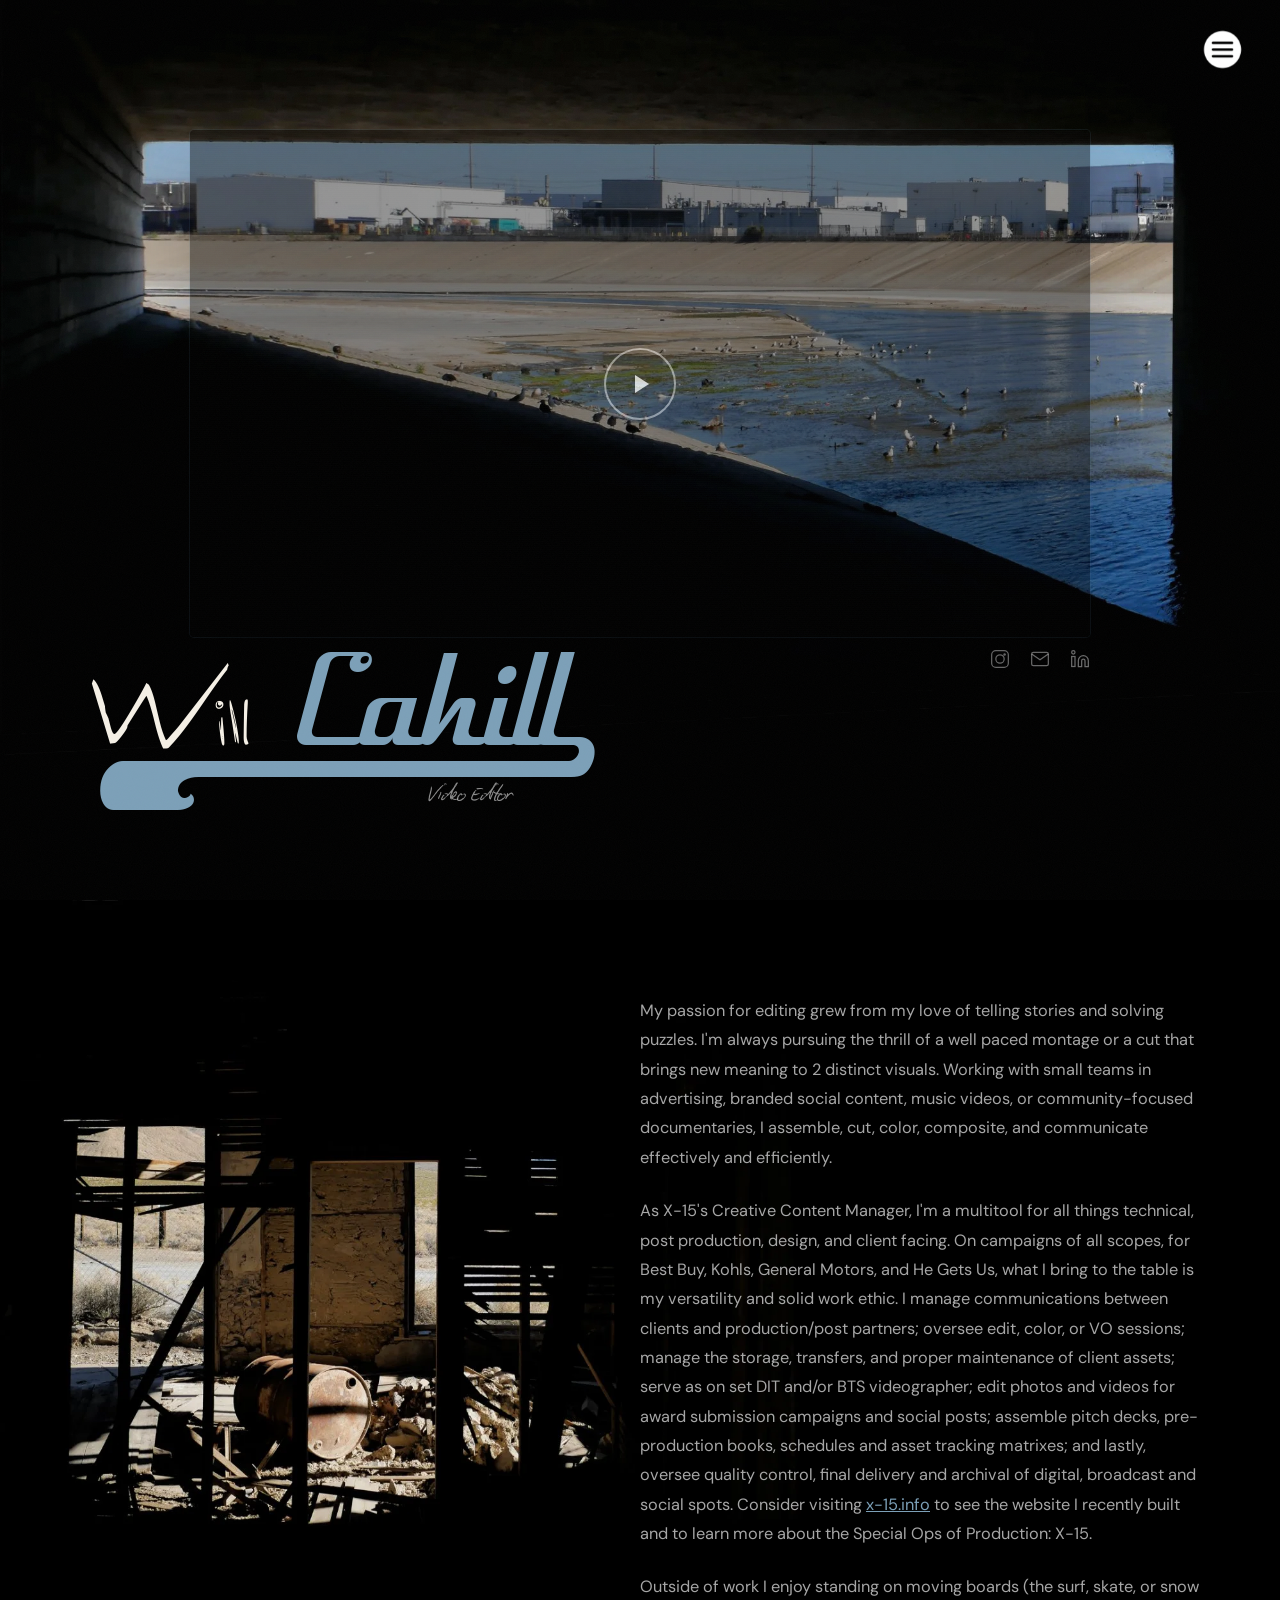
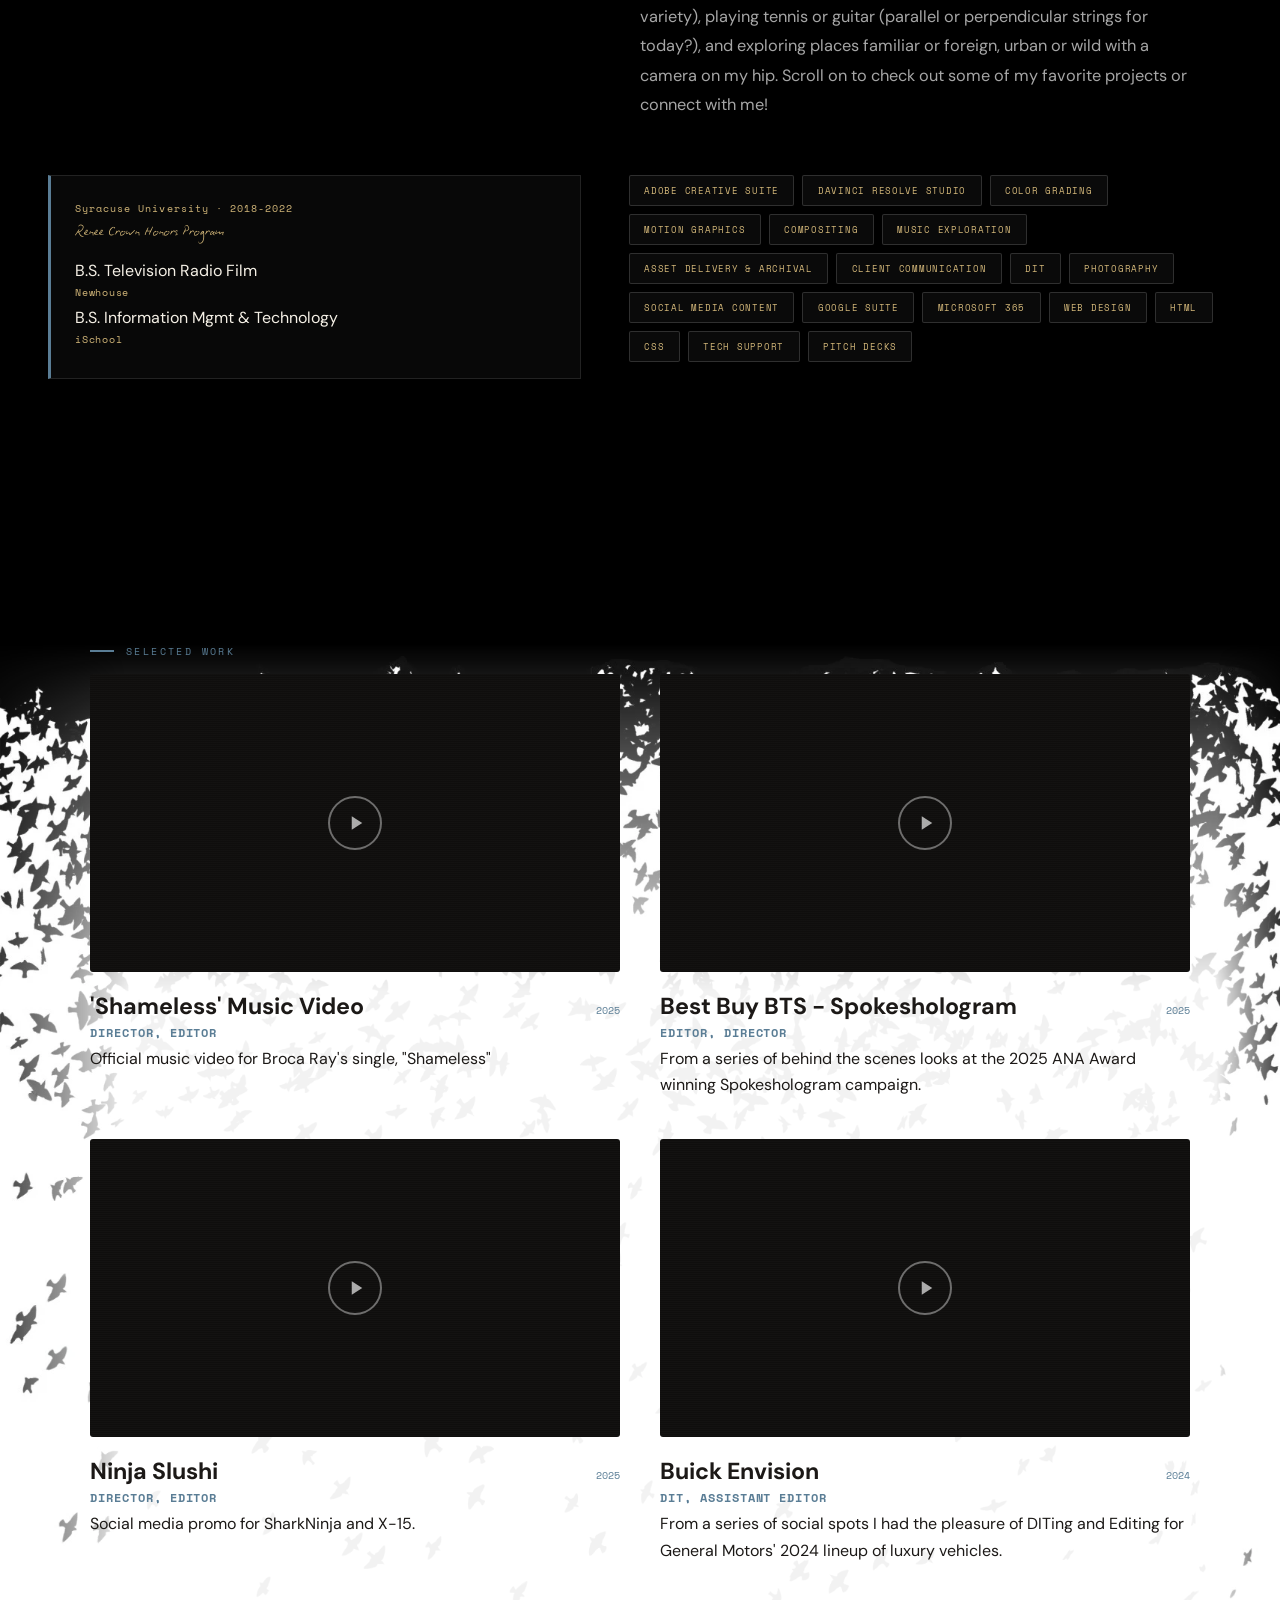
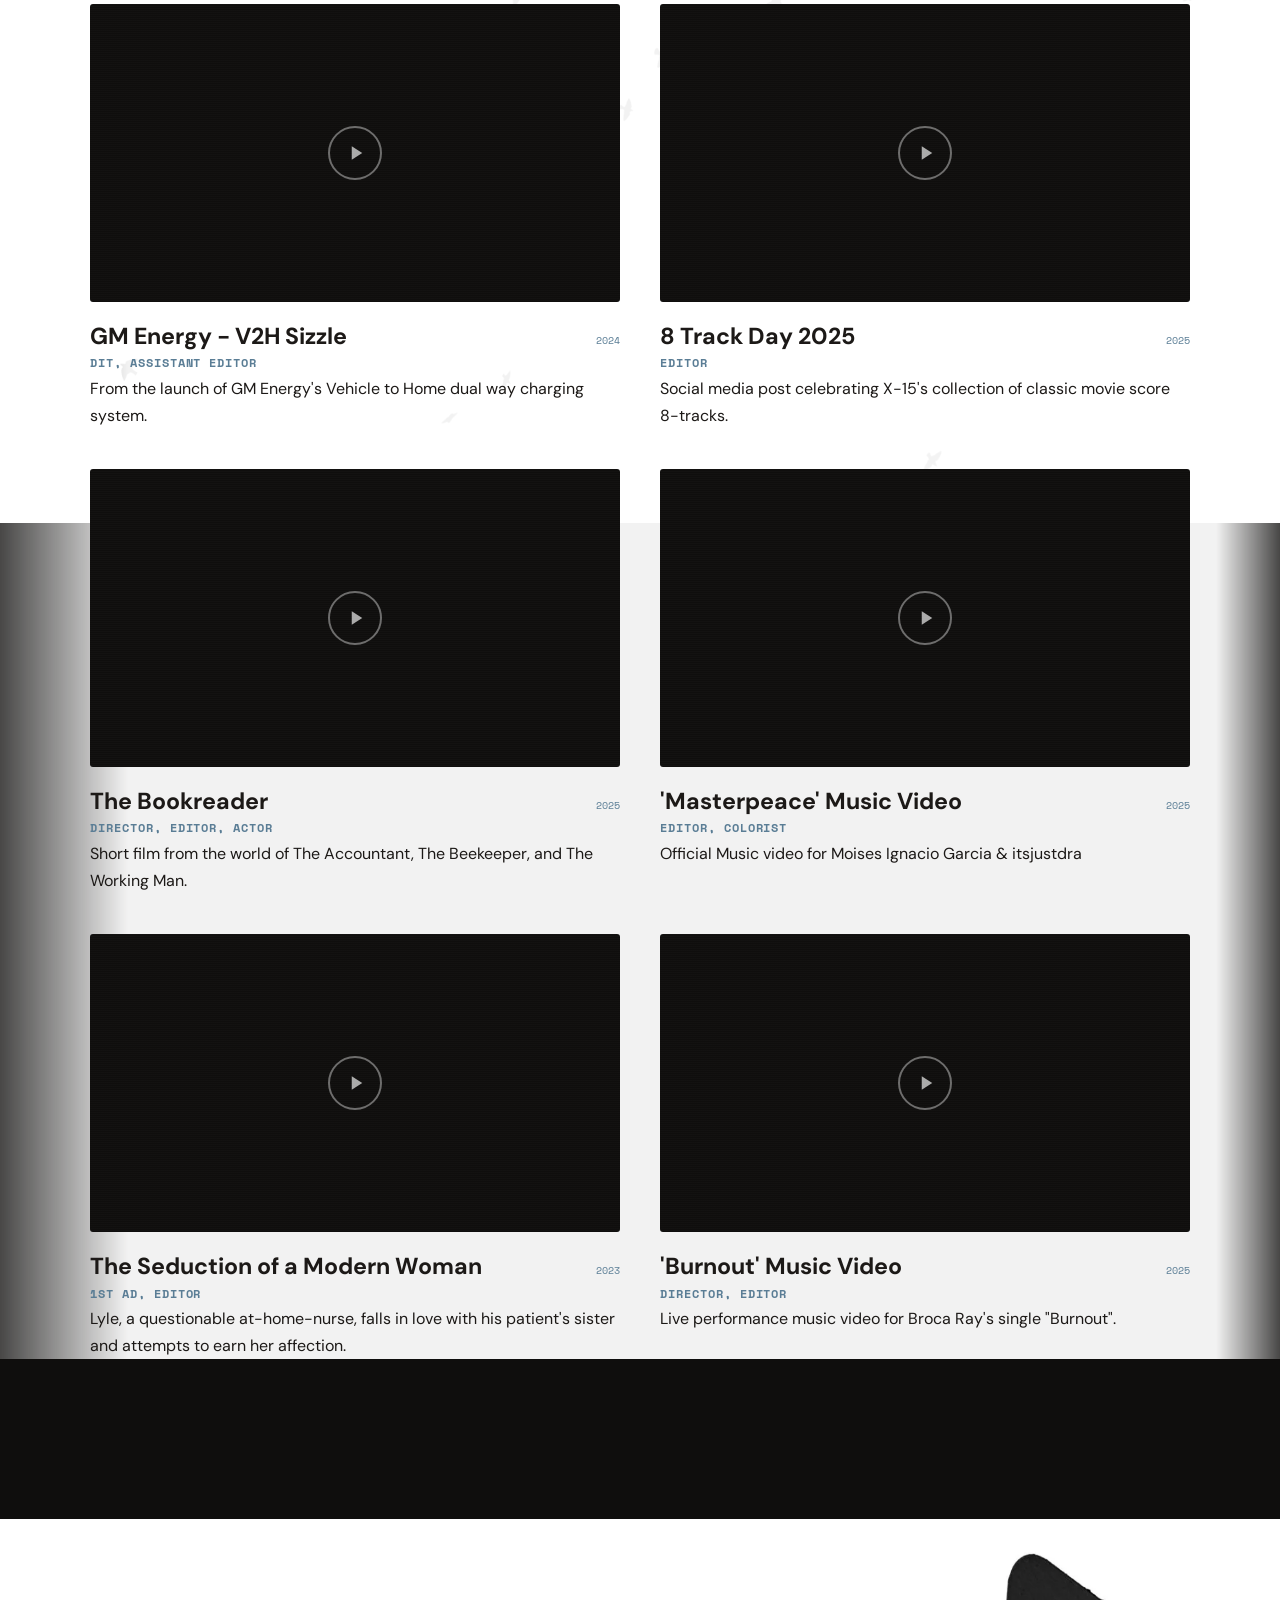
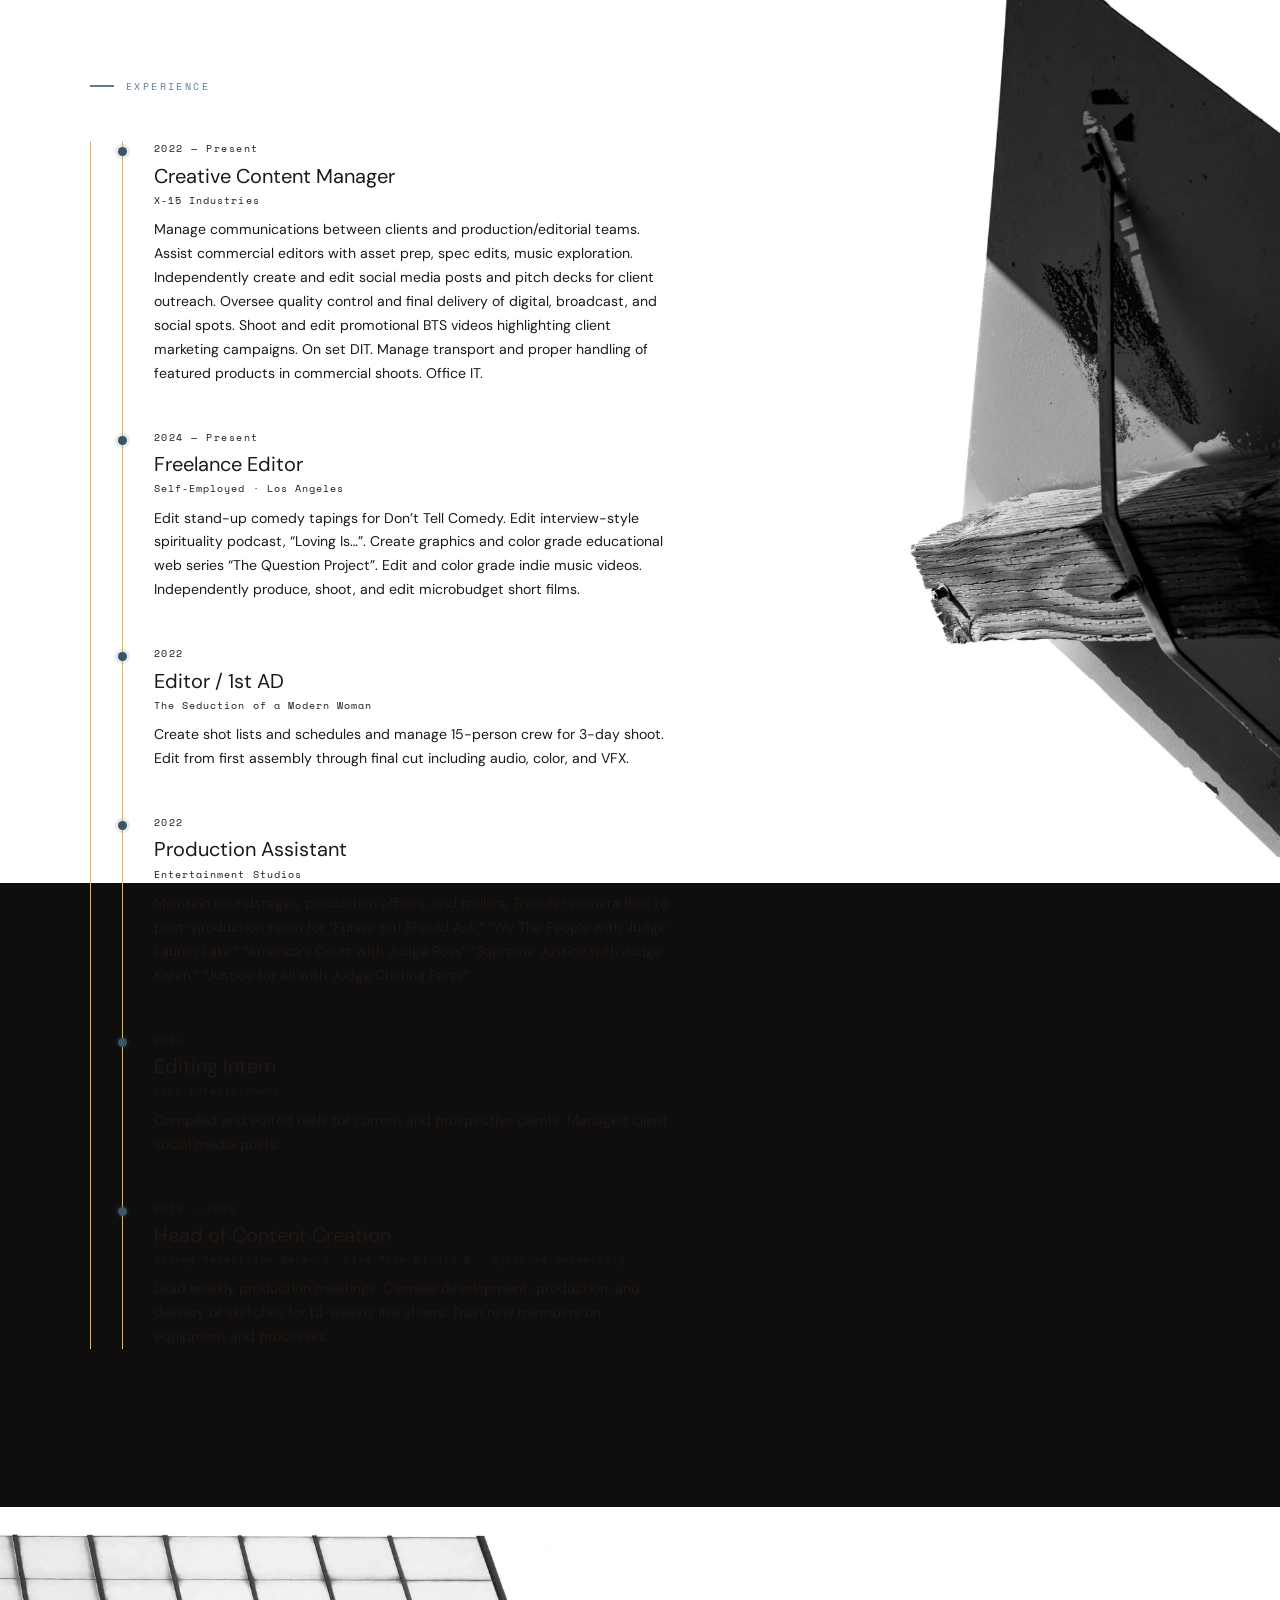
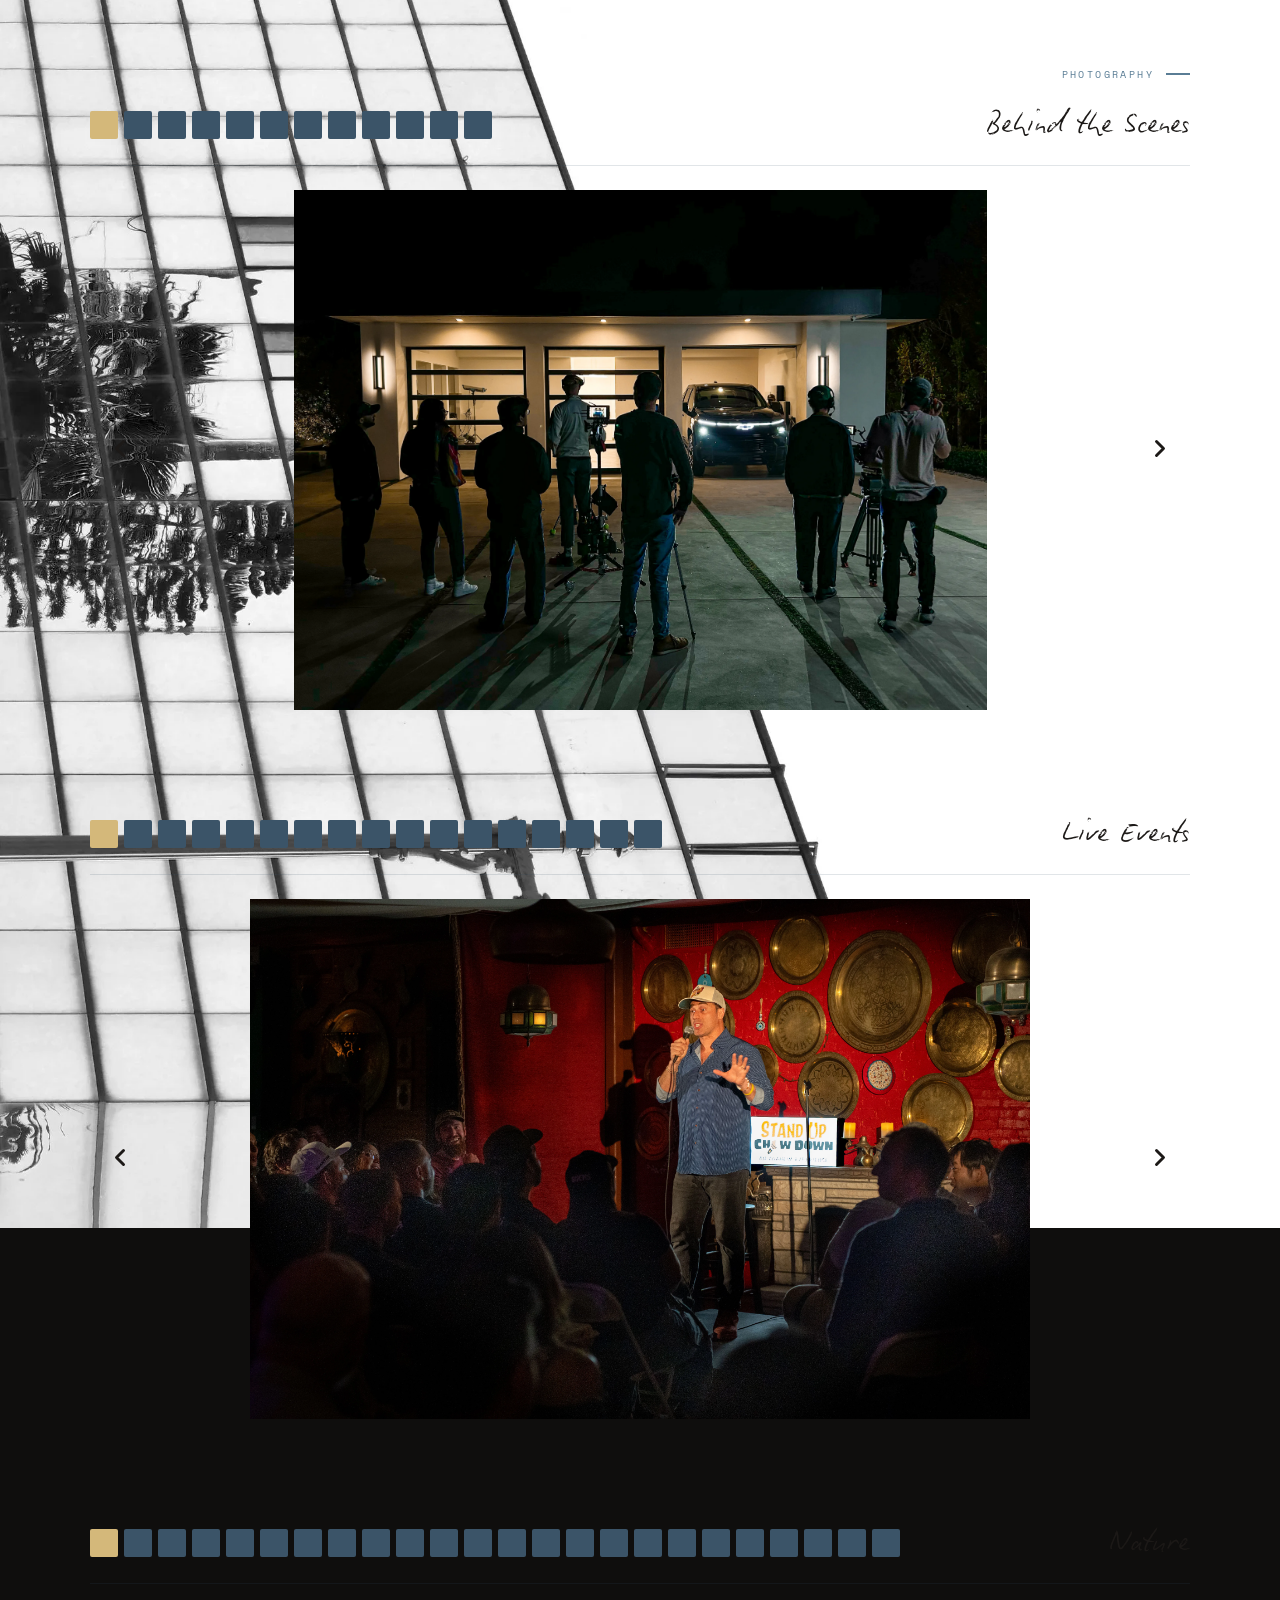
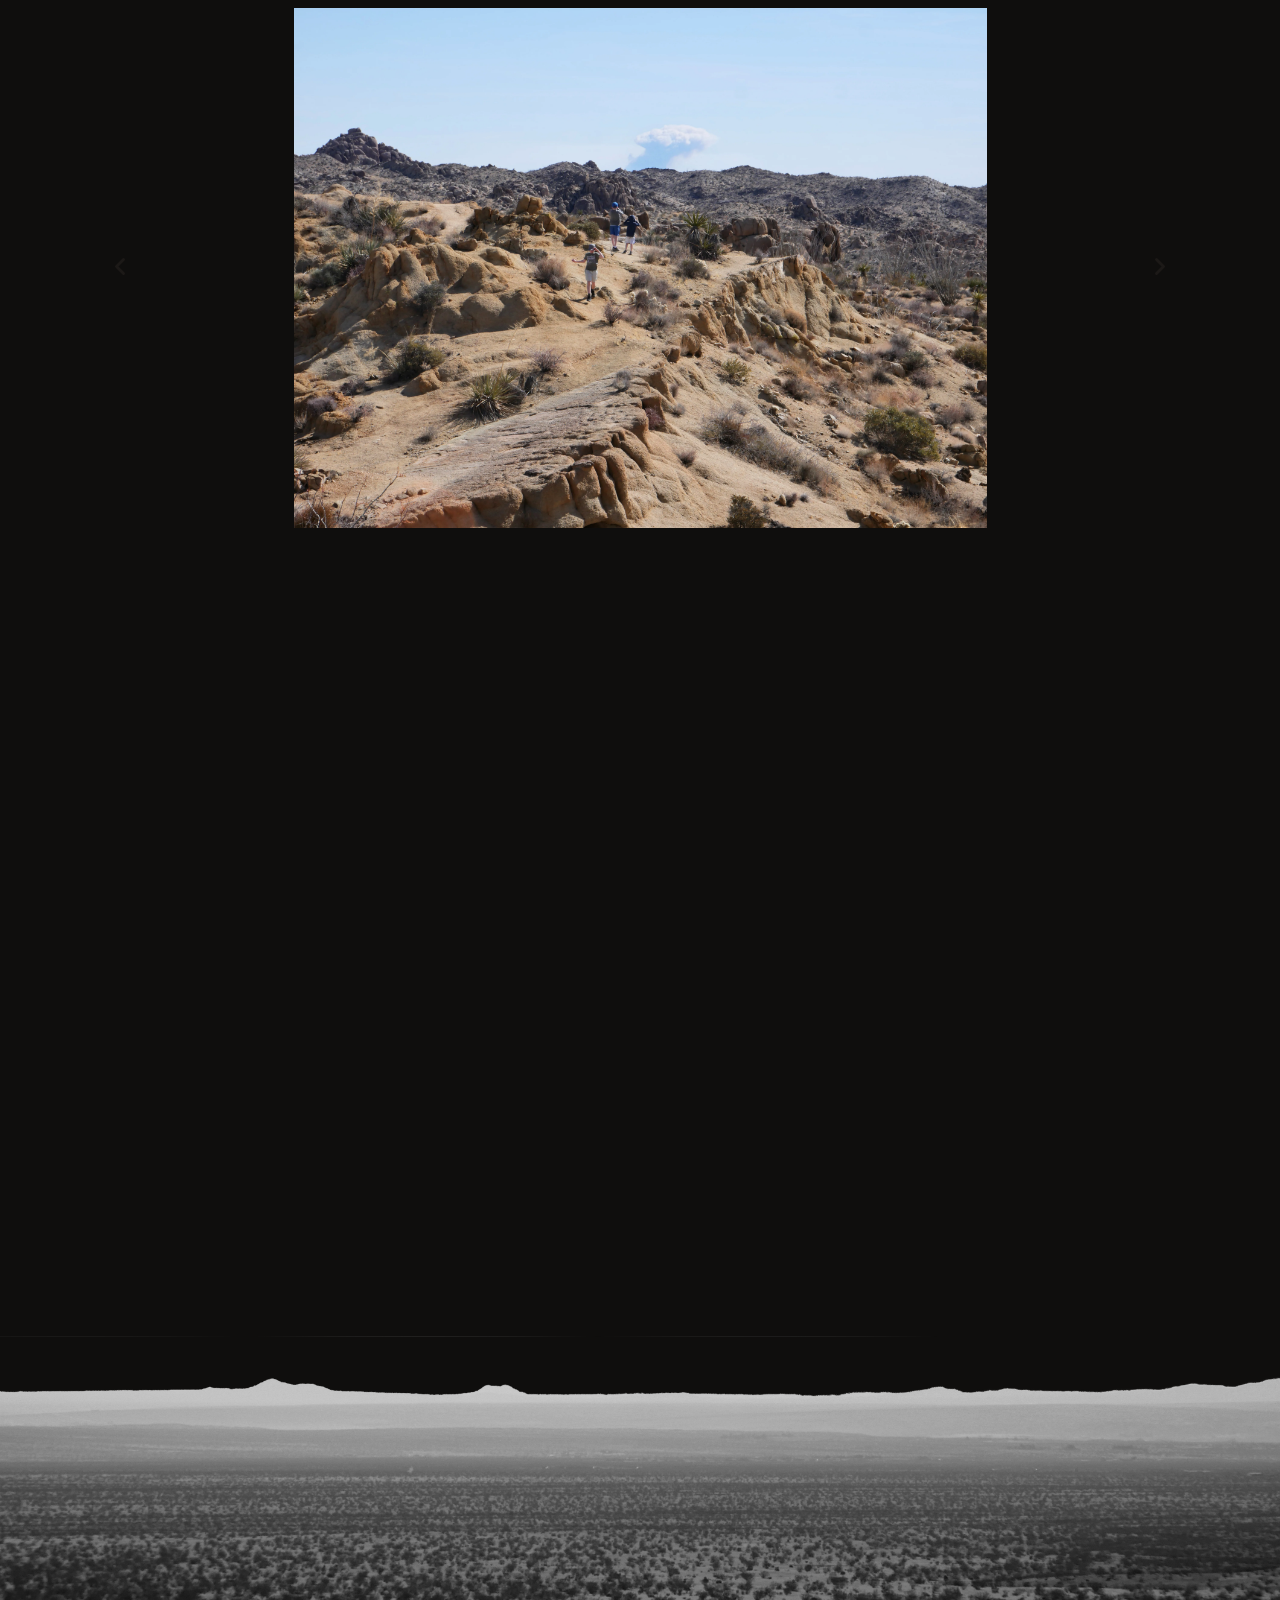
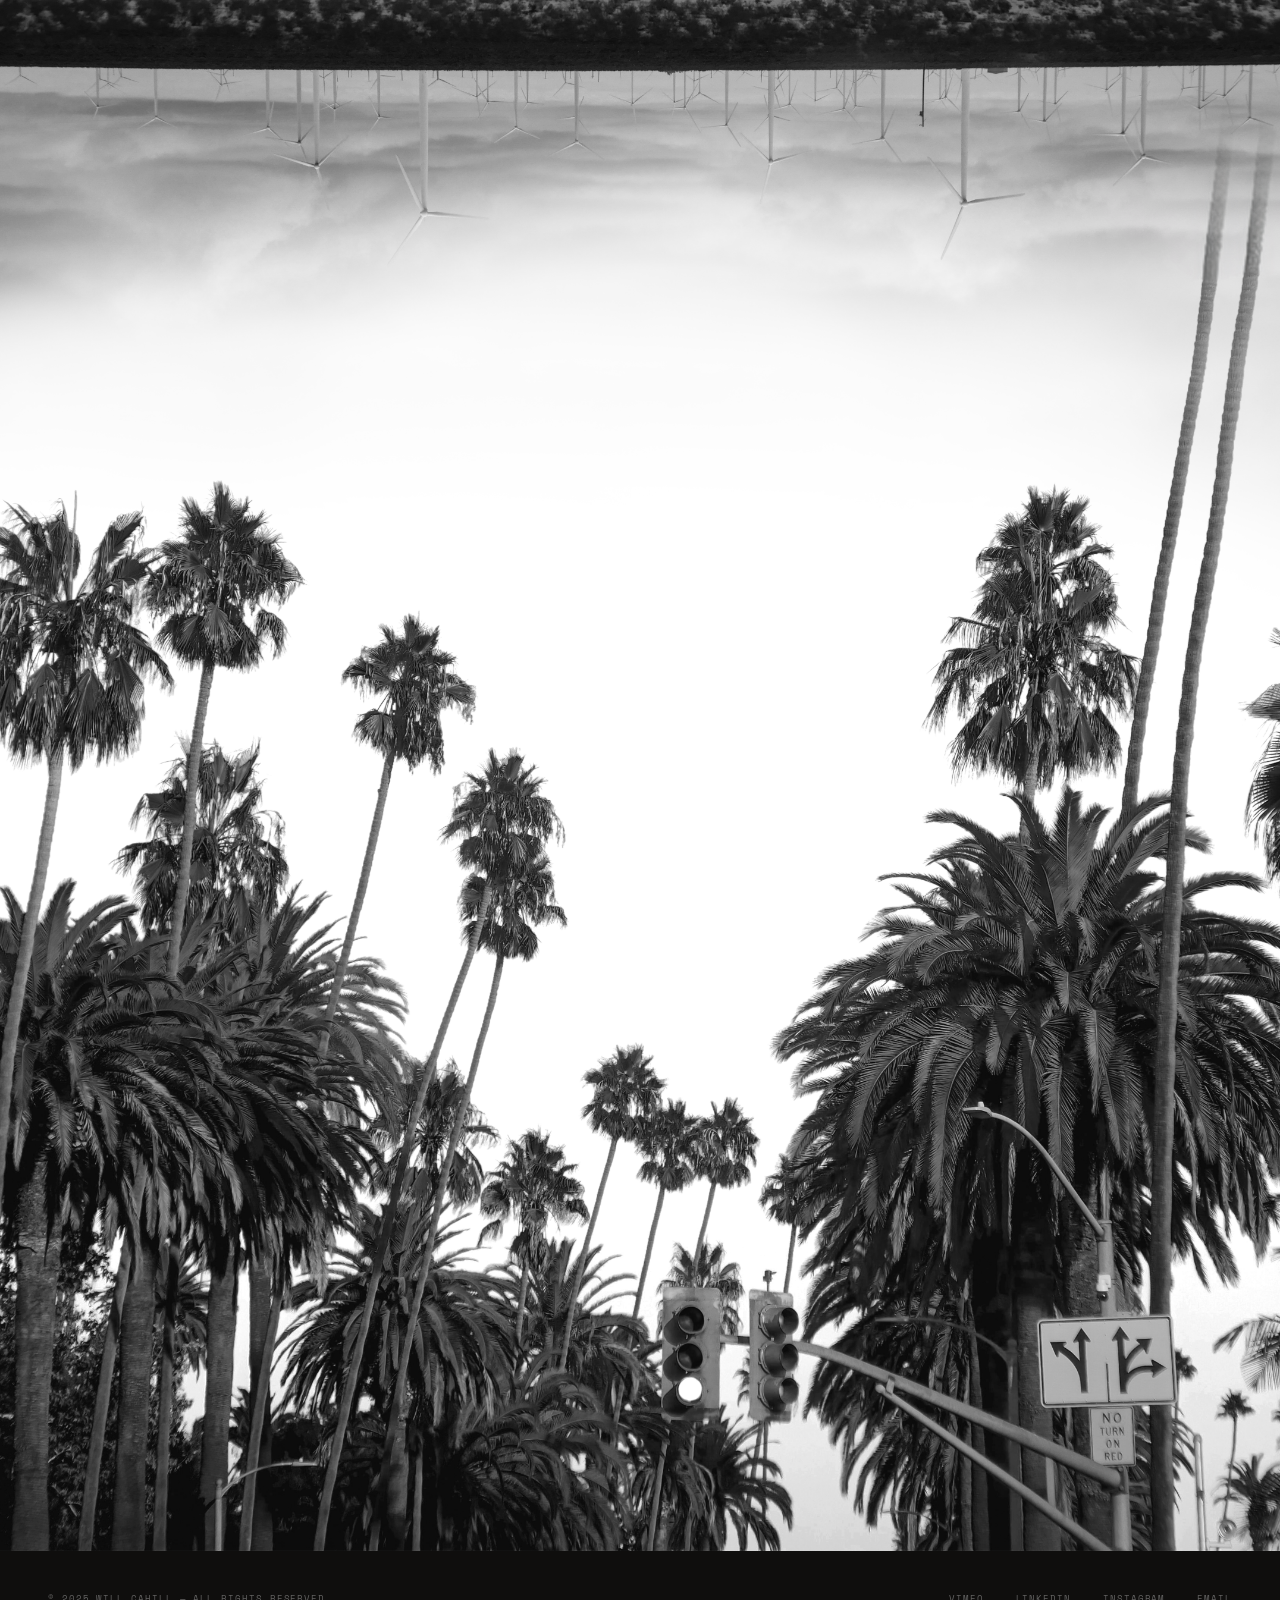
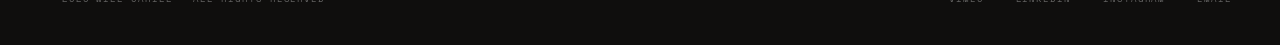
==== index.html @ 7043c52d "Homestretch 0.87 Removed "Producer"" ====
<!DOCTYPE html>
<html lang="en">
<head>
<meta charset="UTF-8">
<meta name="viewport" content="width=device-width, initial-scale=1.0">
<title>Will Cahill — Editor</title>
<link rel="preconnect" href="https://fonts.googleapis.com">
<link href="https://fonts.googleapis.com/css2?family=Playfair+Display:ital,wght@0,400;0,700;1,400&family=Space+Mono:ital,wght@0,400;0,700;1,400&family=DM+Sans:wght@300;400;500;600&display=swap" rel="stylesheet">
<link rel="stylesheet" href="style.css">
<script>document.documentElement.style.visibility='hidden';</script>
</head>
<body>
<div class="icon-nav-btn-wrap" id="iconNavBtn">
  <button class="menu-toggle" id="menuToggle" aria-label="Menu">
    <img src="images/icons/Menu.png" alt="Menu">
  </button>
</div>
<div class="icon-nav-icons-wrap" id="iconNavIcons">
  <div class="icon-nav-items" id="iconNavItems">
    <a href="#contact" class="icon-nav-link"><img src="images/icons/Connect.png" alt="Connect"><span class="icon-nav-label">Connect</span></a>
    <a href="#photos" class="icon-nav-link"><img src="images/icons/Photos.png" alt="Photos"><span class="icon-nav-label">Photos</span></a>
    <a href="#experience" class="icon-nav-link"><img src="images/icons/Resume1.png" alt="Experience"><span class="icon-nav-label">Resume</span></a>
    <a href="#work" class="icon-nav-link"><img src="images/icons/play2.png" alt="Work"><span class="icon-nav-label">Work</span></a>
    <a href="#about" class="icon-nav-link"><img src="images/icons/About.png" alt="About"><span class="icon-nav-label">About</span></a>
  </div>
</div>
<div id="lead" class="section">
  <section class="hero">
    <div class="hero-inner">
      <div class="hero-video-row fade-up">

        <div class="hero-reel">
  <div class="reel-frame" id="heroReel" data-platform="vimeo" data-video-id="1199539786">
    <div class="reel-play"><svg viewBox="0 0 24 24"><polygon points="5,3 19,12 5,21"/></svg></div>
  </div>

          <div class="hero-socials">
            <a href="https://instagram.com/willcahill" target="_blank" aria-label="Instagram"><svg viewBox="0 0 24 24"><rect x="2" y="2" width="20" height="20" rx="5"/><circle cx="12" cy="12" r="5"/><circle cx="17.5" cy="6.5" r="1.5" fill="currentColor" stroke="none"/></svg></a>
            <a href="/cdn-cgi/l/email-protection#a5d2ccc9c9c6c4cdccc9c99595e5c2c8c4ccc98bc6cac8" aria-label="Email"><svg viewBox="0 0 24 24"><path d="M4 4h16c1.1 0 2 .9 2 2v12c0 1.1-.9 2-2 2H4c-1.1 0-2-.9-2-2V6c0-1.1.9-2 2-2z"/><polyline points="22,6 12,13 2,6"/></svg></a>
            <a href="https://linkedin.com/in/will-cahill/" target="_blank" aria-label="LinkedIn"><svg viewBox="0 0 24 24"><path d="M16 8a6 6 0 016 6v7h-4v-7a2 2 0 00-2-2 2 2 0 00-2 2v7h-4v-7a6 6 0 016-6z"/><rect x="2" y="9" width="4" height="12"/><circle cx="4" cy="4" r="2"/></svg></a>
          </div>
        </div>
      </div>
      <div class="hero-bottom-left fade-up stagger-1">
        <h1 class="hero-name"><span class="char-w">W</span><span class="char-il">il</span><span class="char-l2">l</span> <span class="last char-cahill">Cahill÷<span class="hero-tagline">Video Editor</span></span></h1>
      </div>
    </div>
  </section>
</div>
<div id="about" class="section dark-text">
  <div class="section-pad-heavy">
    <div class="section-inner">
      <div class="about-layout">
        <div class="about-content-right">
          <div class="about-text fade-up stagger-2">
            <p>My passion for editing grew from my love of telling stories and solving puzzles. I'm always pursuing the thrill of a well paced montage or a cut that brings new meaning to 2 distinct visuals. Working with small teams in advertising, branded social content, music videos, or community-focused documentaries, I assemble, cut, color, composite, and communicate effectively and efficiently.</p>
<p>As X-15's Creative Content Manager, I'm a multitool for all things technical, post production, design, and client facing. On campaigns of all scopes, for Best Buy, Kohls, General Motors, and He Gets Us, what I bring to the table is my versatility and solid work ethic. I manage communications between clients and production/post partners; oversee edit, color, or VO sessions; manage the storage, transfers, and proper maintenance of client assets; serve as on set DIT and/or BTS videographer; edit photos and videos for award submission campaigns and social posts; assemble pitch decks, pre-production books, schedules and asset tracking matrixes; and lastly, oversee quality control, final delivery and archival of digital, broadcast and social spots. Consider visiting <a href="https://x-15.info" target="_blank" style="color: var(--sky-blue); text-decoration: underline;">x-15.info</a> to see the website I recently built and to learn more about the Special Ops of Production: X-15.</p>
<p>Outside of work I enjoy standing on moving boards (the surf, skate, or snow variety), playing tennis or guitar (parallel or perpendicular strings for today?), and exploring places familiar or foreign, urban or wild with a camera on my hip. Scroll on to check out some of my favorite projects or connect with me!</p>
          </div>
          </div>
        </div>
      </div>
    </div>
    <div class="about-skills-full fade-up stagger-3">
      <div class="skills-edu-row">
        <div class="education-block">
          <div class="edu-school">Syracuse University &#183; 2018-2022</div>
          <div class="edu-note">Renee Crown Honors Program</div>
          <div class="edu-degree">B.S. Television Radio Film</div>
          <div class="edu-sub">Newhouse</div>
          <div class="edu-degree">B.S. Information Mgmt &amp; Technology</div>
          <div class="edu-sub">iSchool</div>
        </div>
        <div class="skills-col">
          <div class="skills-grid">
            <span class="skill-tag">Adobe Creative Suite</span><span class="skill-tag">DaVinci Resolve Studio</span>
            <span class="skill-tag">Color Grading</span><span class="skill-tag">Motion Graphics</span>
            <span class="skill-tag">Compositing</span><span class="skill-tag">Music Exploration</span>
            <span class="skill-tag">Asset Delivery &amp; Archival</span><span class="skill-tag">Client Communication</span>
            <span class="skill-tag">DIT</span><span class="skill-tag">Photography</span>
            <span class="skill-tag">Social Media Content</span><span class="skill-tag">Google Suite</span>
            <span class="skill-tag">Microsoft 365</span><span class="skill-tag">Web Design</span>
            <span class="skill-tag">HTML</span><span class="skill-tag">CSS</span>
            <span class="skill-tag">Tech Support</span><span class="skill-tag">Pitch Decks</span>
          </div>
        </div>
      </div>
    </div>
  </div>
</div>
<div id="work" class="sticky-section">
  <div class="sticky-bg"><img src="images/backgrounds/PortfolioPrepV2.webp" alt="" loading="lazy" /></div>
  <div class="sticky-content">
    <div class="section-pad-heavy">
      <div class="section-inner">
        <span class="section-label fade-up">Selected Work</span>
        <div class="project-grid-2col fade-up stagger-1">

         <div class="project-card">
  <div class="project-video" data-platform="vimeo" data-video-id="1174650288">
    <div class="reel-play"><svg viewBox="0 0 24 24"><polygon points="5,3 19,12 5,21" fill="white"/></svg></div>
  </div>
  <div class="project-meta"><h3 class="project-title">'Shameless' Music Video</h3><span class="project-year">2025</span></div>
  <div class="project-roles">Director, Editor</div>
  <p class="project-desc">Official music video for Broca Ray's single, "Shameless"</p>
</div>

          <div class="project-card">
  <div class="project-video" data-platform="vimeo" data-video-id="1194541530">
    <div class="reel-play"><svg viewBox="0 0 24 24"><polygon points="5,3 19,12 5,21" fill="white"/></svg></div>
  </div>
  <div class="project-meta"><h3 class="project-title">Best Buy BTS - Spokeshologram</h3><span class="project-year">2025</span></div>
  <div class="project-roles">Editor, Director</div>
  <p class="project-desc">From a series of behind the scenes looks at the 2025 ANA Award winning Spokeshologram campaign.</p>
</div>

          <div class="project-card">
  <div class="project-video" data-platform="vimeo" data-video-id="1172349712">
    <div class="reel-play"><svg viewBox="0 0 24 24"><polygon points="5,3 19,12 5,21" fill="white"/></svg></div>
  </div>
  <div class="project-meta"><h3 class="project-title">Ninja Slushi</h3><span class="project-year">2025</span></div>
  <div class="project-roles">Director, Editor</div>
  <p class="project-desc">Social media promo for SharkNinja and X-15.</p>
</div>

<div class="project-card">
  <div class="project-video" data-platform="vimeo" data-video-id="1199580115">
    <div class="reel-play"><svg viewBox="0 0 24 24"><polygon points="5,3 19,12 5,21" fill="white"/></svg></div>
  </div>
  <div class="project-meta"><h3 class="project-title">Buick Envision</h3><span class="project-year">2024</span></div>
  <div class="project-roles">DIT, Assistant Editor</div>
  <p class="project-desc">From a series of social spots I had the pleasure of DITing and Editing for General Motors' 2024 lineup of luxury vehicles.</p>
</div>

<div class="project-card">
  <div class="project-video" data-platform="vimeo" data-video-id="1199590766">
    <div class="reel-play"><svg viewBox="0 0 24 24"><polygon points="5,3 19,12 5,21" fill="white"/></svg></div>
  </div>
  <div class="project-meta"><h3 class="project-title">GM Energy - V2H Sizzle</h3><span class="project-year">2024</span></div>
  <div class="project-roles">DIT, Assistant Editor</div>
  <p class="project-desc">From the launch of GM Energy's Vehicle to Home dual way charging system.</p>
</div>

<div class="project-card">
  <div class="project-video" data-platform="vimeo" data-video-id="1172352204">
    <div class="reel-play"><svg viewBox="0 0 24 24"><polygon points="5,3 19,12 5,21" fill="white"/></svg></div>
  </div>
  <div class="project-meta"><h3 class="project-title">8 Track Day 2025</h3><span class="project-year">2025</span></div>
  <div class="project-roles">Editor</div>
  <p class="project-desc">Social media post celebrating X-15's collection of classic movie score 8-tracks.</p>
</div>

<div class="project-card">
  <div class="project-video" data-platform="vimeo" data-video-id="1174231854">
    <div class="reel-play"><svg viewBox="0 0 24 24"><polygon points="5,3 19,12 5,21" fill="white"/></svg></div>
  </div>
  <div class="project-meta"><h3 class="project-title">The Bookreader</h3><span class="project-year">2025</span></div>
  <div class="project-roles">Director, Editor, Actor</div>
  <p class="project-desc">Short film from the world of The Accountant, The Beekeeper, and The Working Man.</p>
</div>

<div class="project-card">
  <div class="project-video" data-platform="vimeo" data-video-id="1196172295">
    <div class="reel-play"><svg viewBox="0 0 24 24"><polygon points="5,3 19,12 5,21" fill="white"/></svg></div>
  </div>
  <div class="project-meta"><h3 class="project-title">'Masterpeace' Music Video</h3><span class="project-year">2025</span></div>
  <div class="project-roles">Editor, Colorist</div>
  <p class="project-desc">Official Music video for Moises Ignacio Garcia & itsjustdra</p>
</div>

<div class="project-card">
  <div class="project-video" data-platform="youtube" data-video-id="yr_dvGWz6Qk">
    <div class="reel-play"><svg viewBox="0 0 24 24"><polygon points="5,3 19,12 5,21" fill="white"/></svg></div>
  </div>
  <div class="project-meta"><h3 class="project-title">The Seduction of a Modern Woman</h3><span class="project-year">2023</span></div>
  <div class="project-roles">1st AD, Editor</div>
  <p class="project-desc">Lyle, a questionable at-home-nurse, falls in love with his patient's sister and attempts to earn her affection.</p>
</div>

<div class="project-card">
  <div class="project-video" data-platform="vimeo" data-video-id="1174233001">
    <div class="reel-play"><svg viewBox="0 0 24 24"><polygon points="5,3 19,12 5,21" fill="white"/></svg></div>
  </div>
  <div class="project-meta"><h3 class="project-title">'Burnout' Music Video</h3><span class="project-year">2025</span></div>
  <div class="project-roles">Director, Editor</div>
  <p class="project-desc">Live performance music video for Broca Ray's single "Burnout".</p>
</div>
          </div>
        </div>
      </div>
    </div>
  </div>
</div>
<div id="experience" class="sticky-section">
  <div class="sticky-bg"><img src="images/backgrounds/ResumePrepV3.webp" alt="" loading="lazy" /></div>
  <div class="sticky-content">
    <div class="section-pad-heavy">
      <div class="section-inner">
        <span class="section-label fade-up">Experience</span>
        <div class="timeline">
          <div class="timeline">
  <div class="timeline-item fade-up"><div class="timeline-year">2022 &#8212; Present</div><div class="timeline-role">Creative Content Manager</div><div class="timeline-company">X-15 Industries</div><div class="timeline-desc">Manage communications between clients and production/editorial teams. Assist commercial editors with asset prep, spec edits, music exploration. Independently create and edit social media posts and pitch decks for client outreach. Oversee quality control and final delivery of digital, broadcast, and social spots. Shoot and edit promotional BTS videos highlighting client marketing campaigns. On set DIT. Manage transport and proper handling of featured products in commercial shoots. Office IT.</div></div>
  <div class="timeline-item fade-up"><div class="timeline-year">2024 &#8212; Present</div><div class="timeline-role">Freelance Editor</div><div class="timeline-company">Self-Employed &#183; Los Angeles</div><div class="timeline-desc">Edit stand-up comedy tapings for Don’t Tell Comedy. Edit interview-style spirituality podcast, “Loving Is…”. Create graphics and color grade educational web series “The Question Project”. Edit and color grade indie music videos. Independently produce, shoot, and edit microbudget short films.</div></div>
  <div class="timeline-item fade-up"><div class="timeline-year">2022</div><div class="timeline-role">Editor / 1st AD</div><div class="timeline-company">The Seduction of a Modern Woman</div><div class="timeline-desc">Create shot lists and schedules and manage 15-person crew for 3-day shoot. Edit from first assembly through final cut including audio, color, and VFX.</div></div>
  <div class="timeline-item fade-up"><div class="timeline-year">2022</div><div class="timeline-role">Production Assistant</div><div class="timeline-company">Entertainment Studios</div><div class="timeline-desc">Maintain soundstages, production offices, and trailers. Transfer camera files to post-production team for “Funny You Should Ask,” “We The People with Judge Lauren Lake,” “America’s Court with Judge Ross” “Supreme Justice with Judge Karen,” “Justice for All with Judge Cristina Perez”.</div></div>
  <div class="timeline-item fade-up"><div class="timeline-year">2021</div><div class="timeline-role">Editing Intern</div><div class="timeline-company">Link Entertainment</div><div class="timeline-desc">Compiled and edited reels for current and prospective clients. Managed client social media posts.</div></div>
  <div class="timeline-item fade-up"><div class="timeline-year">2018 &#8212; 2022</div><div class="timeline-role">Head of Content Creation</div><div class="timeline-company">Orange Television Network: Live from Studio B &#183; Syracuse University</div><div class="timeline-desc">Lead weekly production meetings. Oversee development, production, and delivery of sketches for bi-weekly live shows. Train new members on equipment and processes.</div></div>
</div>
        </div>
      </div>
    </div>
  </div>
</div>

<div id="photos" class="sticky-section">
  <div class="sticky-bg"><img src="images/backgrounds/PhotosPrepV3.webp" alt="" loading="lazy" /></div>
  <div class="sticky-content">
    <div class="section-pad-heavy">
      <div class="section-inner">
        <span class="section-label fade-up">Photography</span>

        <!-- ── BTS ── -->
        <div class="gallery-segment fade-up">
          <div class="gallery-segment-header">
            <div class="gallery-thumbs">
              <div class="gallery-thumb active" data-src="images/bts/IMG_9441_A.webp"></div>
              <div class="gallery-thumb" data-src="images/bts/IMG_9447_A.webp"></div>
              <div class="gallery-thumb" data-src="images/bts/IMG_9460_A.webp"></div>
              <div class="gallery-thumb" data-src="images/bts/IMG_9486_A.webp"></div>
              <div class="gallery-thumb" data-src="images/bts/IMG_9540_A.webp"></div>
              <div class="gallery-thumb" data-src="images/bts/P1230513_A.webp"></div>
              <div class="gallery-thumb" data-src="images/bts/P1230542_A.webp"></div>
              <div class="gallery-thumb" data-src="images/bts/P1230554_A.webp"></div>
              <div class="gallery-thumb" data-src="images/bts/P1230592_A.webp"></div>
              <div class="gallery-thumb" data-src="images/bts/IMG_3534_A.webp"></div>
              <div class="gallery-thumb" data-src="images/bts/IMG_3565_A.webp"></div>
              <div class="gallery-thumb" data-src="images/bts/IMG_3570_A.webp"></div>
            </div>
            <div class="gallery-segment-label">Behind the Scenes</div>
          </div>
          <div class="gallery-viewer">
            <div class="gallery-main"></div>
          </div>
        </div>

        <!-- ── EVENTS ── -->
        <div class="gallery-segment fade-up">
          <div class="gallery-segment-header">
            <div class="gallery-thumbs">
              <div class="gallery-thumb active" data-src="images/events/WHC01549.webp"></div>
              <div class="gallery-thumb" data-src="images/events/WHC00771.webp"></div>
              <div class="gallery-thumb" data-src="images/events/WHC00567.webp"></div>
              <div class="gallery-thumb" data-src="images/events/WHC00503.webp"></div>
              <div class="gallery-thumb" data-src="images/events/WHC00454.webp"></div>
              <div class="gallery-thumb" data-src="images/events/WHC00440_1.webp"></div>
              <div class="gallery-thumb" data-src="images/events/WHC00333_1.webp"></div>
              <div class="gallery-thumb" data-src="images/events/WHC00284.webp"></div>
              <div class="gallery-thumb" data-src="images/events/WHC00181.webp"></div>
              <div class="gallery-thumb" data-src="images/events/WHC00130.webp"></div>
              <div class="gallery-thumb" data-src="images/events/WHC00119-Enhanced-NR.webp"></div>
              <div class="gallery-thumb" data-src="images/events/WHC00097.webp"></div>
              <div class="gallery-thumb" data-src="images/events/WHC00046.webp"></div>
              <div class="gallery-thumb" data-src="images/events/WHC00008.webp"></div>
              <div class="gallery-thumb" data-src="images/events/P1280567.webp"></div>
              <div class="gallery-thumb" data-src="images/events/P1280053.webp"></div>
              <div class="gallery-thumb" data-src="images/events/P1270827.webp"></div>
            </div>
            <div class="gallery-segment-label">Live Events</div>
          </div>
          <div class="gallery-viewer">
            <div class="gallery-main"></div>
          </div>
        </div>

        <!-- ── OUT & ABOUT ── -->
        <div class="gallery-segment fade-up">
          <div class="gallery-segment-header">
            <div class="gallery-thumbs">
              <div class="gallery-thumb active" data-src="images/nature/P1310334.webp"></div>
              <div class="gallery-thumb" data-src="images/nature/P1310454.webp"></div>
              <div class="gallery-thumb" data-src="images/nature/P1310438.webp"></div>
              <div class="gallery-thumb" data-src="images/nature/IMG_9817.webp"></div>
              <div class="gallery-thumb" data-src="images/nature/IMG_3817.webp"></div>
              <div class="gallery-thumb" data-src="images/nature/IMG_3795.webp"></div>
              <div class="gallery-thumb" data-src="images/nature/P1050901.webp"></div>
              <div class="gallery-thumb" data-src="images/nature/WHC00018.webp"></div>
              <div class="gallery-thumb" data-src="images/nature/P1310303.webp"></div>
              <div class="gallery-thumb" data-src="images/nature/P1310540.webp"></div>
              <div class="gallery-thumb" data-src="images/nature/P1310389.webp"></div>
              <div class="gallery-thumb" data-src="images/nature/WHC00020.webp"></div>
              <div class="gallery-thumb" data-src="images/nature/IMG_1974.webp"></div>
              <div class="gallery-thumb" data-src="images/nature/IMG_2346.webp"></div>
              <div class="gallery-thumb" data-src="images/nature/P1310440.webp"></div>
              <div class="gallery-thumb" data-src="images/nature/WHC00028.webp"></div>
              <div class="gallery-thumb" data-src="images/nature/IMG_3733.webp"></div>
              <div class="gallery-thumb" data-src="images/nature/WHC00009.webp"></div>
              <div class="gallery-thumb" data-src="images/nature/IMG_5305.webp"></div>
              <div class="gallery-thumb" data-src="images/nature/IMG_9800.webp"></div>
              <div class="gallery-thumb" data-src="images/nature/WHC00012.webp"></div>
              <div class="gallery-thumb" data-src="images/nature/IMG_1448.webp"></div>
              <div class="gallery-thumb" data-src="images/nature/IMG_3693.webp"></div>
              <div class="gallery-thumb" data-src="images/nature/P1310566.webp"></div>
            </div>
            <div class="gallery-segment-label">Nature</div>
          </div>
          <div class="gallery-viewer">
            <div class="gallery-main"></div>
          </div>
        </div>

        <!-- ── IN TOWN & AROUND ── -->
        <div class="gallery-segment fade-up">
          <div class="gallery-segment-header">
            <div class="gallery-thumbs">
              <div class="gallery-thumb active" data-src="images/urban/WHC00060.webp"></div>
              <div class="gallery-thumb" data-src="images/urban/P1240044.webp"></div>
              <div class="gallery-thumb" data-src="images/urban/P1240264.webp"></div>
              <div class="gallery-thumb" data-src="images/urban/WHC00065.webp"></div>
              <div class="gallery-thumb" data-src="images/urban/P1230822.webp"></div>
              <div class="gallery-thumb" data-src="images/urban/IMG_2364.webp"></div>
              <div class="gallery-thumb" data-src="images/urban/WHC00013.webp"></div>
              <div class="gallery-thumb" data-src="images/urban/P1300466.webp"></div>
              <div class="gallery-thumb" data-src="images/urban/P1290181.webp"></div>
              <div class="gallery-thumb" data-src="images/urban/P1240538.webp"></div>
              <div class="gallery-thumb" data-src="images/urban/IMG_4228.webp"></div>
              <div class="gallery-thumb" data-src="images/urban/WHC00052.webp"></div>
              <div class="gallery-thumb" data-src="images/urban/IMG_2371.webp"></div>
              <div class="gallery-thumb" data-src="images/urban/P1290185.webp"></div>
              <div class="gallery-thumb" data-src="images/urban/WHC00003.webp"></div>
              <div class="gallery-thumb" data-src="images/urban/WHC00034.webp"></div>
              <div class="gallery-thumb" data-src="images/urban/WHC00057.webp"></div>
              <div class="gallery-thumb" data-src="images/urban/P1240259.webp"></div>
              <div class="gallery-thumb" data-src="images/urban/IMG_1458.webp"></div>
              <div class="gallery-thumb" data-src="images/urban/IMG_9820.webp"></div>
              <div class="gallery-thumb" data-src="images/urban/P1290182.webp"></div>
              <div class="gallery-thumb" data-src="images/urban/P1300829.webp"></div>
              <div class="gallery-thumb" data-src="images/urban/P1230685-Enhanced.webp"></div>
              <div class="gallery-thumb" data-src="images/urban/P1220601.webp"></div>
              <div class="gallery-thumb" data-src="images/urban/WHC00126.webp"></div>
              <div class="gallery-thumb" data-src="images/urban/P1220941.webp"></div>
              <div class="gallery-thumb" data-src="images/urban/IMG_1454.webp"></div>
              <!-- Add remaining urban images here:
              <div class="gallery-thumb" data-src="images/urban/FILENAME.webp"></div>
              -->
            </div>
            <div class="gallery-segment-label">Urban</div>
          </div>
          <div class="gallery-viewer">
            <div class="gallery-main"></div>
          </div>
        </div>

      </div>
    </div>
  </div>
</div>

<div id="contact" class="section">
  <div class="contact-full">
    <div class="contact-centered fade-up">
      <h2 class="contact-headline">
        <span class="line-sand">Connect with me</span>
        <span class="line-spacer"></span>
      </h2>
      <div class="contact-links-center">
        <a href="https://instagram.com/willcahill" target="_blank" class="contact-link"><svg viewBox="0 0 24 24"><rect x="2" y="2" width="20" height="20" rx="5"/><circle cx="12" cy="12" r="5"/><circle cx="17.5" cy="6.5" r="1.5" fill="currentColor" stroke="none"/></svg>Instagram</a>
        <a href="https://linkedin.com/in/will-cahill/" target="_blank" class="contact-link"><svg viewBox="0 0 24 24"><path d="M16 8a6 6 0 016 6v7h-4v-7a2 2 0 00-2-2 2 2 0 00-2 2v7h-4v-7a6 6 0 016-6z"/><rect x="2" y="9" width="4" height="12"/><circle cx="4" cy="4" r="2"/></svg>LinkedIn</a>
        <a href="https://vimeo.com/willcahill" target="_blank" class="contact-link"><svg viewBox="0 0 24 24"><path d="M21 2H3c-1.1 0-2 .9-2 2v16c0 1.1.9 2 2 2h18c1.1 0 2-.9 2-2V4c0-1.1-.9-2-2-2z"/><polygon points="10 8 16 12 10 16 10 8" fill="none" stroke="currentColor"/></svg>Vimeo</a>
      </div>
    </div>
  </div>
</div>
<footer>
  <span>&copy; 2025 Will Cahill &#8212; All Rights Reserved</span>
  <div class="footer-links">
    <a href="https://vimeo.com/willcahill" target="_blank">Vimeo</a>
    <a href="https://linkedin.com/in/will-cahill/" target="_blank">LinkedIn</a>
    <a href="https://instagram.com/willcahill" target="_blank">Instagram</a>
    <a href="/cdn-cgi/l/email-protection#52253b3e3e31333a3b3e3e6b6b12353f333b3e7c313d3f">Email</a>
  </div>
</footer>
<script data-cfasync="false" src="/cdn-cgi/scripts/5c5dd728/cloudflare-static/email-decode.min.js"></script>
<script>

// ── Page reveal ──────────────────────────────────────────
  // Don't let the browser restore your previous scroll position on reload.
  if ('scrollRestoration' in history) {
    history.scrollRestoration = 'manual';
  }

  // Reveal the page at the very top on EVERY load — ignoring whatever
  // hash got written into the URL the last time you scrolled.
  function revealAtTop() {
    if (document.body.classList.contains('loaded')) return; // run once
    var html = document.documentElement;
    html.style.scrollBehavior = 'auto';       // turn off smooth-scroll for this one jump
    history.replaceState(null, '', '#lead');  // reset the URL to the lead section
    window.scrollTo(0, 0);                     // snap to the top, instantly
    html.style.scrollBehavior = '';           // restore smooth scrolling for menu clicks
    html.style.visibility = '';               // now reveal the page
    document.body.classList.add('loaded');
  }

  window.addEventListener('load', revealAtTop);
  // Fallback in case a slow video/embed delays the load event.
  setTimeout(revealAtTop, 3000);
  // ── Nav menu ─────────────────────────────────────────────
  var menuToggle = document.getElementById('menuToggle');
  var iconNavItems = document.getElementById('iconNavItems');
  var isNavOpen = false;
  function openNav() { isNavOpen = true; menuToggle.classList.add('open'); iconNavItems.classList.add('open'); }
  function closeNav() { isNavOpen = false; menuToggle.classList.remove('open'); iconNavItems.classList.remove('open'); }
  menuToggle.addEventListener('click', function(e) { e.stopPropagation(); if (isNavOpen) { closeNav(); } else { openNav(); } });
  iconNavItems.querySelectorAll('.icon-nav-link').forEach(function(link) { link.addEventListener('click', function() { closeNav(); }); });
  document.addEventListener('click', function(e) { if (isNavOpen && !document.getElementById('iconNavIcons').contains(e.target) && !document.getElementById('iconNavBtn').contains(e.target)) { closeNav(); } });

  // ── Sticky bg fallback ───────────────────────────────────
  document.querySelectorAll('.sticky-bg img').forEach(function(img) {
    function checkFallback() {
      var naturalRatio = img.naturalHeight / img.naturalWidth;
      var imageHeightAtFullWidth = window.innerWidth * naturalRatio;
      if (imageHeightAtFullWidth < window.innerHeight) {
        img.parentElement.classList.add('fallback-cover');
      } else {
        img.parentElement.classList.remove('fallback-cover');
      }
    }
    if (img.complete) { checkFallback(); }
    else { img.addEventListener('load', checkFallback); }
    window.addEventListener('resize', checkFallback);
  });

  // ── Fade-up on scroll ────────────────────────────────────
  var fadeEls = document.querySelectorAll('.fade-up');
  fadeEls.forEach(function(el) { el.classList.add('hidden'); });
  var fadeObserver = new IntersectionObserver(function(entries) {
    entries.forEach(function(e) { if (e.isIntersecting) { e.target.classList.remove('hidden'); e.target.classList.add('visible'); } });
  }, { threshold: 0.08, rootMargin: '0px 0px -30px 0px' });
  fadeEls.forEach(function(el) { fadeObserver.observe(el); });

  // ── URL hash tracking ────────────────────────────────────
  var sections = document.querySelectorAll('#lead, #about, #work, #experience, #photos, #contact');
  var hashObserver = new IntersectionObserver(function(entries) {
    entries.forEach(function(e) {
      if (e.isIntersecting) {
        var id = e.target.getAttribute('id');
        history.replaceState(null, '', '#' + id);
      }
    });
  }, { threshold: 0.3 });
  sections.forEach(function(s) { hashObserver.observe(s); });

// ── Video thumbnails ──────────────────────────────────────
document.querySelectorAll('.project-video[data-video-id]').forEach(function(card) {
  var platform = card.getAttribute('data-platform');
  var id = card.getAttribute('data-video-id');

  function applyThumb(url) {
    card.style.backgroundImage = "url('" + url + "')";
    card.style.backgroundSize = 'cover';
    card.style.backgroundPosition = 'center';
  }

  if (platform === 'youtube') {
    applyThumb('https://img.youtube.com/vi/' + id + '/maxresdefault.jpg');
  } else if (platform === 'vimeo') {
    fetch('https://vimeo.com/api/oembed.json?url=https://vimeo.com/' + id)
      .then(function(res) { return res.json(); })
      .then(function(data) { applyThumb(data.thumbnail_url); })
      .catch(function() {});
  }
});

// ── Video embeds ─────────────────────────────────────────
document.querySelectorAll('.project-video').forEach(function(card) {
  card.addEventListener('click', function() {
    var platform = card.getAttribute('data-platform');
    var id = card.getAttribute('data-video-id');
    if (!platform || !id) return;

    var src = platform === 'youtube'
      ? 'https://www.youtube.com/embed/' + id + '?autoplay=1'
      : 'https://player.vimeo.com/video/' + id + '?autoplay=1&title=0&byline=0&portrait=0&badge=0&autopause=0&app_id=58479';

    var iframe = document.createElement('iframe');
    iframe.src = src;
    iframe.frameBorder = '0';
    iframe.allow = 'autoplay; fullscreen; picture-in-picture; clipboard-write; encrypted-media';
    iframe.referrerPolicy = 'strict-origin-when-cross-origin';
    iframe.style.cssText = 'position:absolute;top:0;left:0;width:100%;height:100%;';

    card.innerHTML = '';
    card.style.position = 'relative';
    card.classList.add('playing');
    card.appendChild(iframe);
  });
});

  // ── Gallery ──────────────────────────────────────────────
document.querySelectorAll('.gallery-segment').forEach(function(segment) {
  var thumbs = Array.from(segment.querySelectorAll('.gallery-thumb'));
  var mainArea = segment.querySelector('.gallery-main');
    var currentIndex = 0;

    var images = thumbs.map(function(thumb) {
      return "url('" + thumb.getAttribute('data-src') + "')";
    });

    function showImage(index) {
      if (index < 0) index = images.length - 1;
      if (index >= images.length) index = 0;
      currentIndex = index;

      mainArea.style.backgroundImage = images[currentIndex];
      mainArea.style.backgroundSize = 'contain';
      mainArea.style.backgroundPosition = 'center';
      mainArea.style.backgroundRepeat = 'no-repeat';
      mainArea.innerHTML = prevBtn.outerHTML + nextBtn.outerHTML;
      bindArrows();

      thumbs.forEach(function(t) { t.classList.remove('active'); });
      thumbs[currentIndex].classList.add('active');
      thumbs[currentIndex].scrollIntoView({ block: 'nearest', inline: 'nearest' });
    }

    var prevBtn = document.createElement('button');
    prevBtn.className = 'gallery-arrow gallery-arrow-prev';
    prevBtn.setAttribute('aria-label', 'Previous photo');
    prevBtn.innerHTML = '<svg viewBox="0 0 24 24"><polyline points="15 18 9 12 15 6"/></svg>';

    var nextBtn = document.createElement('button');
    nextBtn.className = 'gallery-arrow gallery-arrow-next';
    nextBtn.setAttribute('aria-label', 'Next photo');
    nextBtn.innerHTML = '<svg viewBox="0 0 24 24"><polyline points="9 18 15 12 9 6"/></svg>';

    function bindArrows() {
      var prev = mainArea.querySelector('.gallery-arrow-prev');
      var next = mainArea.querySelector('.gallery-arrow-next');
      if (prev) prev.addEventListener('click', function(e) { e.stopPropagation(); showImage(currentIndex - 1); });
      if (next) next.addEventListener('click', function(e) { e.stopPropagation(); showImage(currentIndex + 1); });
    }

    thumbs.forEach(function(thumb, i) {
      thumb.addEventListener('click', function() { showImage(i); });
    });

    showImage(0);
  });

// ── Hero reel thumbnail + click-to-play ──────────────────
var heroReel = document.getElementById('heroReel');
if (heroReel) {
  var heroId = heroReel.getAttribute('data-video-id');
  fetch('https://vimeo.com/api/oembed.json?url=https://vimeo.com/' + heroId)
    .then(function(res) { return res.json(); })
    .then(function(data) {
      heroReel.style.backgroundImage = "url('" + data.thumbnail_url + "')";
      heroReel.style.backgroundSize = 'cover';
      heroReel.style.backgroundPosition = 'center';
    })
    .catch(function() {});

  heroReel.addEventListener('click', function() {
    var iframe = document.createElement('iframe');
    iframe.src = 'https://player.vimeo.com/video/' + heroId + '?autoplay=1&title=0&byline=0&portrait=0&badge=0&autopause=0&app_id=58479';
    iframe.frameBorder = '0';
    iframe.allow = 'autoplay; fullscreen; picture-in-picture; clipboard-write; encrypted-media';
    iframe.referrerPolicy = 'strict-origin-when-cross-origin';
    iframe.style.cssText = 'position:absolute;top:0;left:0;width:100%;height:100%;';
    heroReel.innerHTML = '';
    heroReel.style.position = 'relative';
    heroReel.classList.add('playing');
    heroReel.appendChild(iframe);
  });
}
</script>
</body>
</html>
---- style.css ----
/* =============================================================
   Will Cahill — Portfolio Stylesheet
   Companion to index.html
   =============================================================

   TABLE OF CONTENTS
   -----------------
   1.  CSS Custom Properties (Design Tokens)
   2.  Custom Fonts
   3.  Base Reset & Global Styles
   4.  Film Grain Overlay
   5.  Section Scaffolding
   6.  Sticky Scroll Sections
       NOTE: Negative margin-top values are calculated from
       background image pixel dimensions. Format is:
       calc(-[img height]px / [img width]px * 100vw)
       Update these if background images change dimensions.
   7.  Icon Navigation
   8.  Hero / Lead Section
   9.  Reel Frame (Demo Reel + Project Cards)
   10. Section Shared Styles
   11. About Section
   12. Skills & Education
   13. Work / Project Grid
   14. Timeline (Experience)
   15. Photography Galleries
   16. Contact Section
   17. Footer
   18. Fade-Up Animation
   19. Responsive — 1024px
   20. Responsive — 768px
   ============================================================= */

/* Page load fade-in */
body { opacity: 0; transition: opacity 0.6s ease; }
body.loaded { opacity: 1; }


/* ---------------------------------------------------------
   1. CSS Custom Properties (Design Tokens)
   --------------------------------------------------------- */
:root {
  --cream: #F5F0E6;
  --sand: #D4B87A;
  --sand-light: #D9CBAF;
  --sand-dark: #A89878;
  --slate-blue: #3B5468;
  --steel-blue: #5A7D95;
  --sky-blue: #7CA0B8;
  --pale-blue: #A8C4D4;
  --deep-blue: #1E3344;
  --charcoal: #1C1917;
  --dark: #0F0E0D;
  --mid-gray: #6B635A;
  --light-gray: #9E958A;
  --chrome: #C4BCB0;
  --font-display: 'DM Sans', 'Helvetica Neue', sans-serif;
  --font-mono: 'Space Mono', 'Courier New', monospace;
  --font-body: 'DM Sans', 'Helvetica Neue', sans-serif;
}


/* ---------------------------------------------------------
   2. Custom Fonts
   --------------------------------------------------------- */
@font-face { font-family: 'Biro Script'; src: url('fonts/Biro_Script_reduced.ttf') format('truetype'); font-weight: normal; font-style: normal; }
@font-face { font-family: 'Daniel';      src: url('fonts/daniel.ttf')              format('truetype'); font-weight: normal; font-style: normal; }
@font-face { font-family: 'Scruf';       src: url('fonts/Scruf-Regular.ttf')       format('truetype'); font-weight: normal; font-style: normal; }
@font-face { font-family: 'Inkfree';     src: url('fonts/Inkfree.ttf')             format('truetype'); font-weight: normal; font-style: normal; }
@font-face { font-family: 'Velocette';   src: url('fonts/Velocette.ttf')           format('truetype'); font-weight: normal; font-style: normal; }


/* ---------------------------------------------------------
   3. Base Reset & Global Styles
   --------------------------------------------------------- */
* { margin: 0; padding: 0; box-sizing: border-box; }
html { scroll-behavior: smooth; font-size: 16px; }
body { background: var(--dark); color: var(--charcoal); font-family: var(--font-body); overflow-x: hidden; -webkit-font-smoothing: antialiased; }


/* ---------------------------------------------------------
   4. Film Grain Overlay
   --------------------------------------------------------- */
body::after {
  content: '';
  position: fixed;
  inset: 0;
  pointer-events: none;
  z-index: 9999;
  opacity: 0.03;
  background-image: url("data:image/svg+xml,%3Csvg viewBox='0 0 256 256' xmlns='http://www.w3.org/2000/svg'%3E%3Cfilter id='n'%3E%3CfeTurbulence type='fractalNoise' baseFrequency='0.85' numOctaves='4' stitchTiles='stitch'/%3E%3C/filter%3E%3Crect width='100%25' height='100%25' filter='url(%23n)'/%3E%3C/svg%3E");
  background-size: 200px;
}


/* ---------------------------------------------------------
   5. Section Scaffolding
   --------------------------------------------------------- */
.section { position: relative; background-size: cover; background-position: center; background-repeat: no-repeat; }
.section > * { position: relative; z-index: 1; }


/* ---------------------------------------------------------
   6. Sticky Scroll Sections
   NOTE: Negative margin-top values are calculated from
   background image pixel dimensions. Format is:
   calc(-[img height] / [img width] * 100vw)
   Update these if background images change dimensions.
   --------------------------------------------------------- */
.sticky-section { position: relative; }
.sticky-bg { position: sticky; top: 0; width: 100%; z-index: 0; overflow: hidden; }
.sticky-bg img { display: block; width: 100%; height: auto; }
.sticky-bg.fallback-cover { height: 100vh; }
.sticky-bg.fallback-cover img { width: 100%; height: 100%; object-fit: cover; object-position: center top; }
.sticky-content { position: relative; z-index: 1; }

/* PortfolioPrepV2.webp: 1475 × 2000px */
#work .sticky-content { margin-top: calc(-2000 / 1475 * 100vw); }
#work .section-pad-heavy { padding-top: 16rem; }

/* ResumePrepV3.webp: 2000 × 1506px */
#experience .sticky-content { margin-top: calc(-1506 / 2000 * 100vw); }

/* PhotosPrepV3.webp: 1939 × 2000px */
#photos .sticky-content { margin-top: calc(-2000 / 1939 * 100vw); }


/* ---------------------------------------------------------
   7. Icon Navigation
   --------------------------------------------------------- */
.icon-nav-btn-wrap { position: fixed; top: 0; right: 0; z-index: 1001; padding: 1.25rem 1.75rem; mix-blend-mode: difference; pointer-events: none; }
.icon-nav-icons-wrap { position: fixed; top: 0; right: 0; z-index: 1000; padding: 1.25rem 1.75rem; pointer-events: none; display: flex; align-items: center; padding-right: calc(1.75rem + 59px + 0.75rem); }
.icon-nav-items { display: flex; align-items: center; gap: 0; flex-direction: row-reverse; transition: filter 0.4s ease; }
.icon-nav-items.open { filter: drop-shadow(0 4px 12px rgba(0,0,0,0.6)) drop-shadow(0 2px 4px rgba(0,0,0,0.4)); }
.icon-nav-items .icon-nav-link { pointer-events: none; }
.icon-nav-items.open .icon-nav-link { pointer-events: auto; opacity: 1; transform: translateX(0); }
.icon-nav-link { display: flex; align-items: center; justify-content: center; width: 53px; height: 53px; position: relative; opacity: 0; transform: translateX(30px); transition: opacity 0.35s ease, transform 0.35s ease; cursor: pointer; text-decoration: none; }

/* Stagger in */
.icon-nav-items.open .icon-nav-link:nth-child(1) { transition-delay: 0.06s; }
.icon-nav-items.open .icon-nav-link:nth-child(2) { transition-delay: 0.12s; }
.icon-nav-items.open .icon-nav-link:nth-child(3) { transition-delay: 0.18s; }
.icon-nav-items.open .icon-nav-link:nth-child(4) { transition-delay: 0.24s; }
.icon-nav-items.open .icon-nav-link:nth-child(5) { transition-delay: 0.30s; }

/* Stagger out */
.icon-nav-items:not(.open) .icon-nav-link:nth-child(5) { transition-delay: 0.04s; }
.icon-nav-items:not(.open) .icon-nav-link:nth-child(4) { transition-delay: 0.08s; }
.icon-nav-items:not(.open) .icon-nav-link:nth-child(3) { transition-delay: 0.12s; }
.icon-nav-items:not(.open) .icon-nav-link:nth-child(2) { transition-delay: 0.16s; }
.icon-nav-items:not(.open) .icon-nav-link:nth-child(1) { transition-delay: 0.20s; }

.icon-nav-link img { width: 31px; height: 31px; object-fit: contain; transition: transform 0.25s ease; }
.icon-nav-link:hover img { transform: scale(1.2); }
.icon-nav-label { position: absolute; top: 100%; left: 50%; transform: translateX(-50%); font-family: 'Biro Script', cursive; font-size: 1.0rem; letter-spacing: 0.08em; text-transform: none; color: white; white-space: nowrap; pointer-events: none; opacity: 0; transition: opacity 0.25s ease; padding-top: 6px; }
.icon-nav-link:hover .icon-nav-label { opacity: 1; }
.menu-toggle { width: 59px; height: 59px; cursor: pointer; background: none; border: none; padding: 0; display: flex; align-items: center; justify-content: center; position: relative; z-index: 2; transition: transform 0.4s cubic-bezier(0.4, 0, 0.2, 1); margin-left: 0.75rem; pointer-events: auto; }
.menu-toggle.open { transform: rotate(90deg); }
.menu-toggle img { width: 45px; height: 45px; object-fit: contain; }


/* ---------------------------------------------------------
   8. Hero / Lead Section
   --------------------------------------------------------- */
#lead { background-image: url('images/backgrounds/LeadPrepV3.webp'); background-color: black; background-size: 100% auto; background-position: center top; min-height: 100vh; }
.hero { min-height: 100vh; display: flex; flex-direction: column; justify-content: center; align-items: center; padding: 8rem 3rem 3rem; overflow: visible; }
.hero-inner { max-width: 1100px; width: 100%; overflow: visible; }
.hero-video-row { display: flex; justify-content: center; margin-bottom: 3rem; padding: 0 8%; }
.hero-reel { width: 100%; max-width: 900px; }
.hero-socials { display: flex; justify-content: flex-end; gap: 1.25rem; padding-top: 0.75rem; }
.hero-socials a { display: flex; align-items: center; justify-content: center; color: rgba(255,255,255,0.45); transition: color 0.3s ease; }
.hero-socials a:hover { color: var(--cream); }
.hero-socials svg { width: 20px; height: 20px; stroke: currentColor; fill: none; stroke-width: 1.5; }
.hero-bottom-left { text-align: left; max-width: 600px; overflow: visible; margin-top: -5rem; }
.hero-name { font-family: var(--font-display); font-size: clamp(4rem,10vw,8rem); font-weight: 400; line-height: 0.95; letter-spacing: -0.02em; color: var(--cream); margin-bottom: 1rem; white-space: nowrap; overflow: visible; padding-bottom: 0.35em; }
.hero-name .last { color: var(--sky-blue); }
.hero-name .char-w      { font-family: 'Daniel',   cursive; font-size: 0.75em; }
.hero-name .char-il     { font-family: 'Scruf',    cursive; font-size: 0.5em; }
.hero-name .char-l2     { font-family: 'Inkfree',  cursive; font-size: 0.5em; }
.hero-name .char-cahill { font-family: 'Velocette', cursive; font-size: 1.25em; padding-left: 0.15em; display: inline-block; position: relative; }
.hero-tagline { font-family: 'Biro Script', cursive; font-size: 0.145em; font-weight: 300; line-height: 1.4; color: rgba(255,255,255,0.55); white-space: nowrap; font-style: normal; position: absolute; bottom: -1em; right: 3.5em; }


/* ---------------------------------------------------------
   9. Reel Frame (Demo Reel + Project Cards share these)
   --------------------------------------------------------- */
.reel-frame { background: rgba(0,0,0,0.6); border-radius: 4px; aspect-ratio: 16/9; display: flex; align-items: center; justify-content: center; position: relative; overflow: hidden; cursor: pointer; box-shadow: 0 30px 80px rgba(0,0,0,0.3), 0 0 0 1px rgba(90,125,149,0.2); opacity: 0.7; transition: opacity 0.4s ease; }
.reel-frame:hover, .reel-frame.playing { opacity: 1; }
.reel-frame::before { content: ''; position: absolute; inset: 0; background: repeating-linear-gradient(0deg,transparent,transparent 1px,rgba(255,255,255,0.015) 1px,rgba(255,255,255,0.015) 2px); z-index: 1; pointer-events: none; }
.reel-play { width: 72px; height: 72px; border: 2px solid rgba(255,255,255,0.6); border-radius: 50%; display: flex; align-items: center; justify-content: center; z-index: 2; transition: all 0.35s ease; }
.reel-frame:hover .reel-play { border-color: var(--sky-blue); transform: scale(1.08); background: rgba(90,125,149,0.2); }
.reel-play svg { width: 24px; height: 24px; fill: white; margin-left: 3px; }
.embed-note { position: absolute; bottom: 0.75rem; right: 0.75rem; font-family: var(--font-mono); font-size: 0.55rem; letter-spacing: 0.1em; text-transform: uppercase; color: rgba(255,255,255,0.3); z-index: 2; }


/* ---------------------------------------------------------
   10. Section Shared Styles
   --------------------------------------------------------- */
.section-pad-heavy { padding: 10rem 3rem; }
.section-inner { max-width: 1100px; margin: 0 auto; }
.section-label { font-family: var(--font-mono); font-size: 0.6rem; letter-spacing: 0.25em; text-transform: uppercase; color: var(--steel-blue); margin-bottom: 1rem; display: flex; align-items: center; gap: 0.75rem; }
.section-label::before { content: ''; width: 24px; height: 1.5px; background: var(--steel-blue); }
.section-title { font-family: var(--font-display); font-size: clamp(2rem,4vw,3rem); font-weight: 400; line-height: 1.15; margin-bottom: 1rem; }
.section-title em { font-family: 'Biro Script', cursive; font-style: normal; color: var(--steel-blue); }
.dark-text { color: var(--cream); }
.dark-text .section-label { color: var(--sky-blue); }
.dark-text .section-title { color: var(--cream); }
.dark-text .section-title em { color: var(--sky-blue); }


/* ---------------------------------------------------------
   11. About Section
   --------------------------------------------------------- */
#about { background-image: url('images/backgrounds/AboutPrepV3.webp'); background-color: black; background-size: 100% auto; background-position: center top; }
#about .section-pad-heavy { padding-top: 6rem; padding-bottom: 2rem; }
/* Left half of image is compositional — text pushed to right half */
#about .section-inner { max-width: none; padding-left: calc(50vw - 3rem); padding-right: 1.8rem; }
#about::before { content: ''; position: absolute; inset: 0; background: rgba(15,14,13,0.0); z-index: 0; pointer-events: none; }
.about-layout { display: flex; justify-content: flex-start; margin-top: 0; }
.about-content-right { max-width: none; width: 100%; padding-right: 0; }
.about-text p { font-size: 1.02rem; line-height: 1.8; color: rgba(255,255,255,0.65); margin-bottom: 1.5rem; }


/* ---------------------------------------------------------
   12. Skills & Education
   --------------------------------------------------------- */
.skills-heading { font-family: var(--font-mono); font-size: 0.6rem; letter-spacing: 0.2em; text-transform: uppercase; color: var(--sky-blue); margin-bottom: 1.25rem; padding-bottom: 0.75rem; border-bottom: 1px solid rgba(255,255,255,0.1); margin-top: 1rem; }
.skills-grid { display: flex; flex-wrap: wrap; gap: 0.5rem; margin-bottom: 2.5rem; }
.skill-tag { font-family: var(--font-mono); font-size: 0.58rem; letter-spacing: 0.08em; text-transform: uppercase; padding: 0.5rem 0.9rem; border: 1px solid rgba(255,255,255,0.15); border-radius: 2px; color: var(--sand); background: rgba(255,255,255,0.04); transition: all 0.25s; }
.skill-tag:hover { border-color: var(--sky-blue); color: var(--cream); }
.education-block { padding: 1.5rem; border: 1px solid rgba(255,255,255,0.1); background: rgba(255,255,255,0.03); border-left: 3px solid var(--steel-blue); }
.edu-degree { font-family: var(--font-display); font-size: 1rem; margin-bottom: 0.25rem; color: var(--cream); }
.edu-school { font-family: var(--font-mono); font-size: 0.65rem; letter-spacing: 0.1em; color: var(--sand); margin-bottom: 0.15rem; }
.edu-note { font-family: 'Biro Script', cursive; font-size: 0.85rem; color: var(--sand); font-style: normal; margin-bottom: 1rem; }
.edu-sub { font-family: var(--font-mono); font-size: 0.6rem; letter-spacing: 0.08em; color: var(--sand); margin-bottom: 0.5rem; }
.skills-edu-row { display: flex; gap: 3rem; align-items: flex-start; }
.skills-edu-row .education-block { flex: 0 0 45%; min-width: 0; }
.skills-col { flex: 1 1 0; min-width: 0; }
.about-skills-full { padding: 0 3rem 14rem; }


/* ---------------------------------------------------------
   13. Work / Project Grid
   --------------------------------------------------------- */
.work-intro { font-size: 1.02rem; line-height: 1.75; color: var(--mid-gray); margin-bottom: 4rem; }
.project-grid-2col { display: grid; grid-template-columns: 1fr 1fr; gap: 2.5rem; }
.project-card { position: relative; }
.project-video { aspect-ratio: 16/9; background: var(--dark); border-radius: 3px; display: flex; align-items: center; justify-content: center; position: relative; overflow: hidden; margin-bottom: 1.2rem; cursor: pointer; transition: transform 0.4s ease, box-shadow 0.4s ease, opacity: 1; }
.project-card:hover .project-video { transform: translateY(-3px); box-shadow: 0 24px 60px rgba(0,0,0,0.2); opacity: 1; }
.project-video.playing { opacity: 1; }
.project-video::before { content: ''; position: absolute; inset: 0; background: repeating-linear-gradient(0deg,transparent,transparent 1px,rgba(255,255,255,0.015) 1px,rgba(255,255,255,0.015) 2px); z-index: 1; pointer-events: none; }
.project-video .reel-play { width: 54px; height: 54px; opacity: 0.65; transition: all 0.3s; }
.project-card:hover .project-video .reel-play { border-color: var(--sky-blue); background: rgba(90,125,149,0.15); }
.project-video .reel-play svg { width: 18px; height: 18px; }
.project-meta { display: flex; align-items: baseline; justify-content: space-between; gap: 1rem; margin-bottom: 0.2rem; }
.project-type { font-family: var(--font-mono); font-size: 0.58rem; letter-spacing: 0.15em; text-transform: uppercase; color: var(--steel-blue); }
.project-year { font-family: var(--font-mono); font-size: 0.65rem; color: var(--steel-blue); flex-shrink: 0; }
.project-title { font-family: var(--font-display); font-size: 1.45rem; font-weight: 700; color: var(--charcoal); }
.project-roles { font-family: var(--font-mono); font-size: 0.75rem; letter-spacing: 0.08em; text-transform: uppercase; color: var(--steel-blue); margin-bottom: 0.3rem; font-weight: 700; }
.project-desc { font-size: 1rem; line-height: 1.65; color: var(--charcoal); }
.project-card::after { display: none; }

/* Centered shadow behind the grid */
#work .section-inner { position: relative; overflow: visible; }
#work .section-inner::before {
  content: '';
  position: absolute;
  top: 0; bottom: 0;
  left: 50%;
  transform: translateX(-50%);
  width: 100vw;
  pointer-events: none;
  z-index: 0;
  background: rgba(255,255,255,0.95);
  -webkit-mask-image:
    linear-gradient(to bottom, transparent 0%, black 15%, black 100%),
    linear-gradient(to right, rgba(0,0,0,0.25) 0%, black 10%, black 95%, rgba(0,0,0,0.25) 100%);
  -webkit-mask-composite: destination-in;
  mask-image:
    linear-gradient(to bottom, transparent 0%, black 15%, black 100%),
    linear-gradient(to right, rgba(0,0,0,0.25) 0%, black 10%, black 95%, rgba(0,0,0,0.25) 100%);
  mask-composite: intersect;
}
.project-grid-2col::before { display: none; }
.project-grid-2col::after { display: none; }
.project-card > * { position: relative; z-index: 1; }


/* ---------------------------------------------------------
   14. Timeline (Experience)
   --------------------------------------------------------- */
.timeline { margin-top: 3rem; position: relative; padding-left: 2rem; }
.timeline::before { content: ''; position: absolute; left: 0; top: 0; bottom: 0; width: 1px; background: var(--sand); }
.timeline-item { padding-bottom: 2.75rem; position: relative; }
.timeline-item:last-child { padding-bottom: 0; }
.timeline-item::before { content: ''; position: absolute; left: -2rem; top: 6px; width: 9px; height: 9px; background: var(--slate-blue); border-radius: 50%; transform: translateX(-4px); box-shadow: 0 0 0 3px rgba(59,84,104,0.12); }
.timeline-year    { font-family: var(--font-mono);    font-size: 0.62rem; letter-spacing: 0.15em; color: var(--charcoal); margin-bottom: 0.4rem; }
.timeline-role    { font-family: var(--font-display); font-size: 1.25rem; font-weight: 400;       color: var(--charcoal); margin-bottom: 0.2rem; }
.timeline-company { font-family: var(--font-mono);    font-size: 0.65rem; letter-spacing: 0.1em;  color: var(--charcoal); margin-bottom: 0.65rem; }
.timeline-desc    { font-size: 0.88rem; line-height: 1.7; color: var(--charcoal); max-width: 520px; }


/* ---------------------------------------------------------
   15. Photography Galleries
   --------------------------------------------------------- */
.gallery-segment { margin-bottom: 6rem; }
.gallery-segment:last-child { margin-bottom: 0; }
#photos .section-label { justify-content: flex-end; }
#photos .section-label::before { order: 2; }
#photos { margin-top: -2px; }

.gallery-segment-header { display: flex; align-items: center; justify-content: flex-end; gap: 1.5rem; margin-bottom: 1.5rem; padding-bottom: 0.75rem; border-bottom: 1px solid rgba(59,84,104,0.15); }
.gallery-segment-label { font-family: 'Biro Script', cursive; font-size: 2rem; font-weight: 400; color: var(--charcoal); white-space: nowrap; flex-shrink: 0; }

.gallery-thumbs { flex: 1; overflow-x: auto; overflow-y: hidden; display: flex; flex-direction: row; justify-content: flex-start; gap: 6px; height: 28px; scrollbar-width: none; }
.gallery-thumbs::-webkit-scrollbar { display: none; }

.gallery-thumb { width: 28px; height: 28px; aspect-ratio: 1; flex-shrink: 0; background: var(--slate-blue); border-radius: 2px; cursor: pointer; border: none; transition: background 0.25s ease; }
.gallery-thumb:hover { background: var(--sand-light); }
.gallery-thumb.active { background: var(--sand); }

.gallery-viewer { height: 520px; }

.gallery-main { height: 100%; background: transparent; border-radius: 4px; position: relative; overflow: hidden; background-size: contain; background-position: center; background-repeat: no-repeat; }

.gallery-arrow { position: absolute; top: 50%; transform: translateY(-50%); z-index: 10; background: none; border: none; padding: 0.5rem; cursor: pointer; transition: transform 0.25s ease; }
.gallery-arrow:hover { transform: translateY(-50%) scale(1.3); }
.gallery-arrow svg { width: 28px; height: 28px; stroke: var(--charcoal); fill: none; stroke-width: 2.5; stroke-linecap: round; stroke-linejoin: round; }
.gallery-arrow-prev { left: 0.5rem; }
.gallery-arrow-next { right: 0.5rem; }


/* ---------------------------------------------------------
   16. Contact Section
   Background switched to .png — sharper edges on this image.
   ContactPrepV2.png: 1410 × 2000px
   --------------------------------------------------------- */
#contact { background-image: url('images/backgrounds/ContactPrepV2.png'); background-color: transparent; background-size: 100% auto; background-position: center top; background-repeat: no-repeat; min-height: calc(2000 / 1410 * 100vw); z-index: 2; position: relative; margin-top: calc(-95 / 2000 * 100vw); }
.contact-full { min-height: 100vh; display: flex; flex-direction: column; justify-content: center; align-items: center; padding: 10rem 3rem; }
.contact-centered { display: flex; flex-direction: column; align-items: center; text-align: center; max-width: 500px; width: 100%; }
.contact-headline { font-family: 'Velocette', cursive; font-size: clamp(4rem,8vw,6.66rem); font-weight: 400; line-height: 1.2; margin-bottom: 0.5rem; white-space: nowrap; }

.contact-headline .line-blue   { color: #ffffff; display: block; }
.contact-headline .line-spacer { display: block; height: 4.2em; }
.contact-headline .line-sand   { font-family: 'Velocette', cursive; color: var(--sand); display: block; font-style: normal; }
.contact-links-center { display: flex; flex-direction: column; gap: 0.5rem; width: 100%; margin-top: 2.5rem; }
.contact-link { font-family: var(--font-mono); font-size: 1.4rem; letter-spacing: 0.08em; color: var(--charcoal); text-decoration: none; display: flex; align-items: center; justify-content: center; gap: 0.75rem; padding: 1rem 0; border-bottom: 1px solid rgba(0,0,0,0.1); transition: all 0.3s; }
.contact-link:hover { transform: translateY(-2px); color: var(--steel-blue); }
.contact-link svg { width: 18px; height: 18px; stroke: currentColor; fill: none; stroke-width: 1.5; }


/* ---------------------------------------------------------
   17. Footer
   --------------------------------------------------------- */
footer { position: relative; z-index: 10; background: var(--dark); color: rgba(255,255,255,0.35); padding: 2.5rem 3rem; display: flex; justify-content: space-between; align-items: center; font-family: var(--font-mono); font-size: 0.58rem; letter-spacing: 0.1em; text-transform: uppercase; }
footer a { color: rgba(255,255,255,0.35); text-decoration: none; transition: color 0.3s; }
footer a:hover { color: var(--sky-blue); }
.footer-links { display: flex; gap: 2rem; }


/* ---------------------------------------------------------
   18. Fade-Up Animation
   --------------------------------------------------------- */
.fade-up { opacity: 1; transform: translateY(0); transition: opacity 0.7s ease, transform 0.7s ease; }
.fade-up.hidden  { opacity: 0; transform: translateY(28px); }
.fade-up.visible { opacity: 1; transform: translateY(0); }
.stagger-1 { transition-delay: 0.1s; }
.stagger-2 { transition-delay: 0.2s; }
.stagger-3 { transition-delay: 0.3s; }


/* ---------------------------------------------------------
   19. Responsive — 1024px
   --------------------------------------------------------- */
@media (max-width: 1024px) {
  .section-pad-heavy { padding: 8rem 2rem; }
  .hero { padding: 4rem 2rem 3rem; }
  .gallery-viewer { height: 420px; }
}


/* ---------------------------------------------------------
   20. Responsive — 768px
   --------------------------------------------------------- */
@media (max-width: 768px) {
  .icon-nav { padding: 1rem 1rem; }
  .menu-toggle img { width: 39px; height: 39px; }
  .icon-nav-link img { width: 25px; height: 25px; }
  .icon-nav-link { width: 45px; height: 45px; }
  .section-pad-heavy { padding: 7rem 1.5rem; }
  .hero { padding: 4rem 1.5rem 3rem; }
  .hero-name { white-space: normal; }
  .hero-video-row { padding: 0; }
  #about { background-image: none; background-color: var(--dark); }
  .about-layout { justify-content: stretch; }
  .about-content-right { max-width: 100%; }
  .skills-edu-row { flex-direction: column; }
  .skills-edu-row .education-block { width: 100%; }
  .about-skills-full { padding: 0 1.5rem 2rem; }
  #about .section-inner { padding-left: 0; padding-right: 0; }
  .project-grid-2col { grid-template-columns: 1fr; }
  .project-grid-2col::before,
  .project-grid-2col::after { display: none; }
  .gallery-segment-header { flex-wrap: wrap; }
  .gallery-segment-label { order: 1; white-space: normal; }
  .gallery-thumbs { order: 2; width: 100%; justify-content: flex-start; }
  .gallery-viewer { height: auto; }
  .gallery-main { min-height: 280px; }
  .contact-full { min-height: 100vh; padding: 7rem 1.5rem; }
  .contact-headline { white-space: normal; }
  footer { flex-direction: column; gap: 1rem; text-align: center; }
}
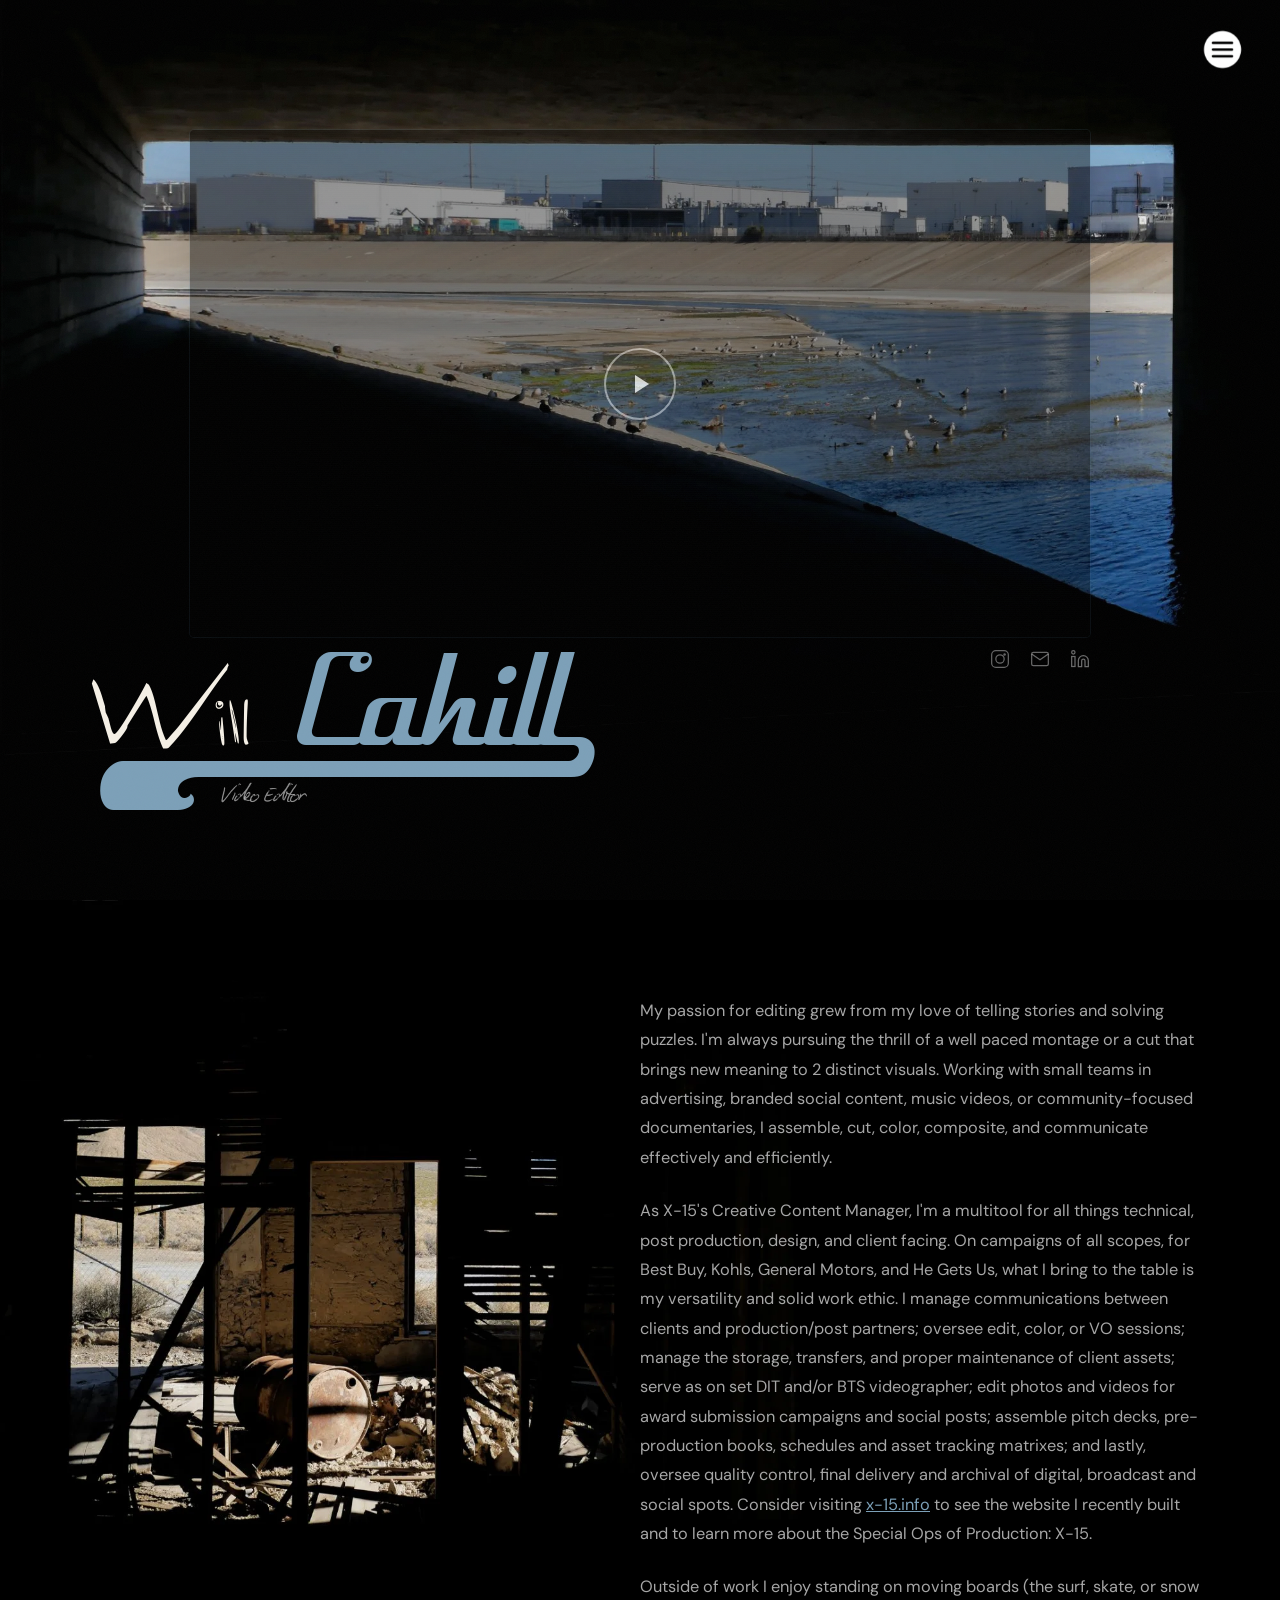
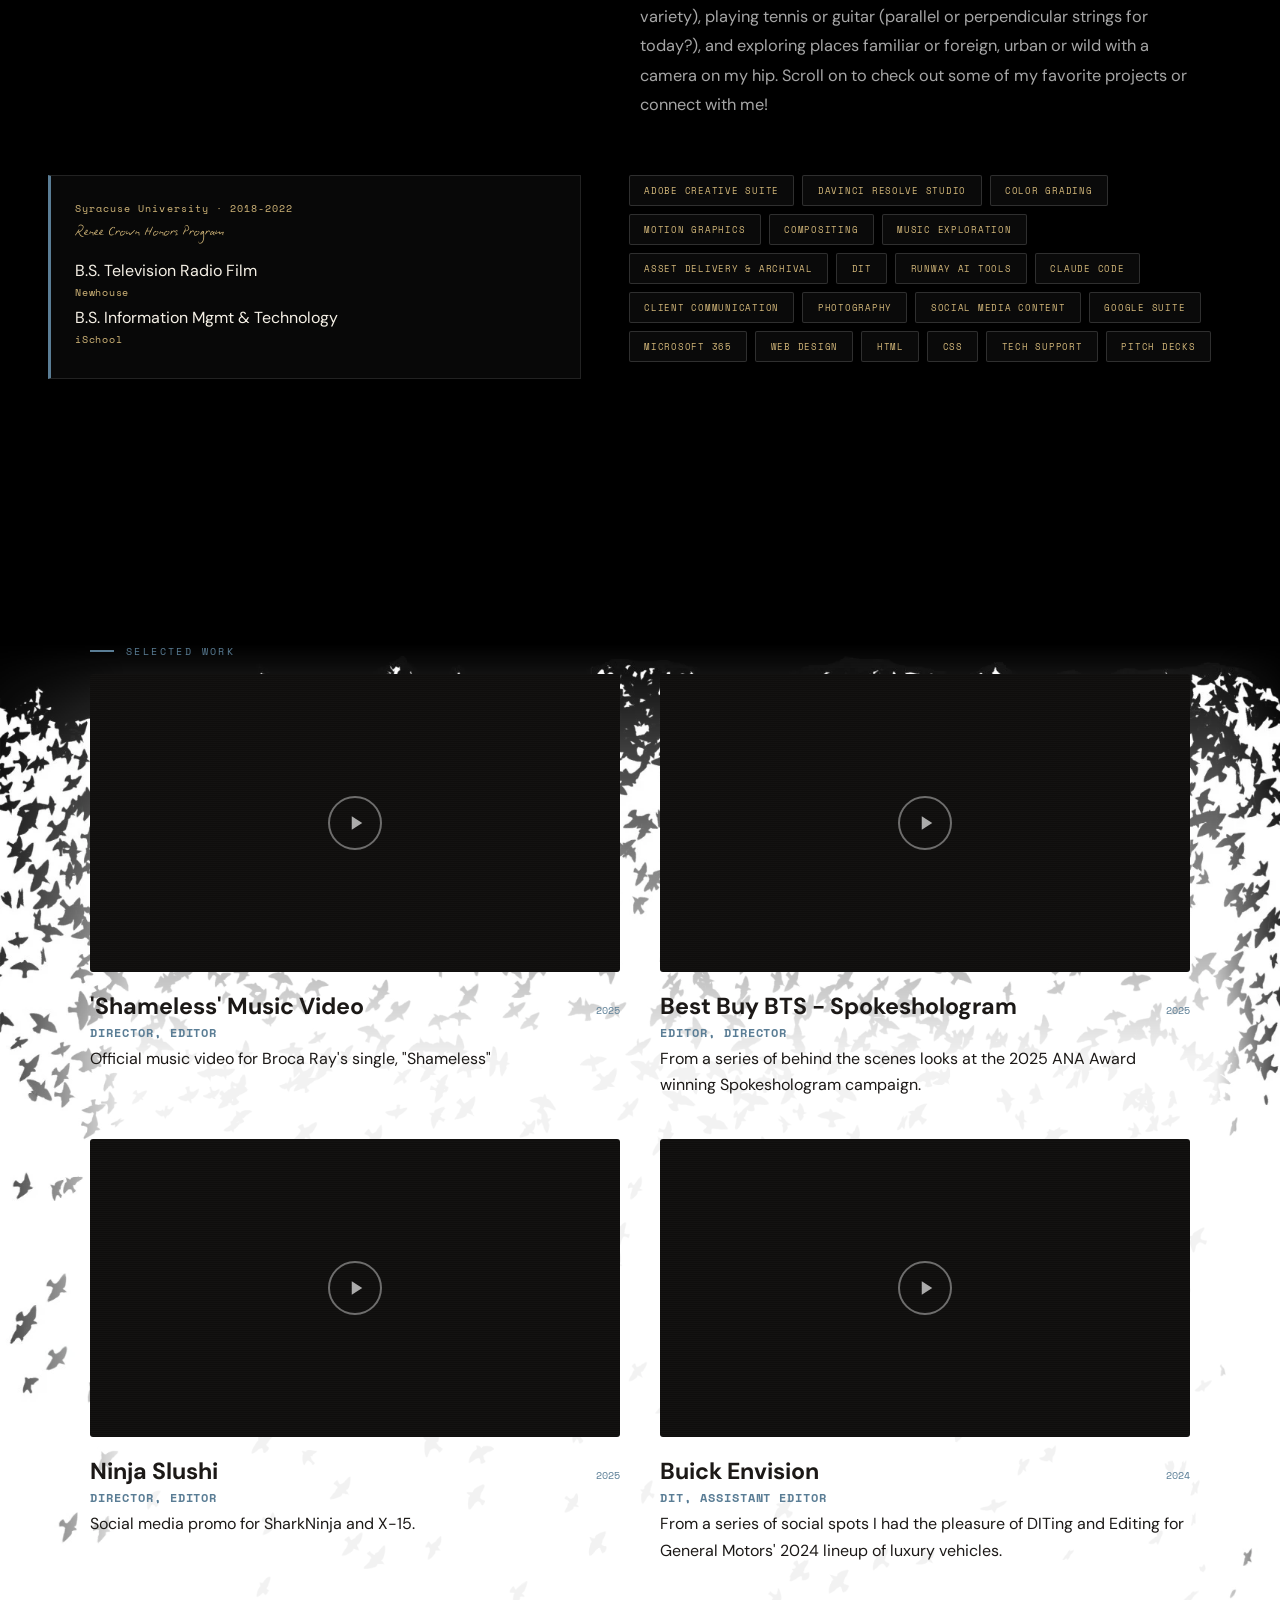
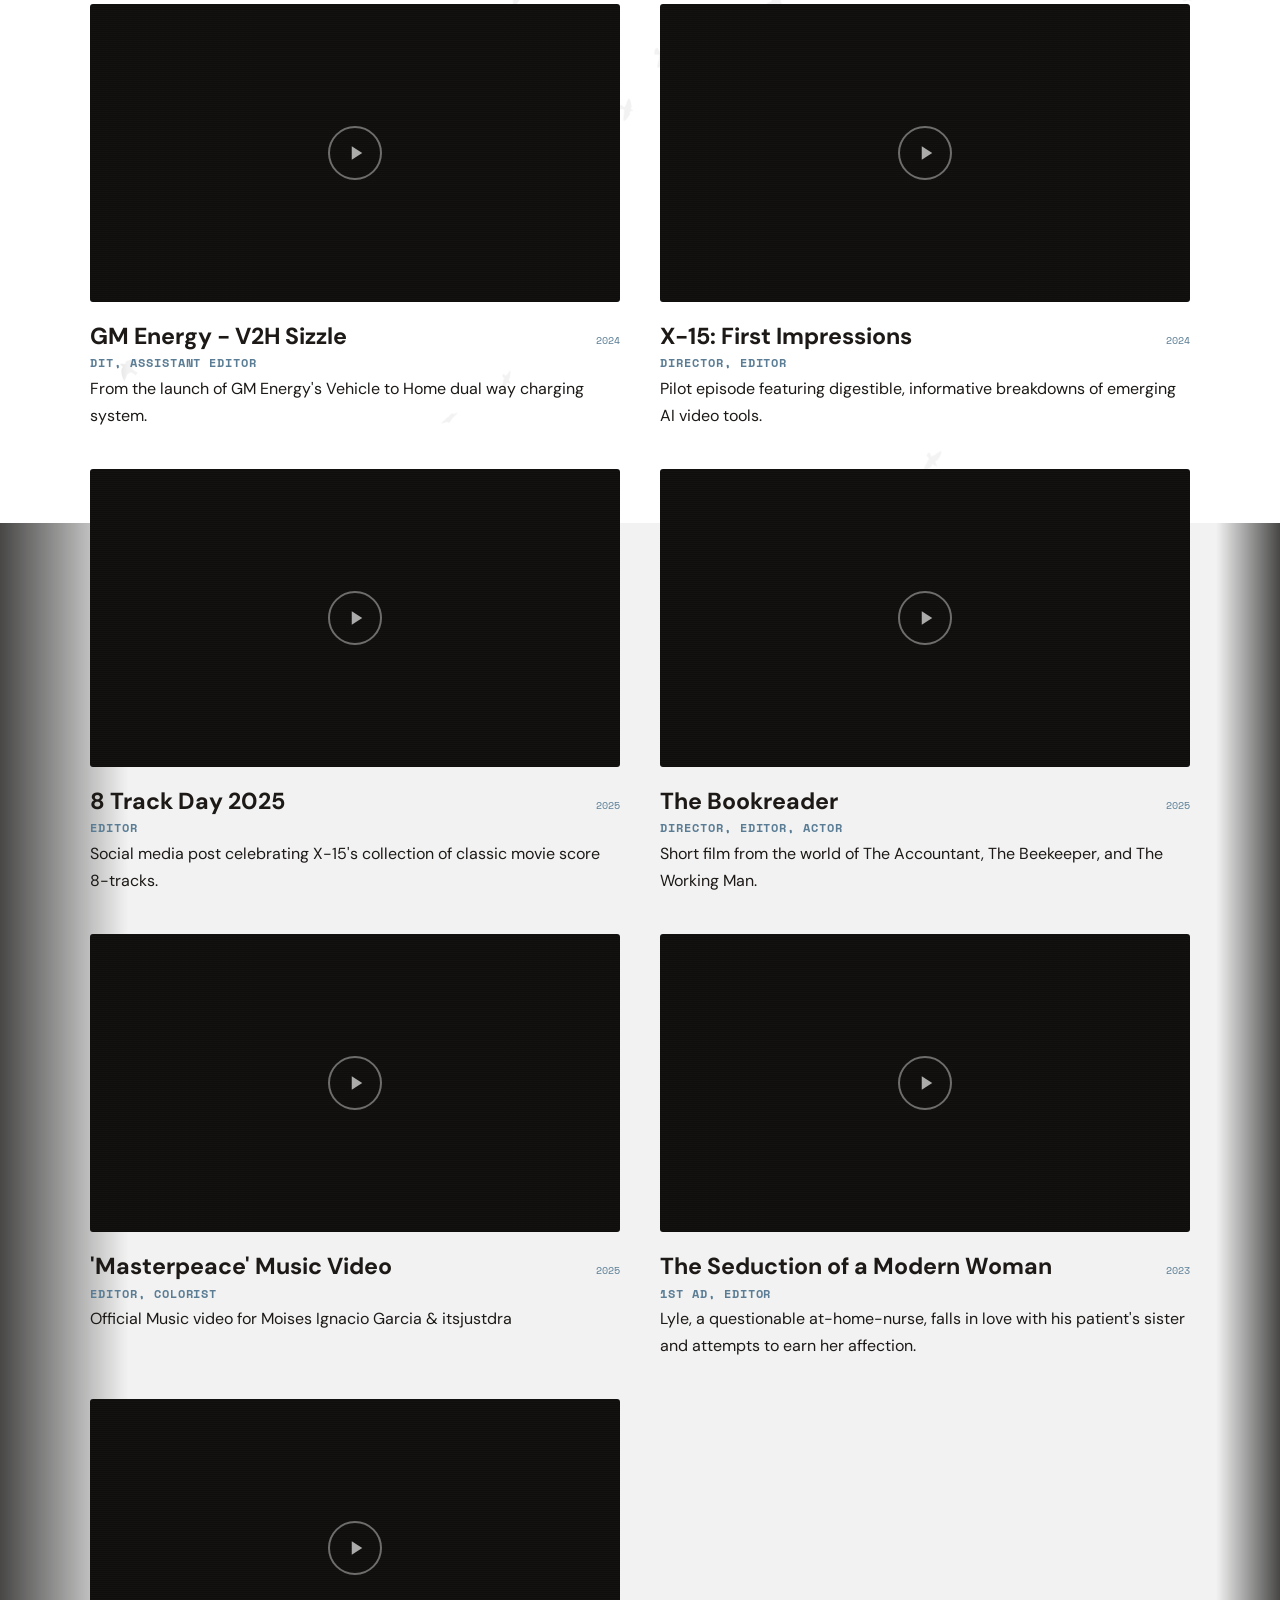
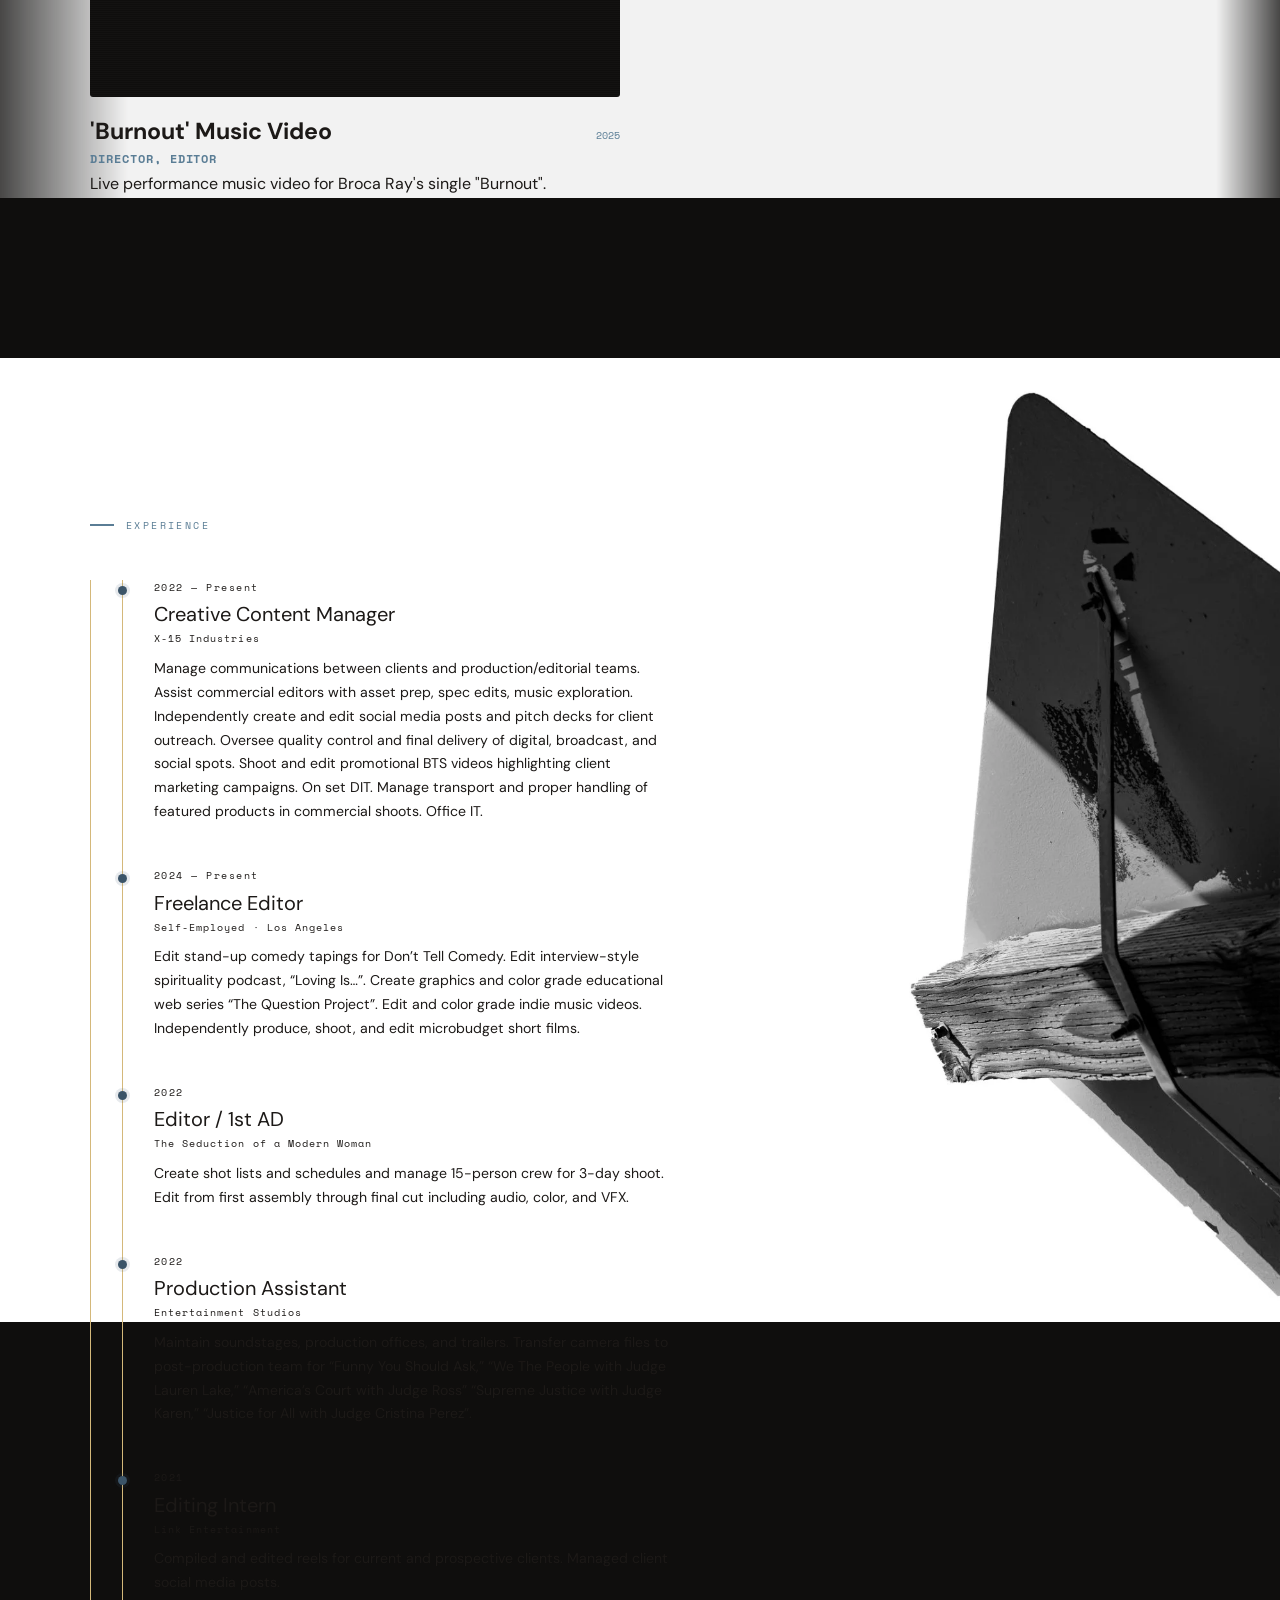
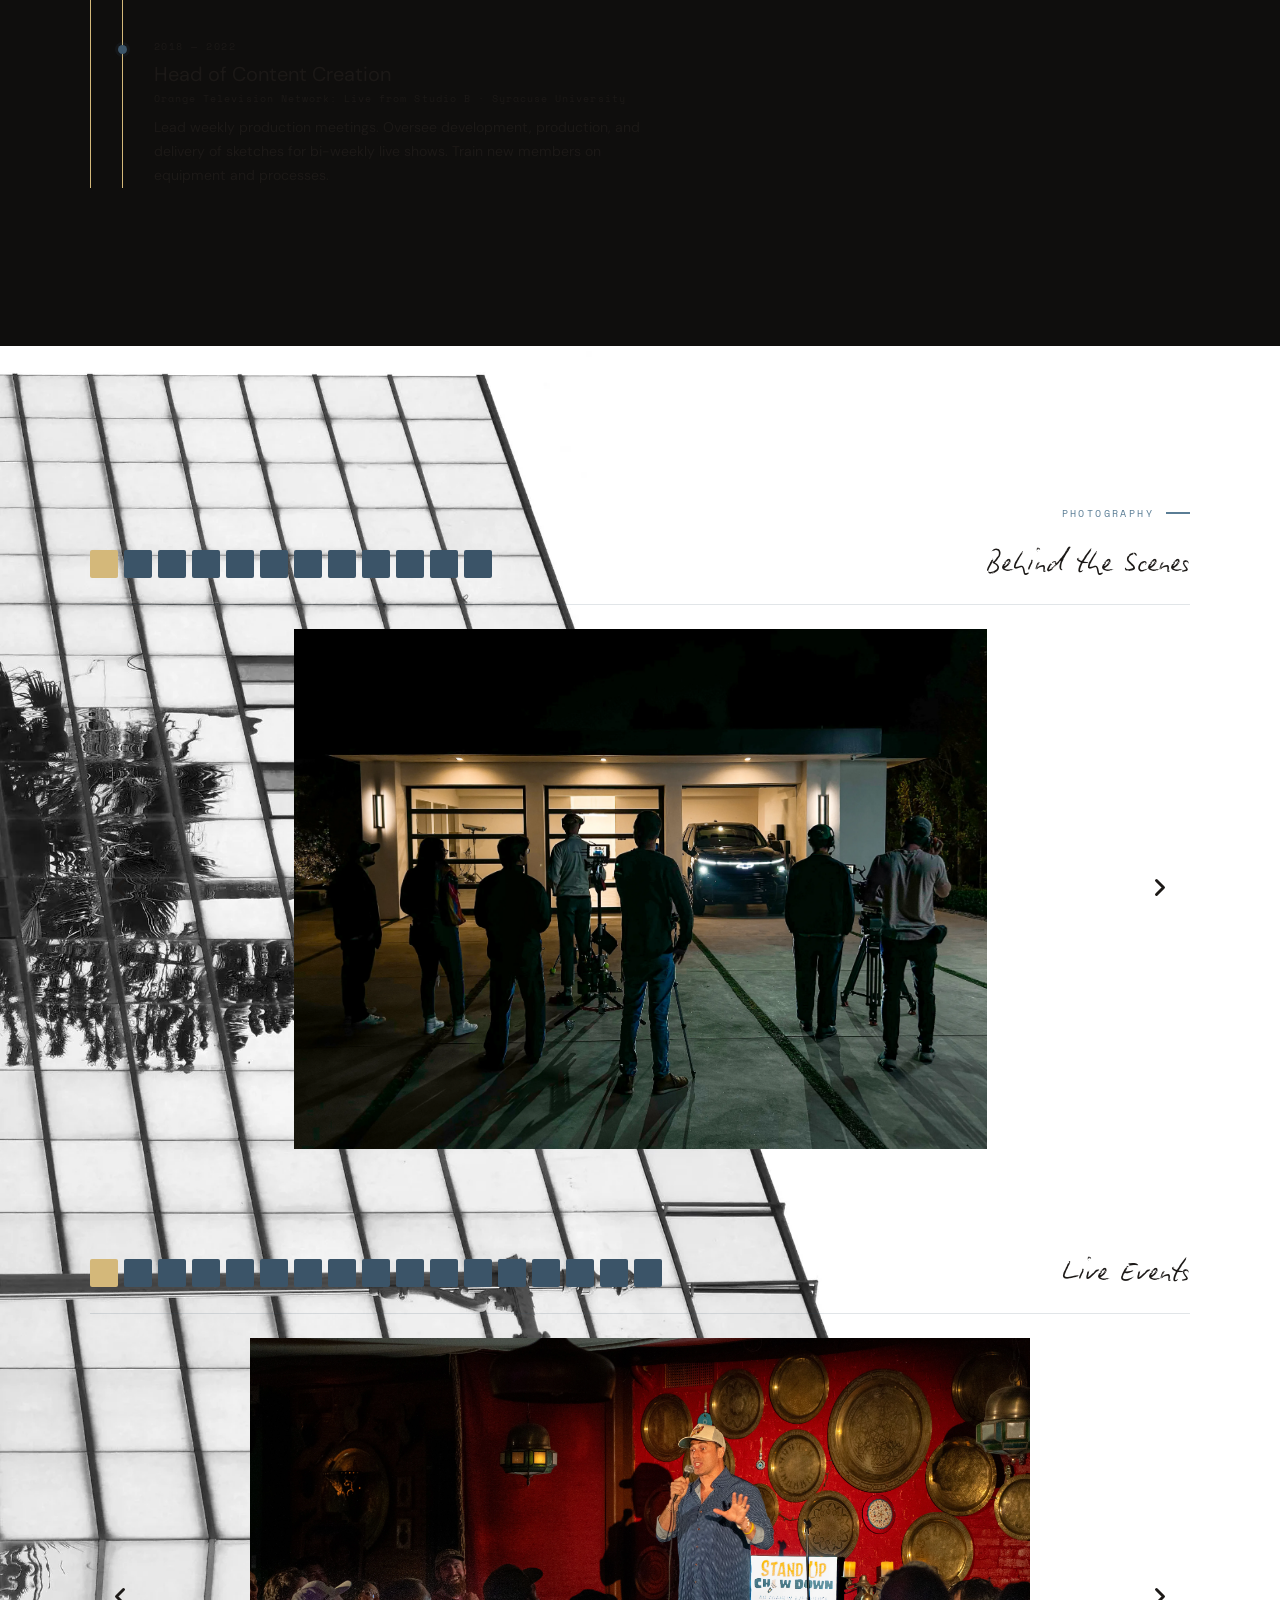
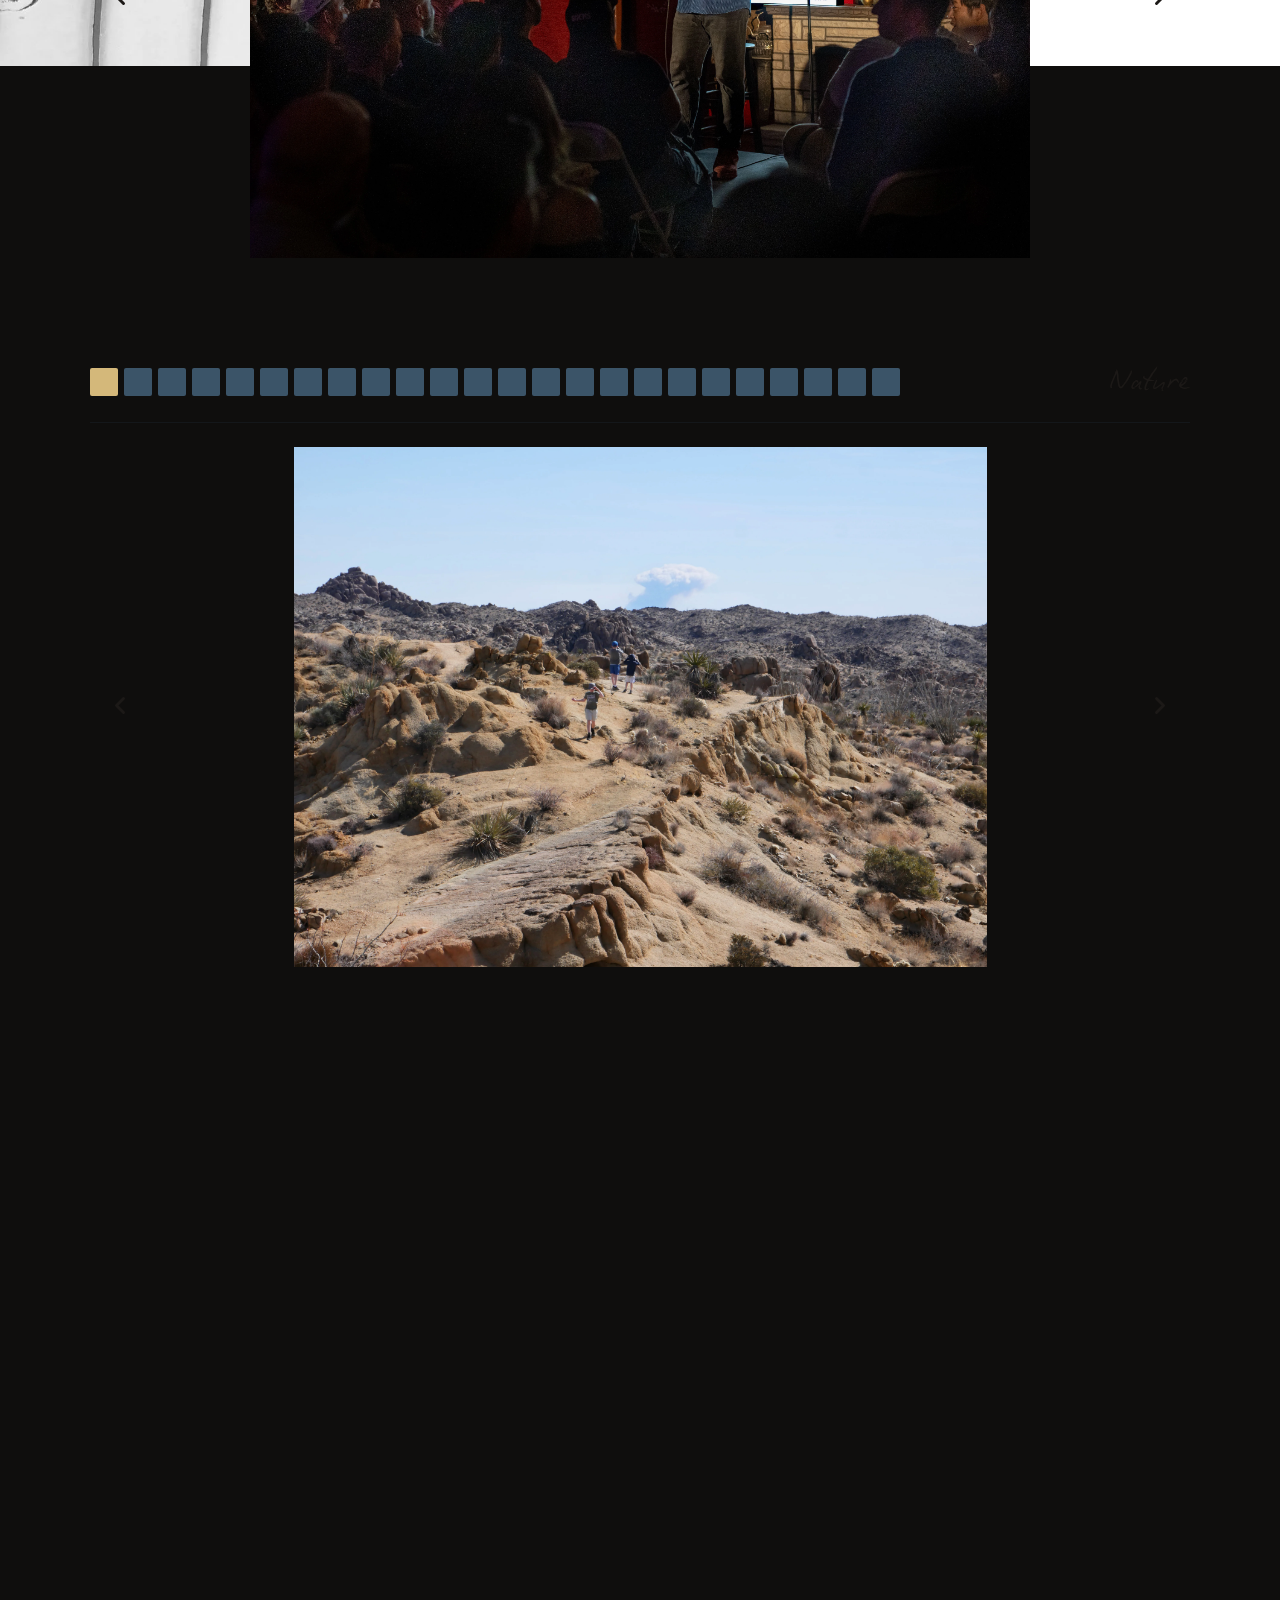
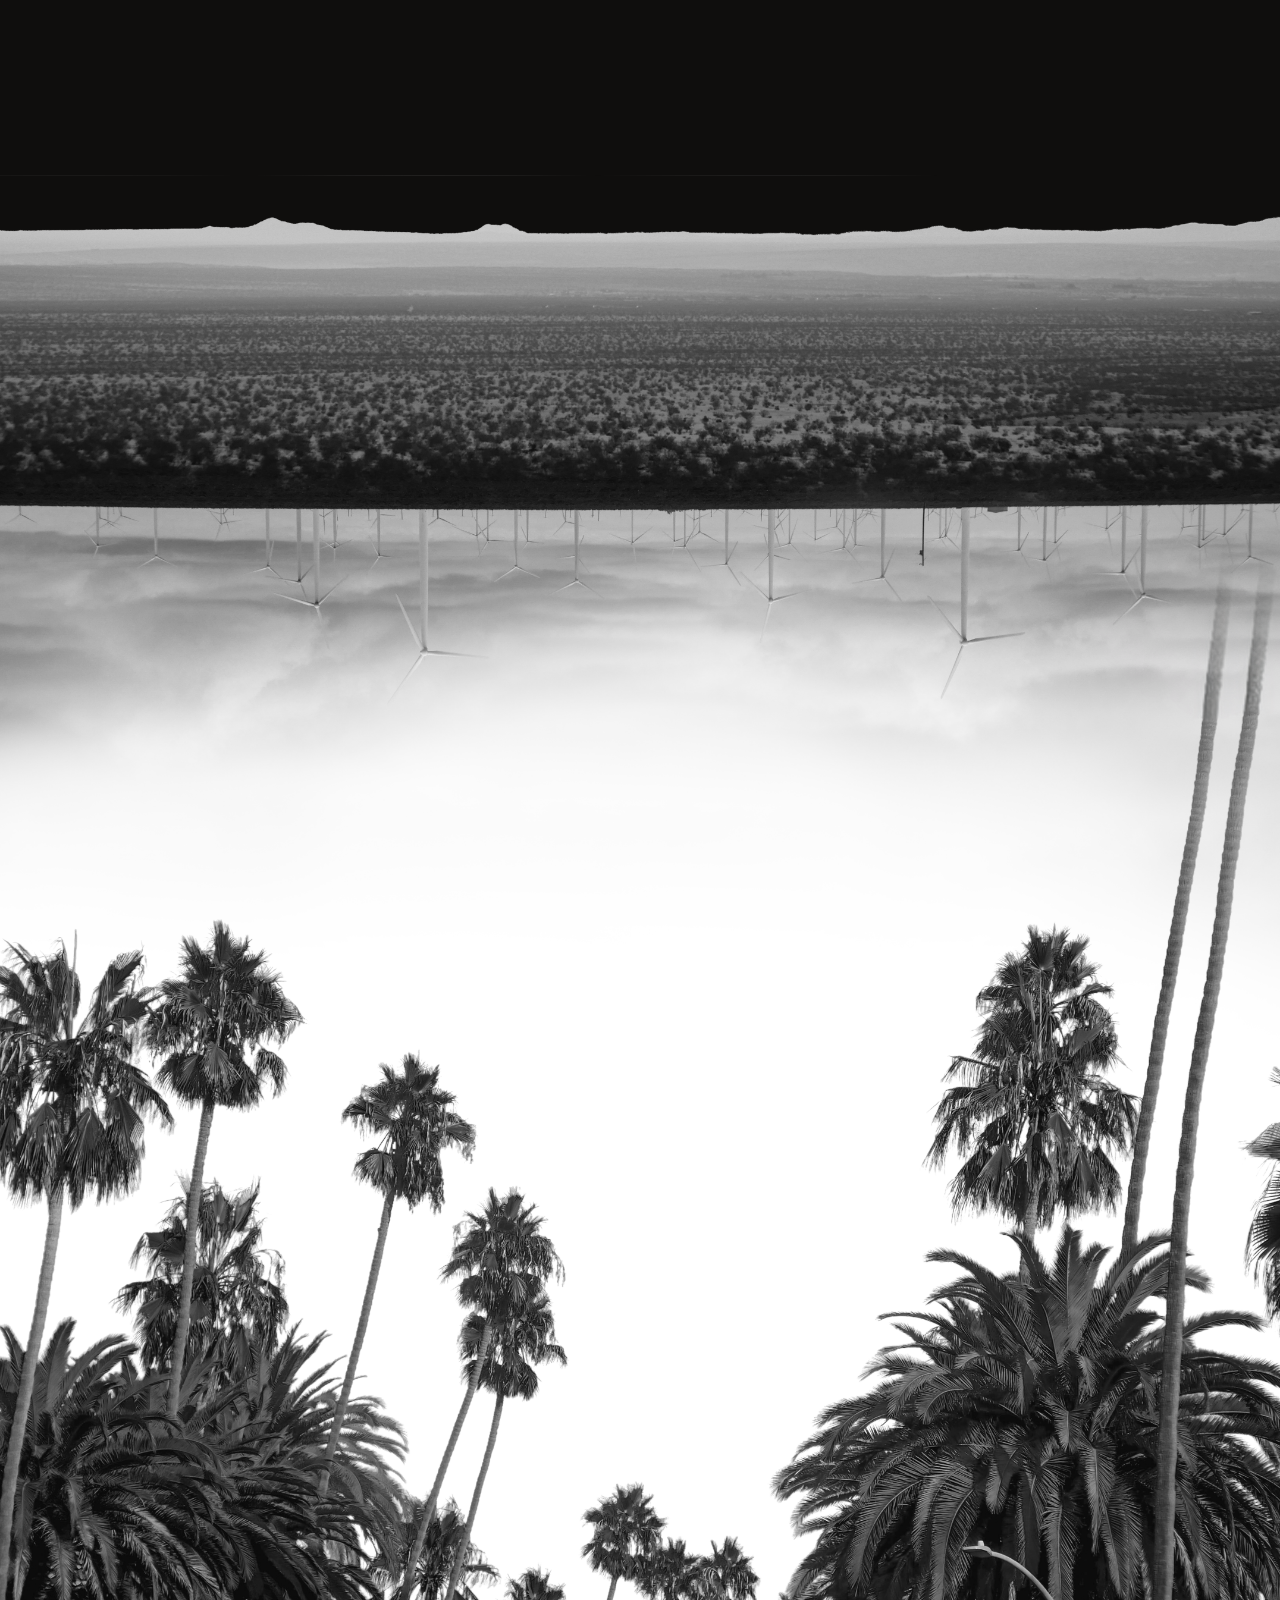
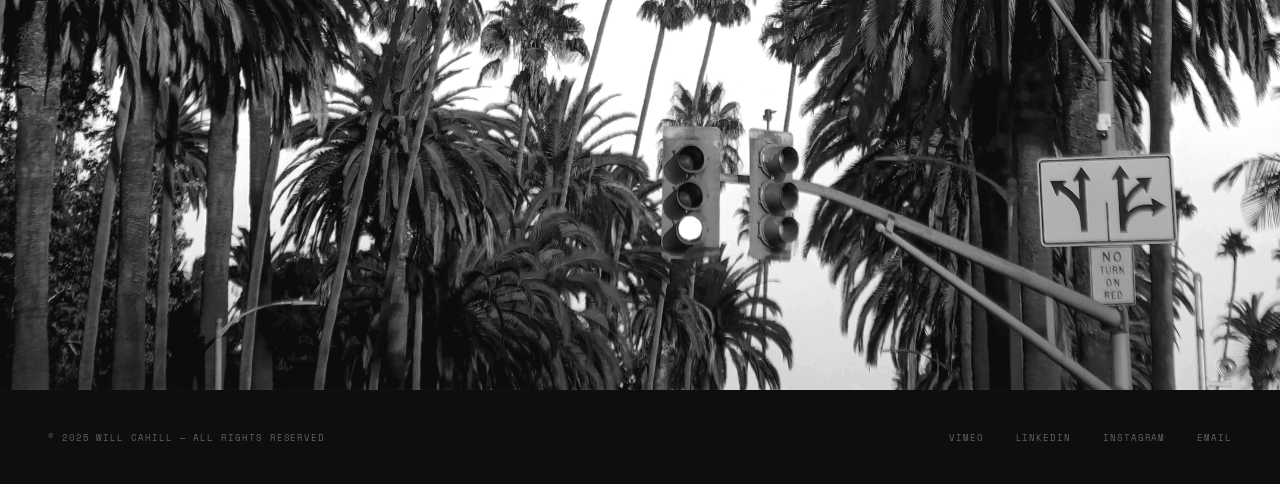
==== commit d81b4e1f: "Homestretch 0.9 It went left. Now we gotta add AI" ====
--- a/index.html
+++ b/index.html
@@ -76,8 +76,9 @@
             <span class="skill-tag">Adobe Creative Suite</span><span class="skill-tag">DaVinci Resolve Studio</span>
             <span class="skill-tag">Color Grading</span><span class="skill-tag">Motion Graphics</span>
             <span class="skill-tag">Compositing</span><span class="skill-tag">Music Exploration</span>
-            <span class="skill-tag">Asset Delivery &amp; Archival</span><span class="skill-tag">Client Communication</span>
-            <span class="skill-tag">DIT</span><span class="skill-tag">Photography</span>
+            <span class="skill-tag">Asset Delivery &amp; Archival</span><span class="skill-tag">DIT</span>
+            <span class="skill-tag">Runway AI tools</span><span class="skill-tag">Claude Code</span>
+            <span class="skill-tag">Client Communication</span><span class="skill-tag">Photography</span>
             <span class="skill-tag">Social Media Content</span><span class="skill-tag">Google Suite</span>
             <span class="skill-tag">Microsoft 365</span><span class="skill-tag">Web Design</span>
             <span class="skill-tag">HTML</span><span class="skill-tag">CSS</span>
@@ -139,6 +140,15 @@
   <div class="project-meta"><h3 class="project-title">GM Energy - V2H Sizzle</h3><span class="project-year">2024</span></div>
   <div class="project-roles">DIT, Assistant Editor</div>
   <p class="project-desc">From the launch of GM Energy's Vehicle to Home dual way charging system.</p>
+</div>
+
+<div class="project-card">
+  <div class="project-video" data-platform="vimeo" data-video-id="1208595207">
+    <div class="reel-play"><svg viewBox="0 0 24 24"><polygon points="5,3 19,12 5,21" fill="white"/></svg></div>
+  </div>
+  <div class="project-meta"><h3 class="project-title">X-15: First Impressions</h3><span class="project-year">2024</span></div>
+  <div class="project-roles">Director, Editor</div>
+  <p class="project-desc">Pilot episode featuring digestible, informative breakdowns of emerging AI video tools.</p>
 </div>
 
 <div class="project-card">
--- a/style.css
+++ b/style.css
@@ -178,7 +178,8 @@
 .hero-name .char-il     { font-family: 'Scruf',    cursive; font-size: 0.5em; }
 .hero-name .char-l2     { font-family: 'Inkfree',  cursive; font-size: 0.5em; }
 .hero-name .char-cahill { font-family: 'Velocette', cursive; font-size: 1.25em; padding-left: 0.15em; display: inline-block; position: relative; }
-.hero-tagline { font-family: 'Biro Script', cursive; font-size: 0.145em; font-weight: 300; line-height: 1.4; color: rgba(255,255,255,0.55); white-space: nowrap; font-style: normal; position: absolute; bottom: -1em; right: 3.5em; }
+.hero-tagline { font-family: 'Biro Script', cursive; font-size: 0.15em; font-weight: 300; line-height: 1.4; color: rgba(255,255,255,0.55); white-space: nowrap; font-style: normal; position: absolute; bottom: -1em; right: 12em; }
+
 
 
 /* ---------------------------------------------------------
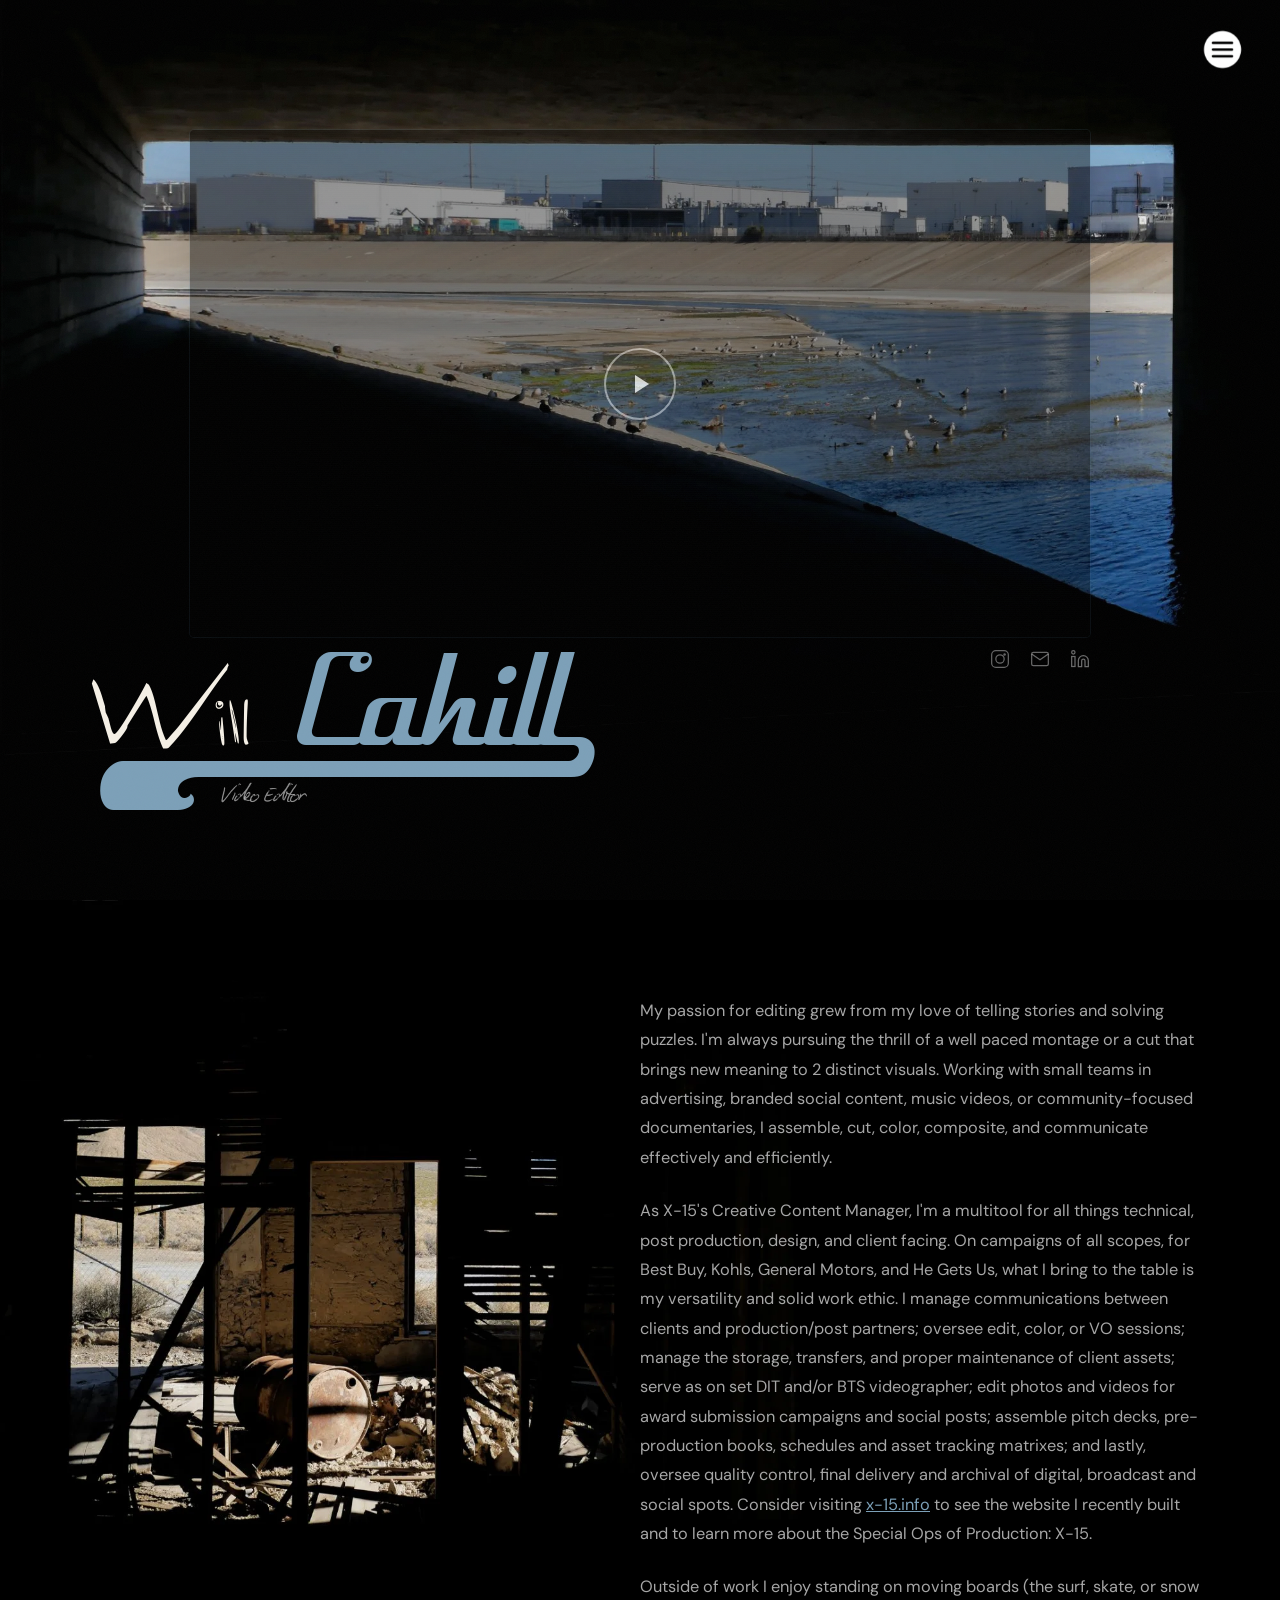
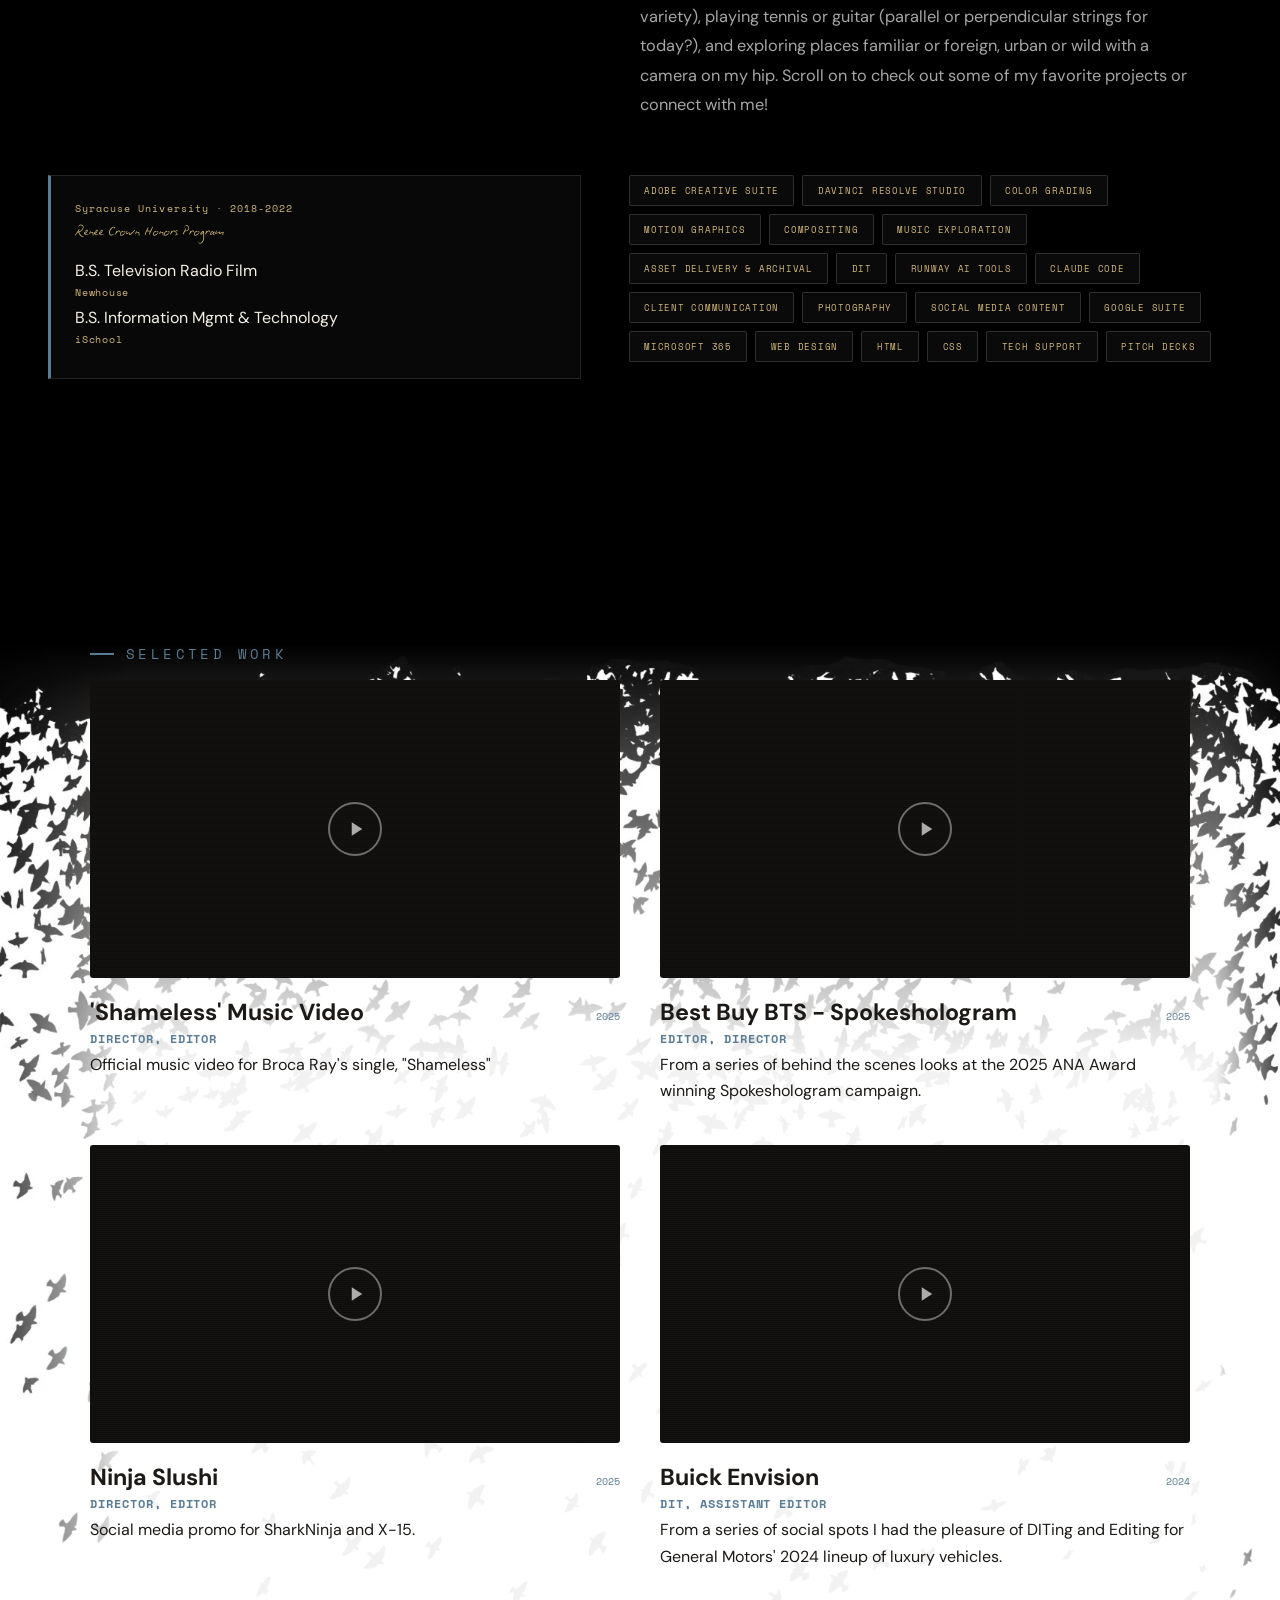
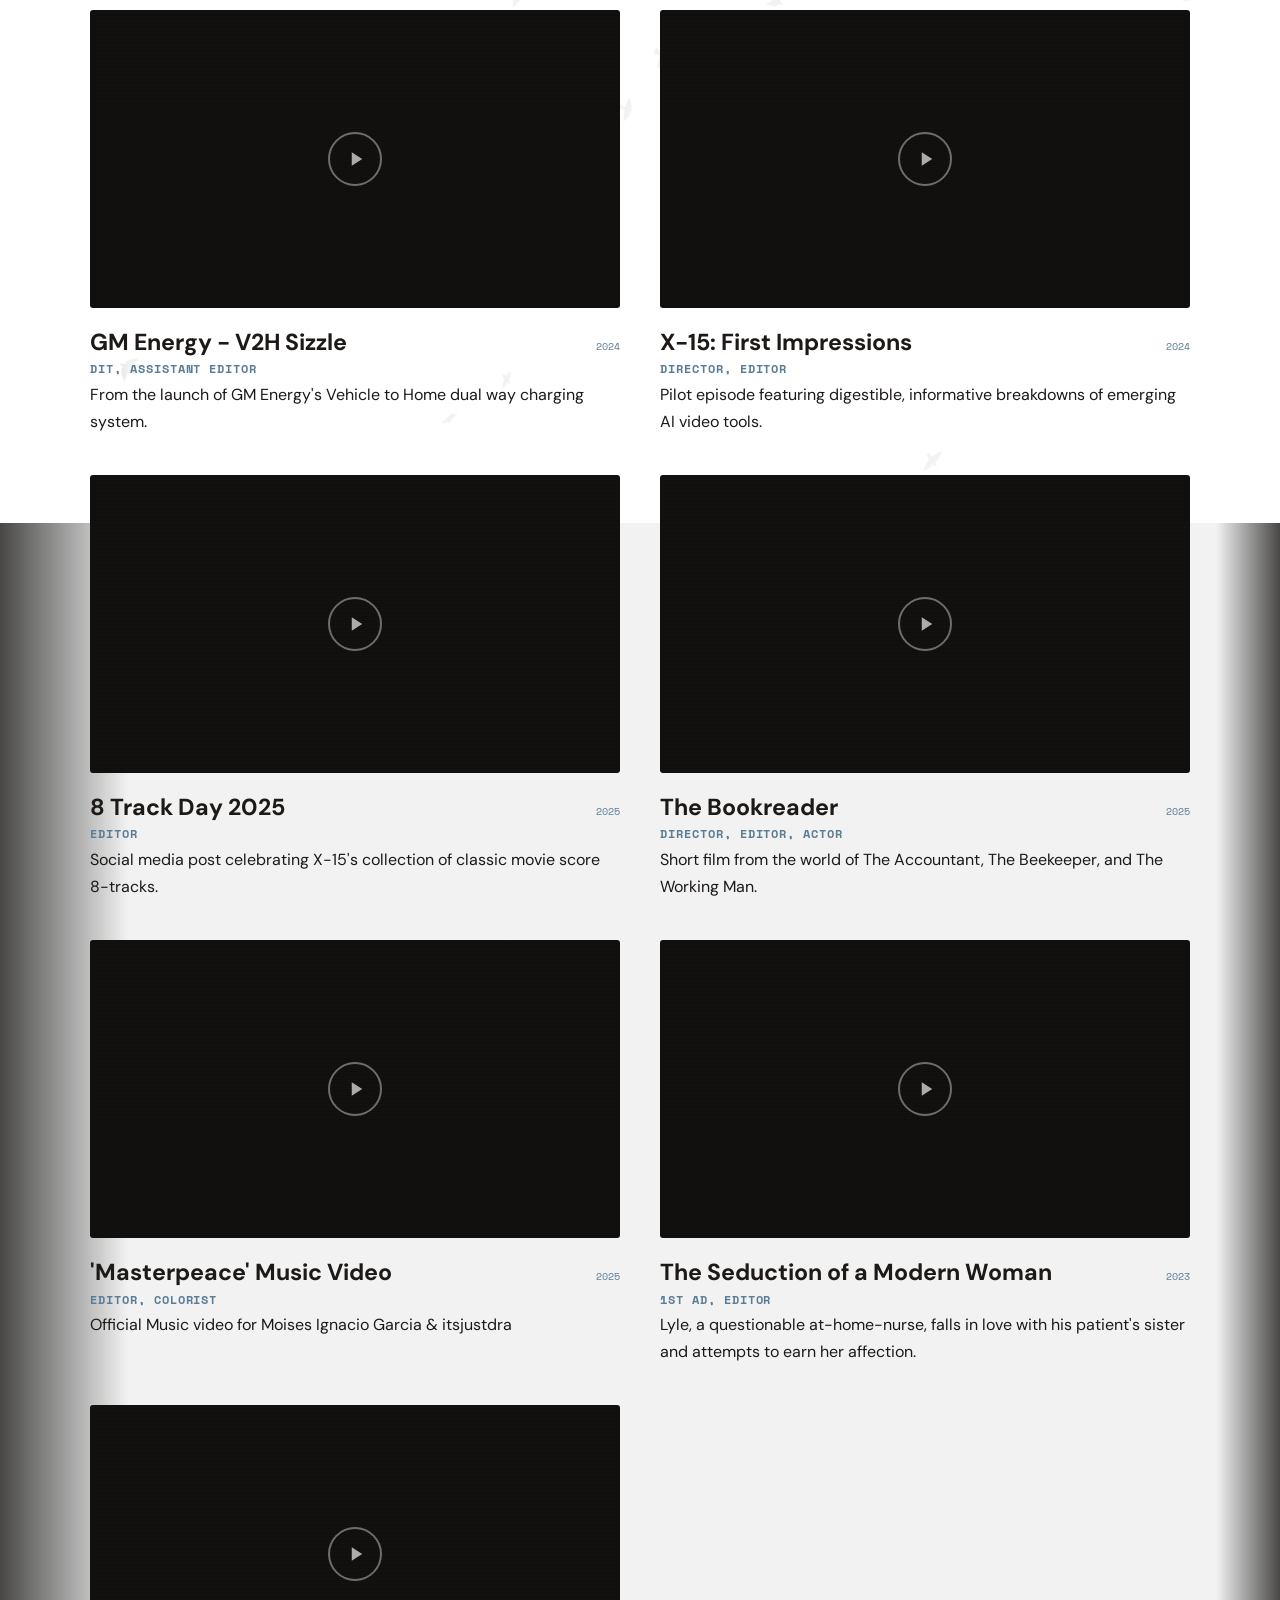
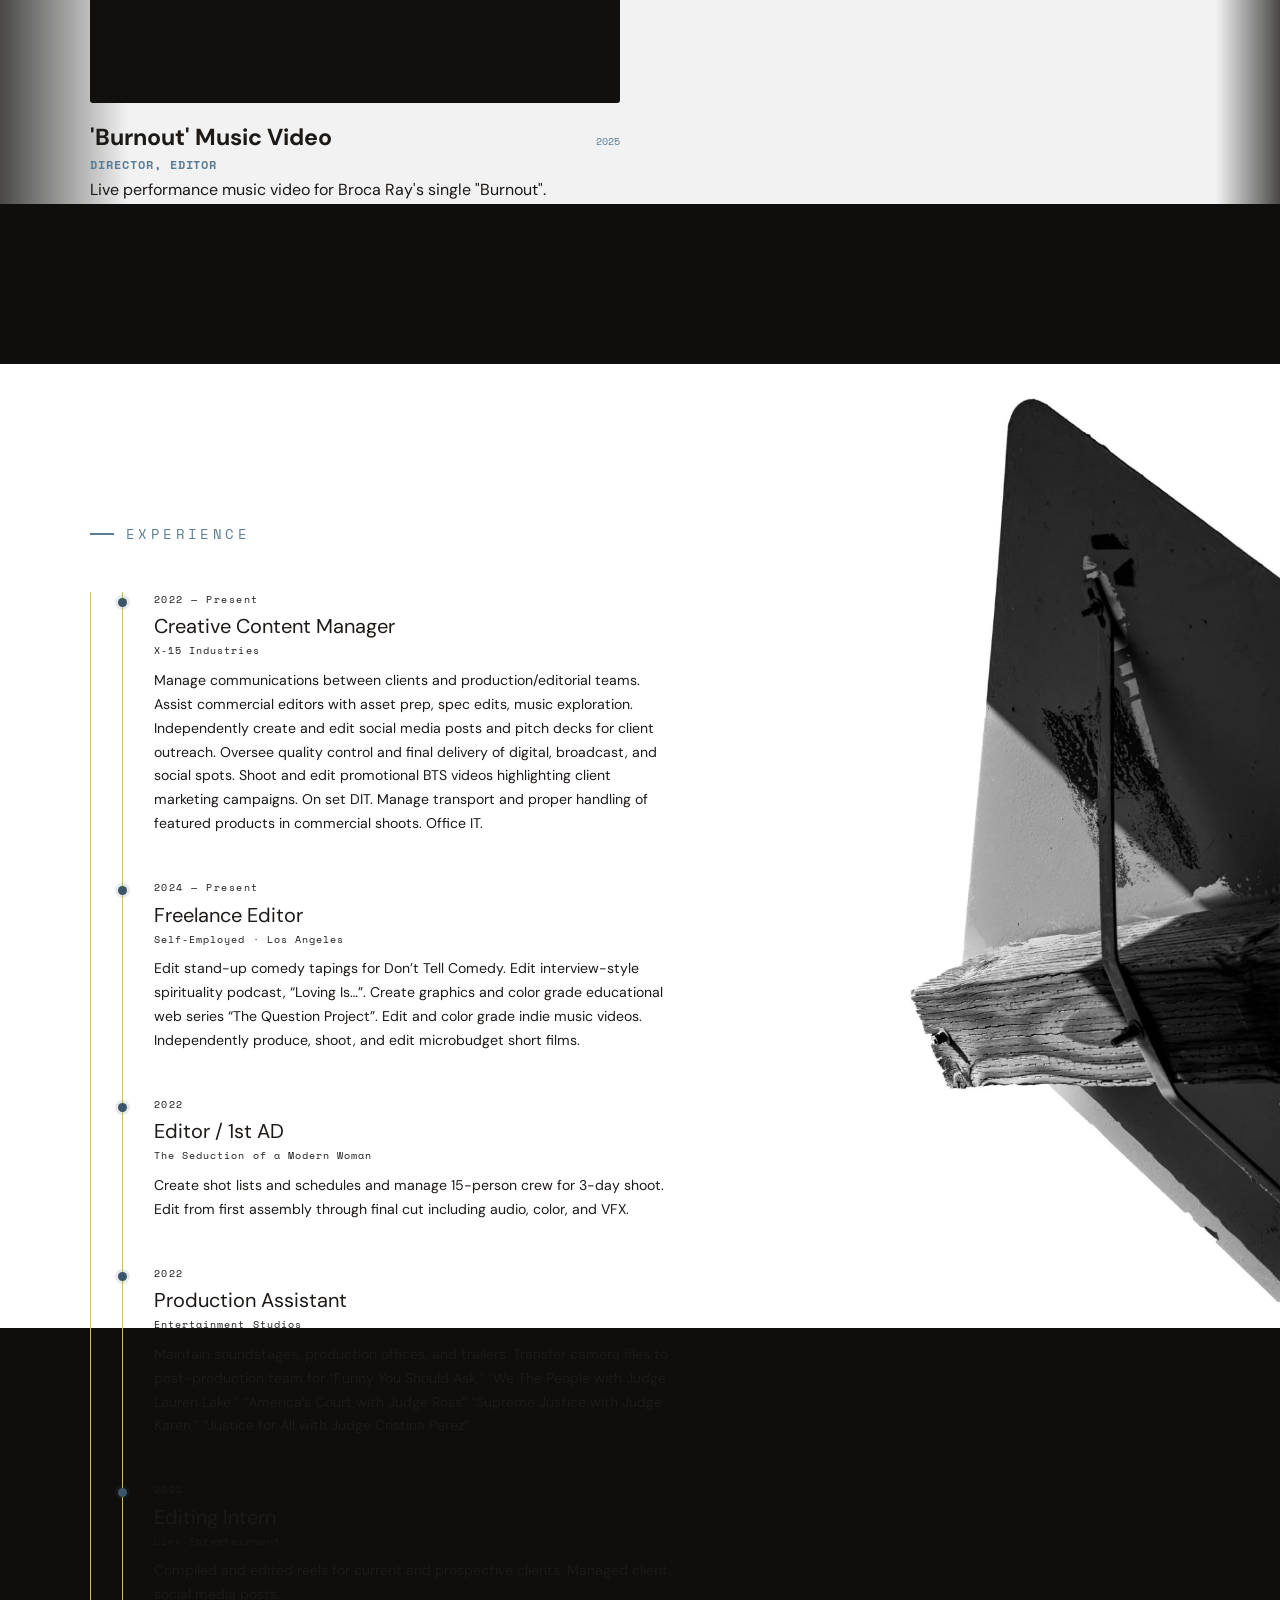
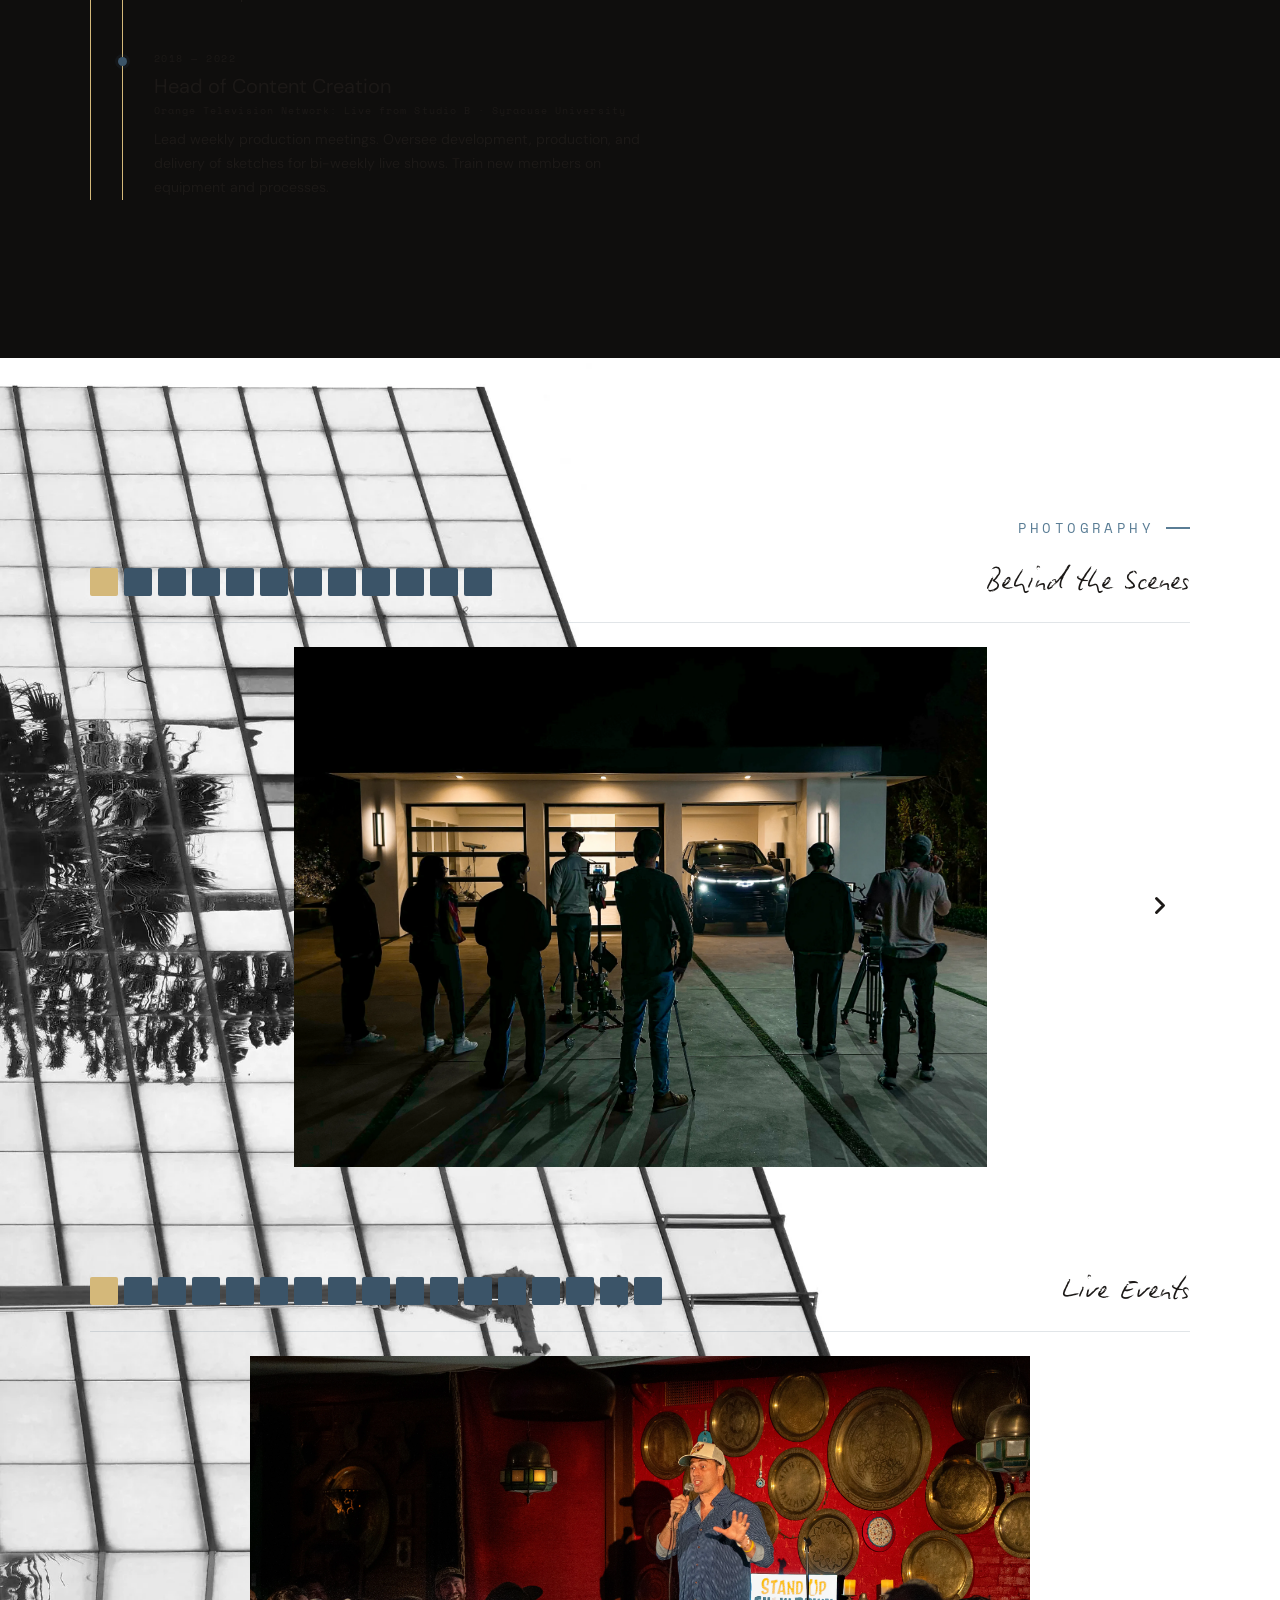
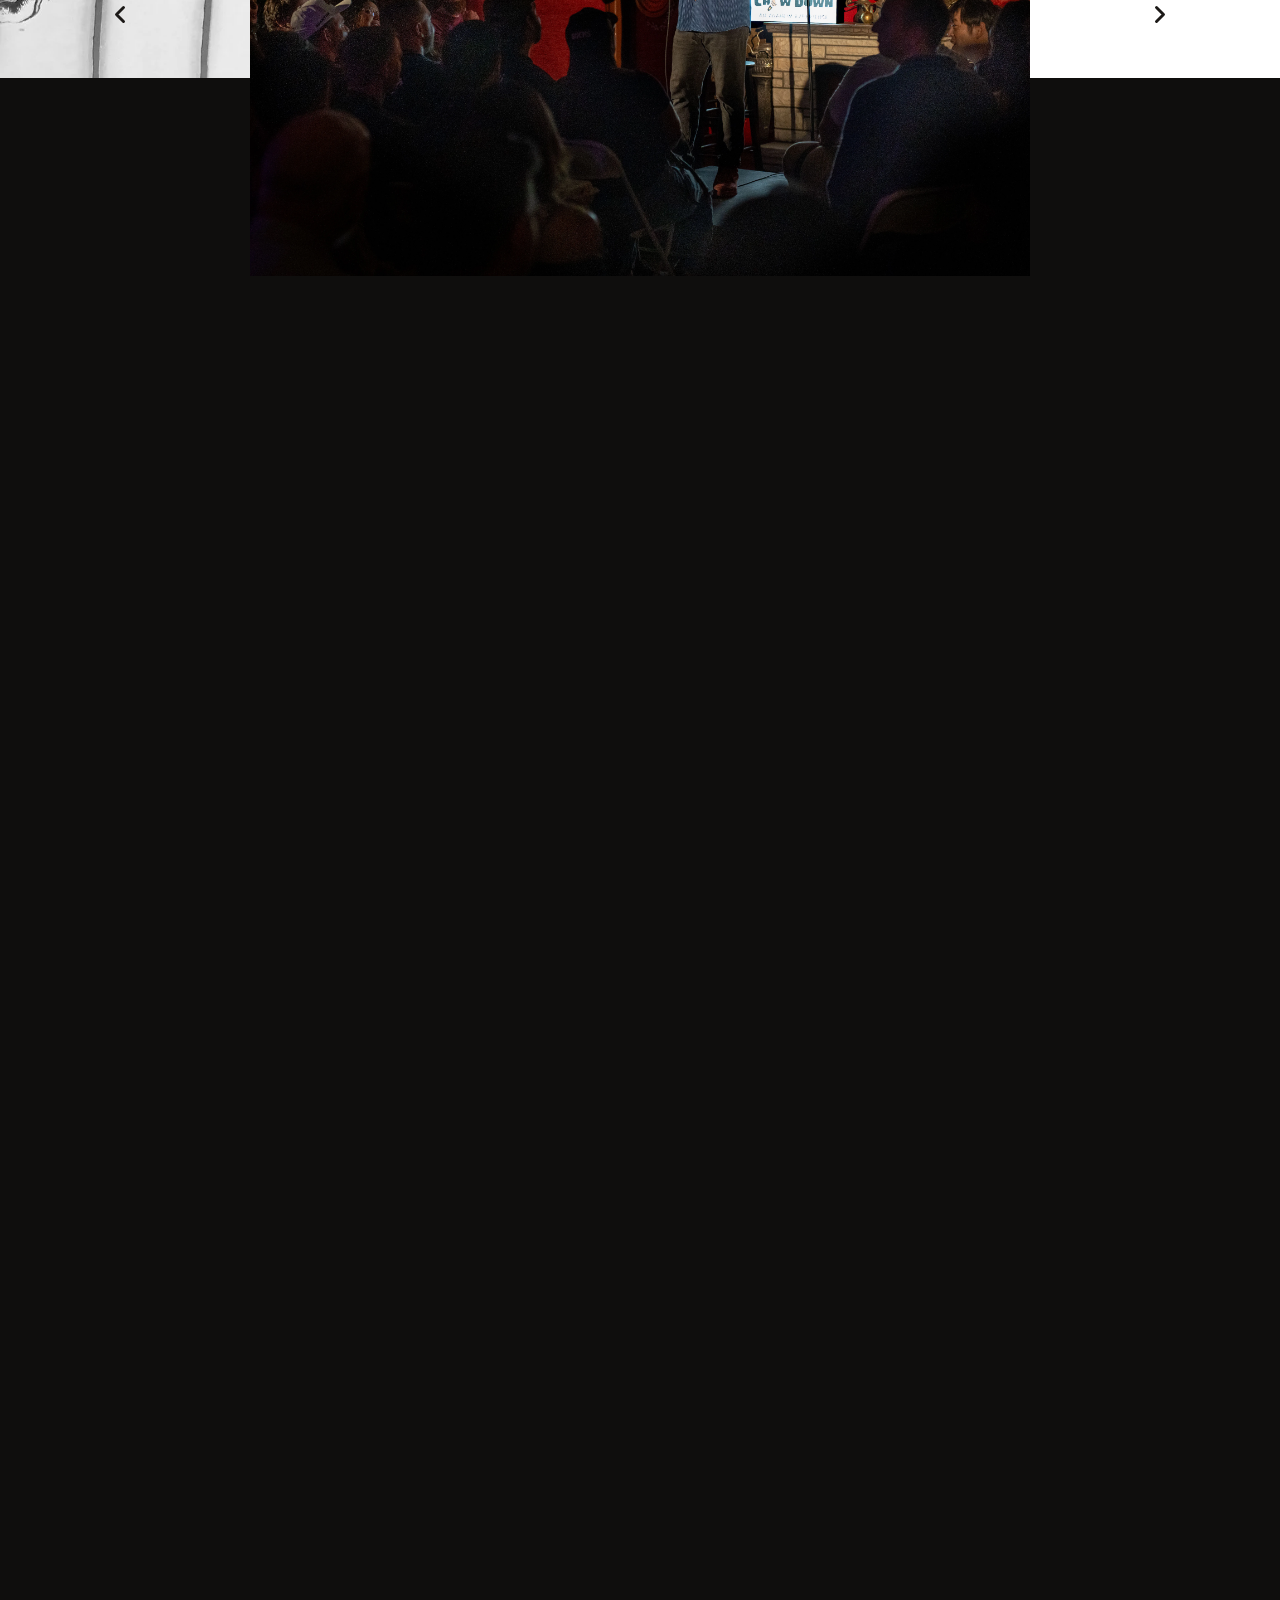
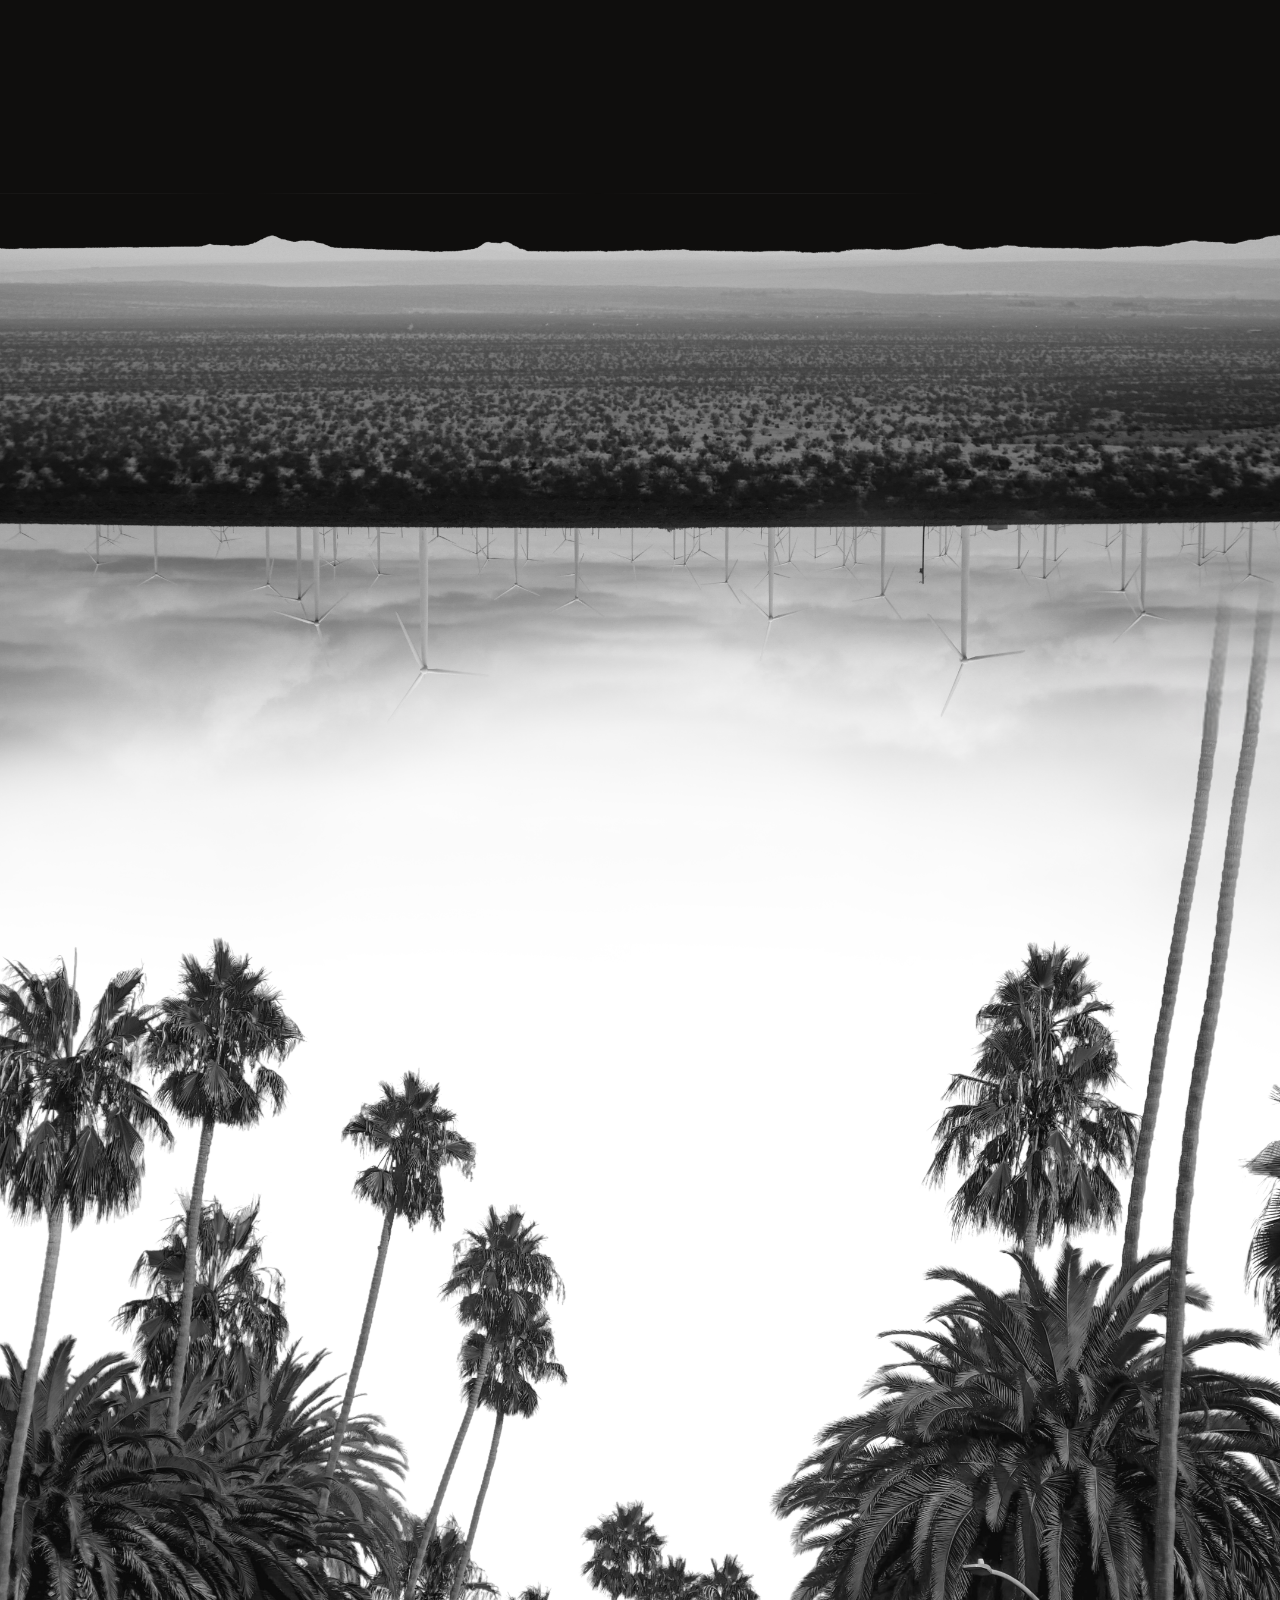
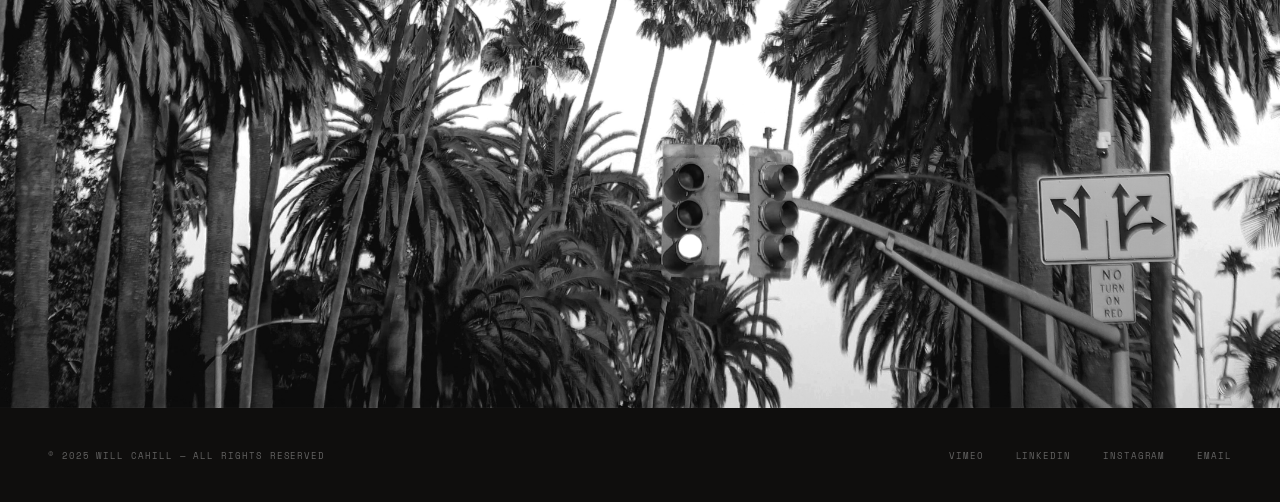
==== commit 4d826d97: "HOMESTRETCH 0.92" ====
--- a/index.html
+++ b/index.html
@@ -373,6 +373,9 @@
         <span class="line-spacer"></span>
       </h2>
       <div class="contact-links-center">
+        <button class="contact-link contact-email-btn" onclick="document.getElementById('emailModal').classList.add('open')">
+  <svg viewBox="0 0 24 24"><path d="M4 4h16c1.1 0 2 .9 2 2v12c0 1.1-.9 2-2 2H4c-1.1 0-2-.9-2-2V6c0-1.1.9-2 2-2z"/><polyline points="22,6 12,13 2,6"/></svg>Email
+</button>
         <a href="https://instagram.com/willcahill" target="_blank" class="contact-link"><svg viewBox="0 0 24 24"><rect x="2" y="2" width="20" height="20" rx="5"/><circle cx="12" cy="12" r="5"/><circle cx="17.5" cy="6.5" r="1.5" fill="currentColor" stroke="none"/></svg>Instagram</a>
         <a href="https://linkedin.com/in/will-cahill/" target="_blank" class="contact-link"><svg viewBox="0 0 24 24"><path d="M16 8a6 6 0 016 6v7h-4v-7a2 2 0 00-2-2 2 2 0 00-2 2v7h-4v-7a6 6 0 016-6z"/><rect x="2" y="9" width="4" height="12"/><circle cx="4" cy="4" r="2"/></svg>LinkedIn</a>
         <a href="https://vimeo.com/willcahill" target="_blank" class="contact-link"><svg viewBox="0 0 24 24"><path d="M21 2H3c-1.1 0-2 .9-2 2v16c0 1.1.9 2 2 2h18c1.1 0 2-.9 2-2V4c0-1.1-.9-2-2-2z"/><polygon points="10 8 16 12 10 16 10 8" fill="none" stroke="currentColor"/></svg>Vimeo</a>
@@ -584,5 +587,17 @@
   });
 }
 </script>
+<div id="emailModal" class="modal-overlay" onclick="if(event.target===this)this.classList.remove('open')">
+  <div class="modal-box">
+    <button class="modal-close" onclick="document.getElementById('emailModal').classList.remove('open')">&times;</button>
+    <h3 class="modal-title">Get in Touch</h3>
+    <form action="https://formspree.io/f/xaqrqoor" method="POST" class="modal-form">
+      <label>Name<input type="text" name="name" required></label>
+      <label>Your Email<input type="email" name="email" required></label>
+      <label>Message<textarea name="message" rows="5" required></textarea></label>
+      <button type="submit" class="modal-submit">Send</button>
+    </form>
+  </div>
+</div>
 </body>
 </html>
--- a/style.css
+++ b/style.css
@@ -199,7 +199,7 @@
    --------------------------------------------------------- */
 .section-pad-heavy { padding: 10rem 3rem; }
 .section-inner { max-width: 1100px; margin: 0 auto; }
-.section-label { font-family: var(--font-mono); font-size: 0.6rem; letter-spacing: 0.25em; text-transform: uppercase; color: var(--steel-blue); margin-bottom: 1rem; display: flex; align-items: center; gap: 0.75rem; }
+.section-label { font-family: var(--font-mono); font-size: 0.85rem; letter-spacing: 0.25em; text-transform: uppercase; color: var(--steel-blue); margin-bottom: 1rem; display: flex; align-items: center; gap: 0.75rem; }
 .section-label::before { content: ''; width: 24px; height: 1.5px; background: var(--steel-blue); }
 .section-title { font-family: var(--font-display); font-size: clamp(2rem,4vw,3rem); font-weight: 400; line-height: 1.15; margin-bottom: 1rem; }
 .section-title em { font-family: 'Biro Script', cursive; font-style: normal; color: var(--steel-blue); }
@@ -379,6 +379,20 @@
   .gallery-viewer { height: 420px; }
 }
 
+/* Modal */
+.contact-email-btn { background: none; border: none; cursor: pointer; font-family: var(--font-mono); font-size: 1.08rem; }
+.modal-overlay { position: fixed; inset: 0; background: rgba(0,0,0,0.75); z-index: 2000; display: flex; align-items: center; justify-content: center; opacity: 0; pointer-events: none; transition: opacity 0.3s ease; }
+.modal-overlay.open { opacity: 1; pointer-events: auto; }
+.modal-box { background: var(--dark); border: 1px solid rgba(90,125,149,0.3); border-radius: 6px; padding: 2.5rem; width: 100%; max-width: 480px; position: relative; }
+.modal-close { position: absolute; top: 1rem; right: 1rem; background: none; border: none; color: rgba(255,255,255,0.4); font-size: 1.5rem; cursor: pointer; line-height: 1; transition: color 0.3s; }
+.modal-close:hover { color: var(--cream); }
+.modal-title { font-family: var(--font-display); font-size: 1.25rem; color: var(--cream); margin-bottom: 1.5rem; }
+.modal-form { display: flex; flex-direction: column; gap: 1rem; }
+.modal-form label { display: flex; flex-direction: column; gap: 0.4rem; font-family: var(--font-mono); font-size: 0.62rem; letter-spacing: 0.1em; text-transform: uppercase; color: var(--steel-blue); }
+.modal-form input, .modal-form textarea { background: rgba(255,255,255,0.05); border: 1px solid rgba(90,125,149,0.3); border-radius: 3px; padding: 0.65rem 0.75rem; color: var(--cream); font-family: var(--font-body); font-size: 0.9rem; outline: none; transition: border-color 0.3s; }
+.modal-form input:focus, .modal-form textarea:focus { border-color: var(--sky-blue); }
+.modal-submit { background: var(--slate-blue); border: none; border-radius: 3px; color: var(--cream); font-family: var(--font-mono); font-size: 0.65rem; letter-spacing: 0.1em; text-transform: uppercase; padding: 0.85rem; cursor: pointer; transition: background 0.3s; margin-top: 0.5rem; }
+.modal-submit:hover { background: var(--steel-blue); }
 
 /* ---------------------------------------------------------
    20. Responsive — 768px
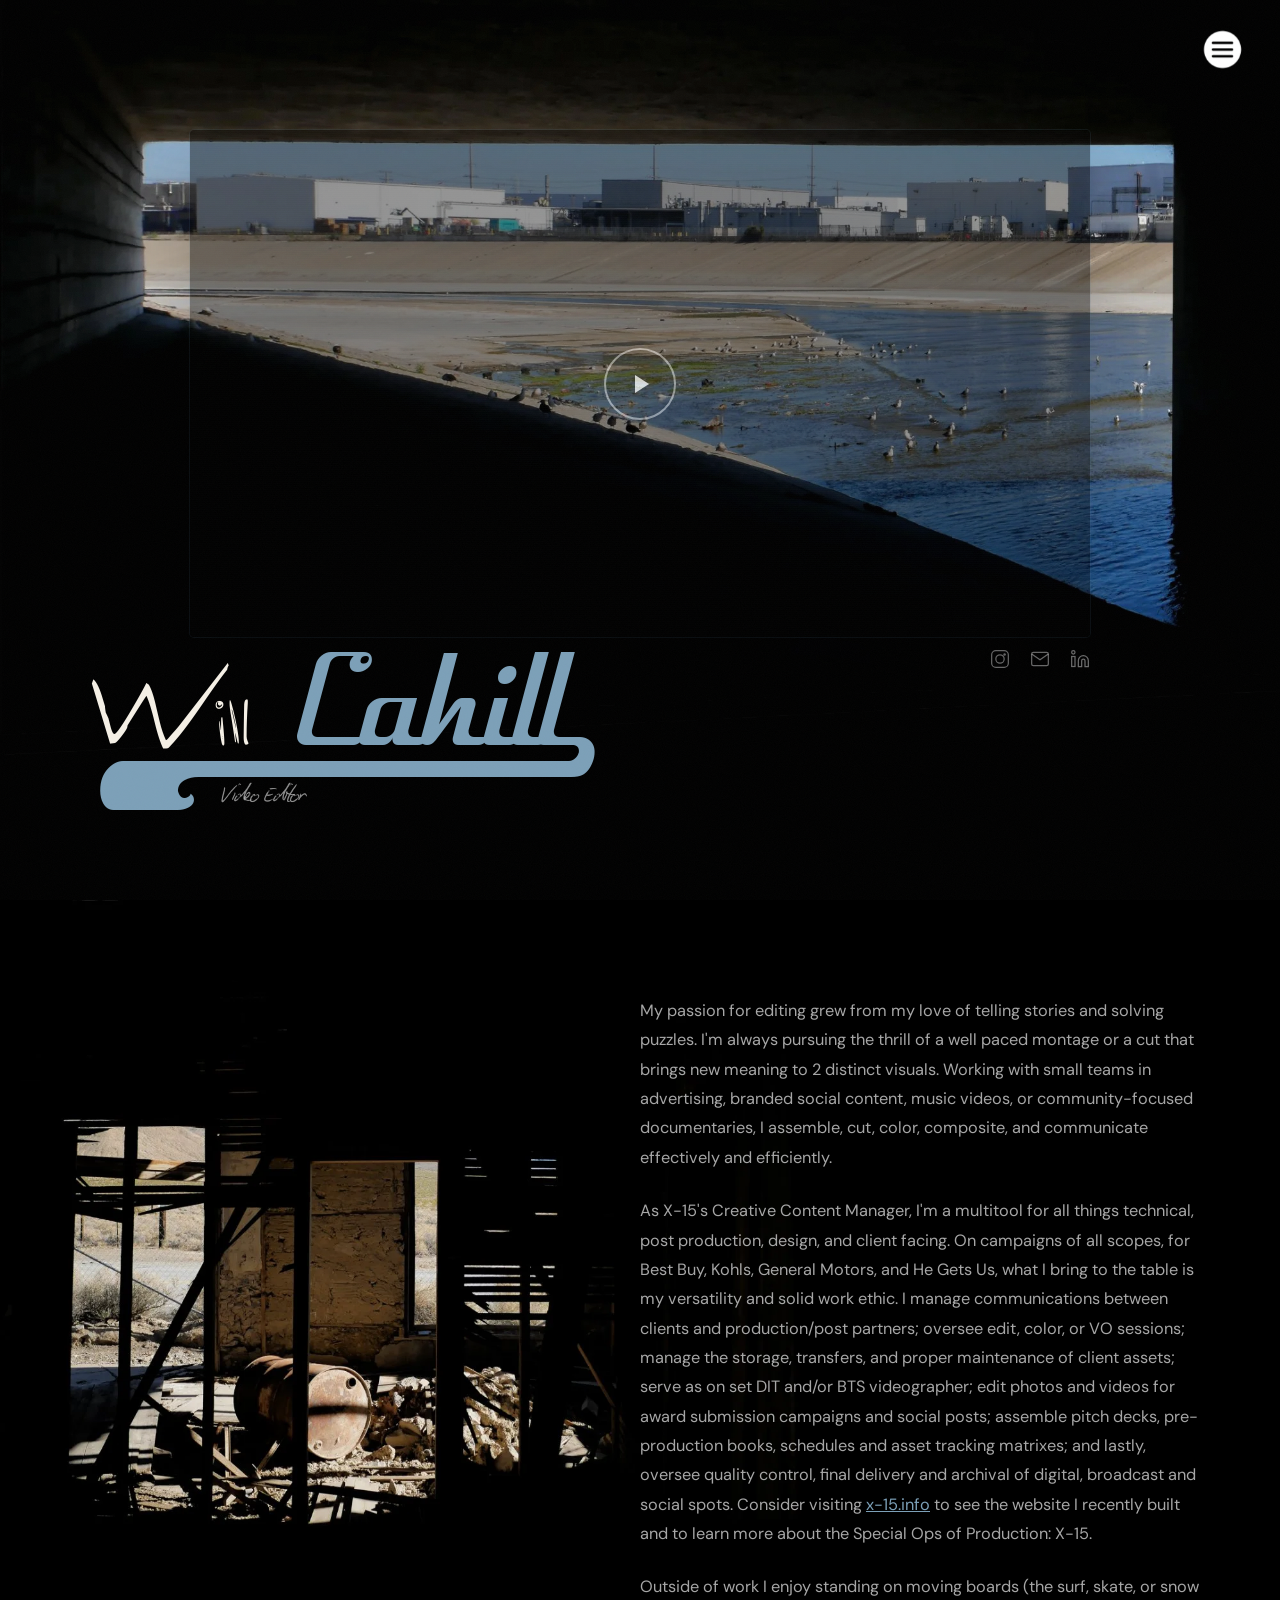
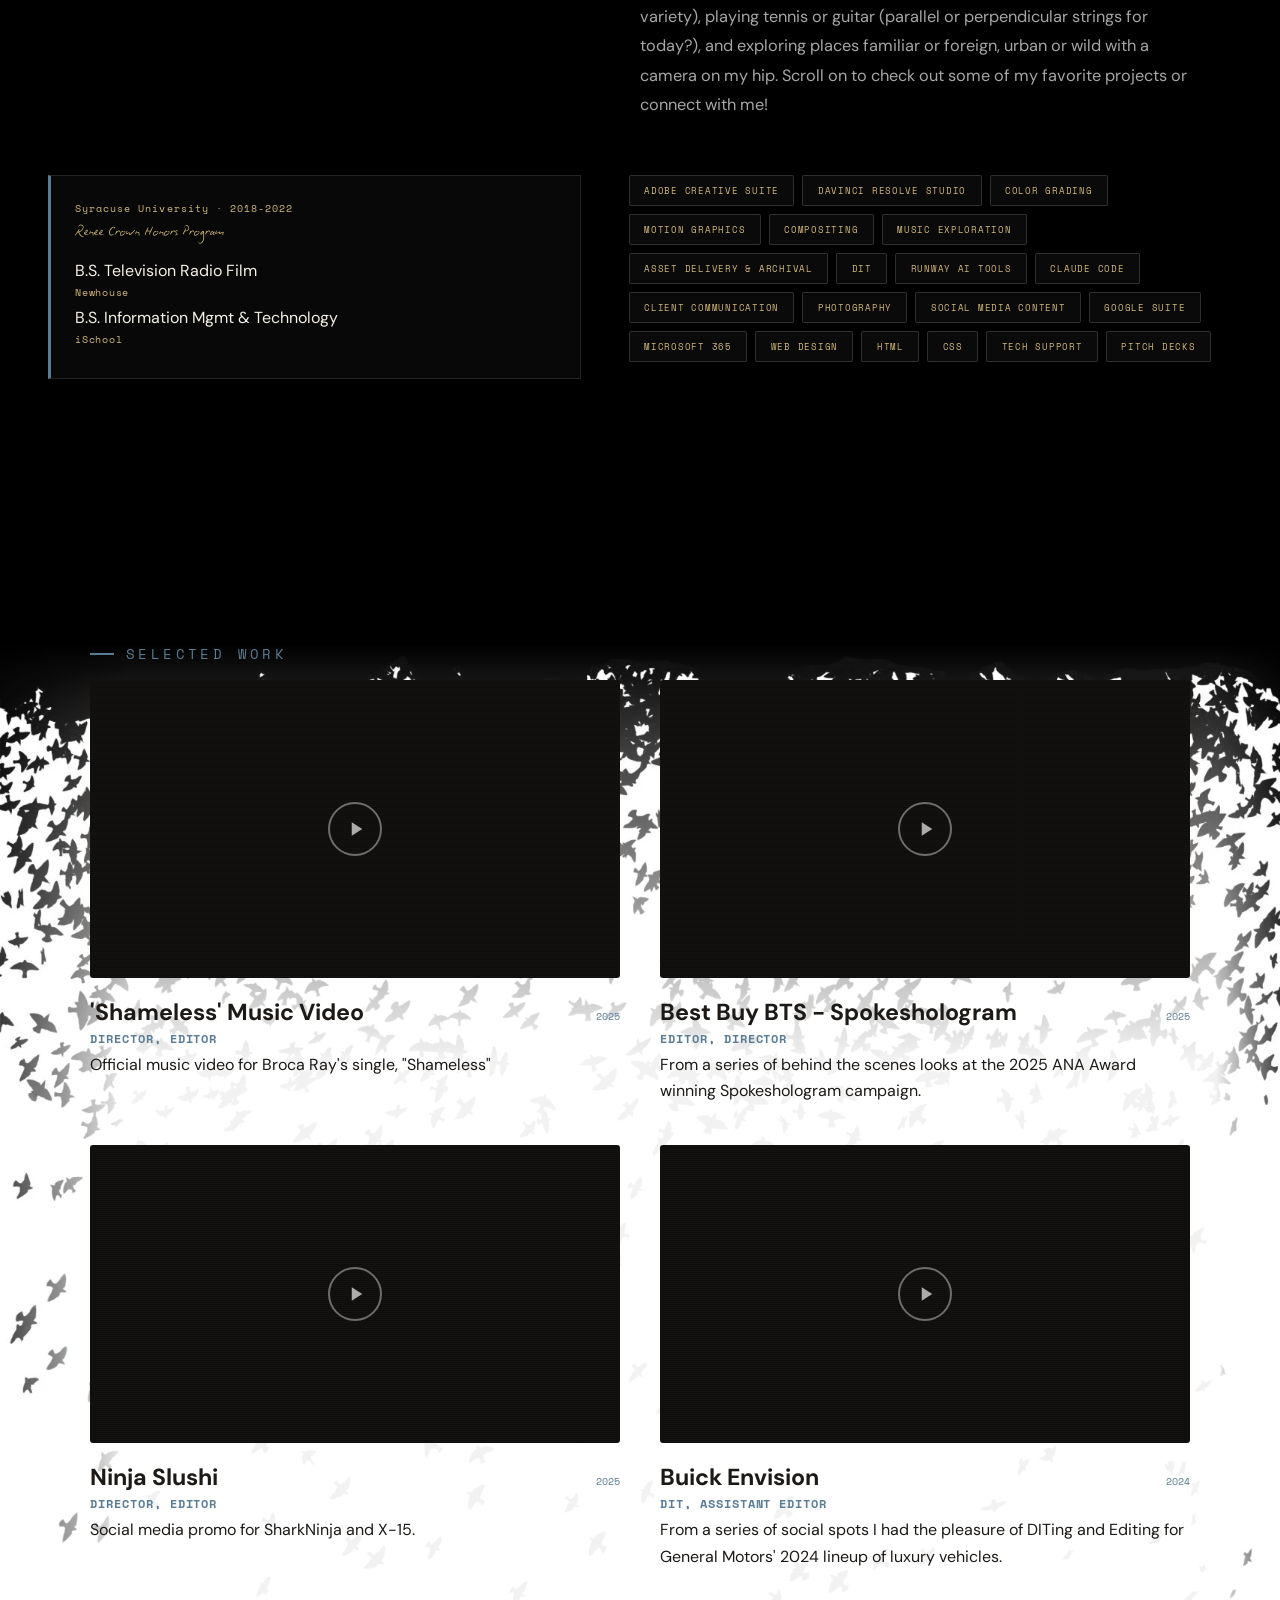
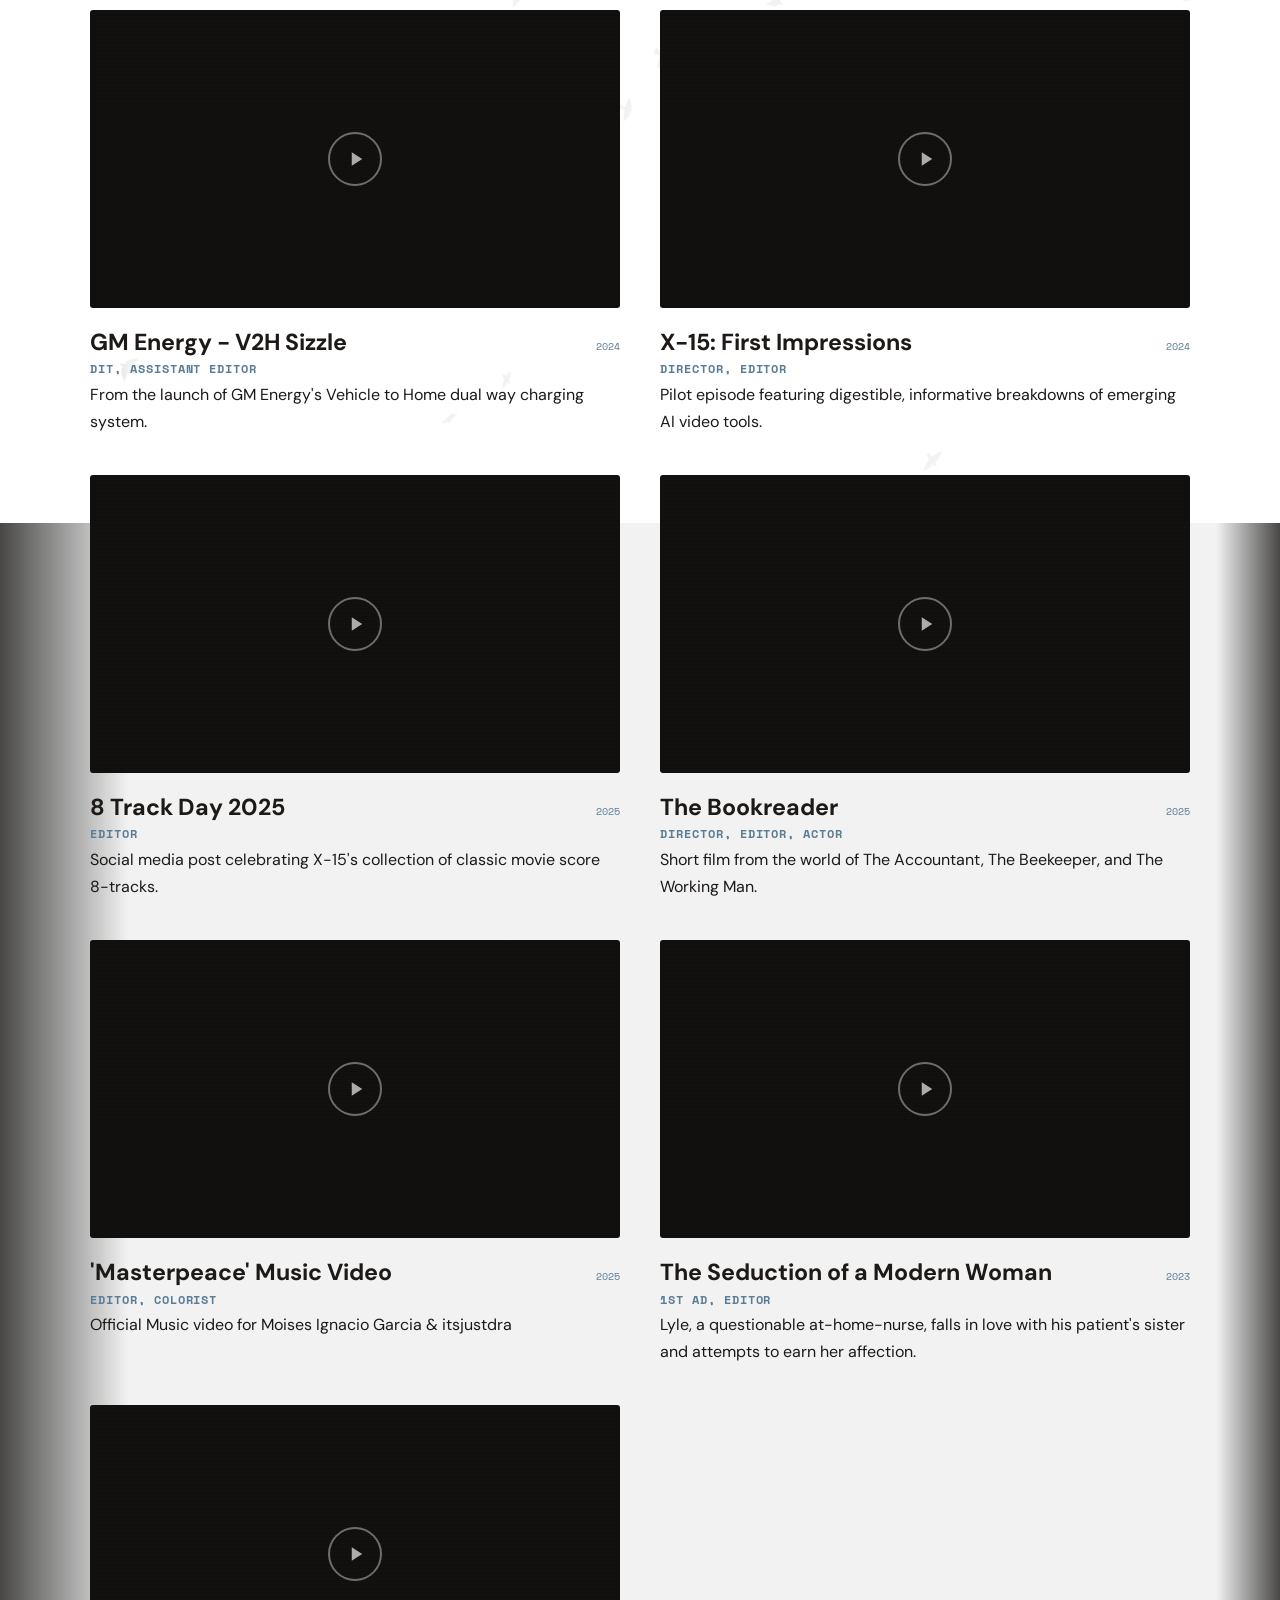
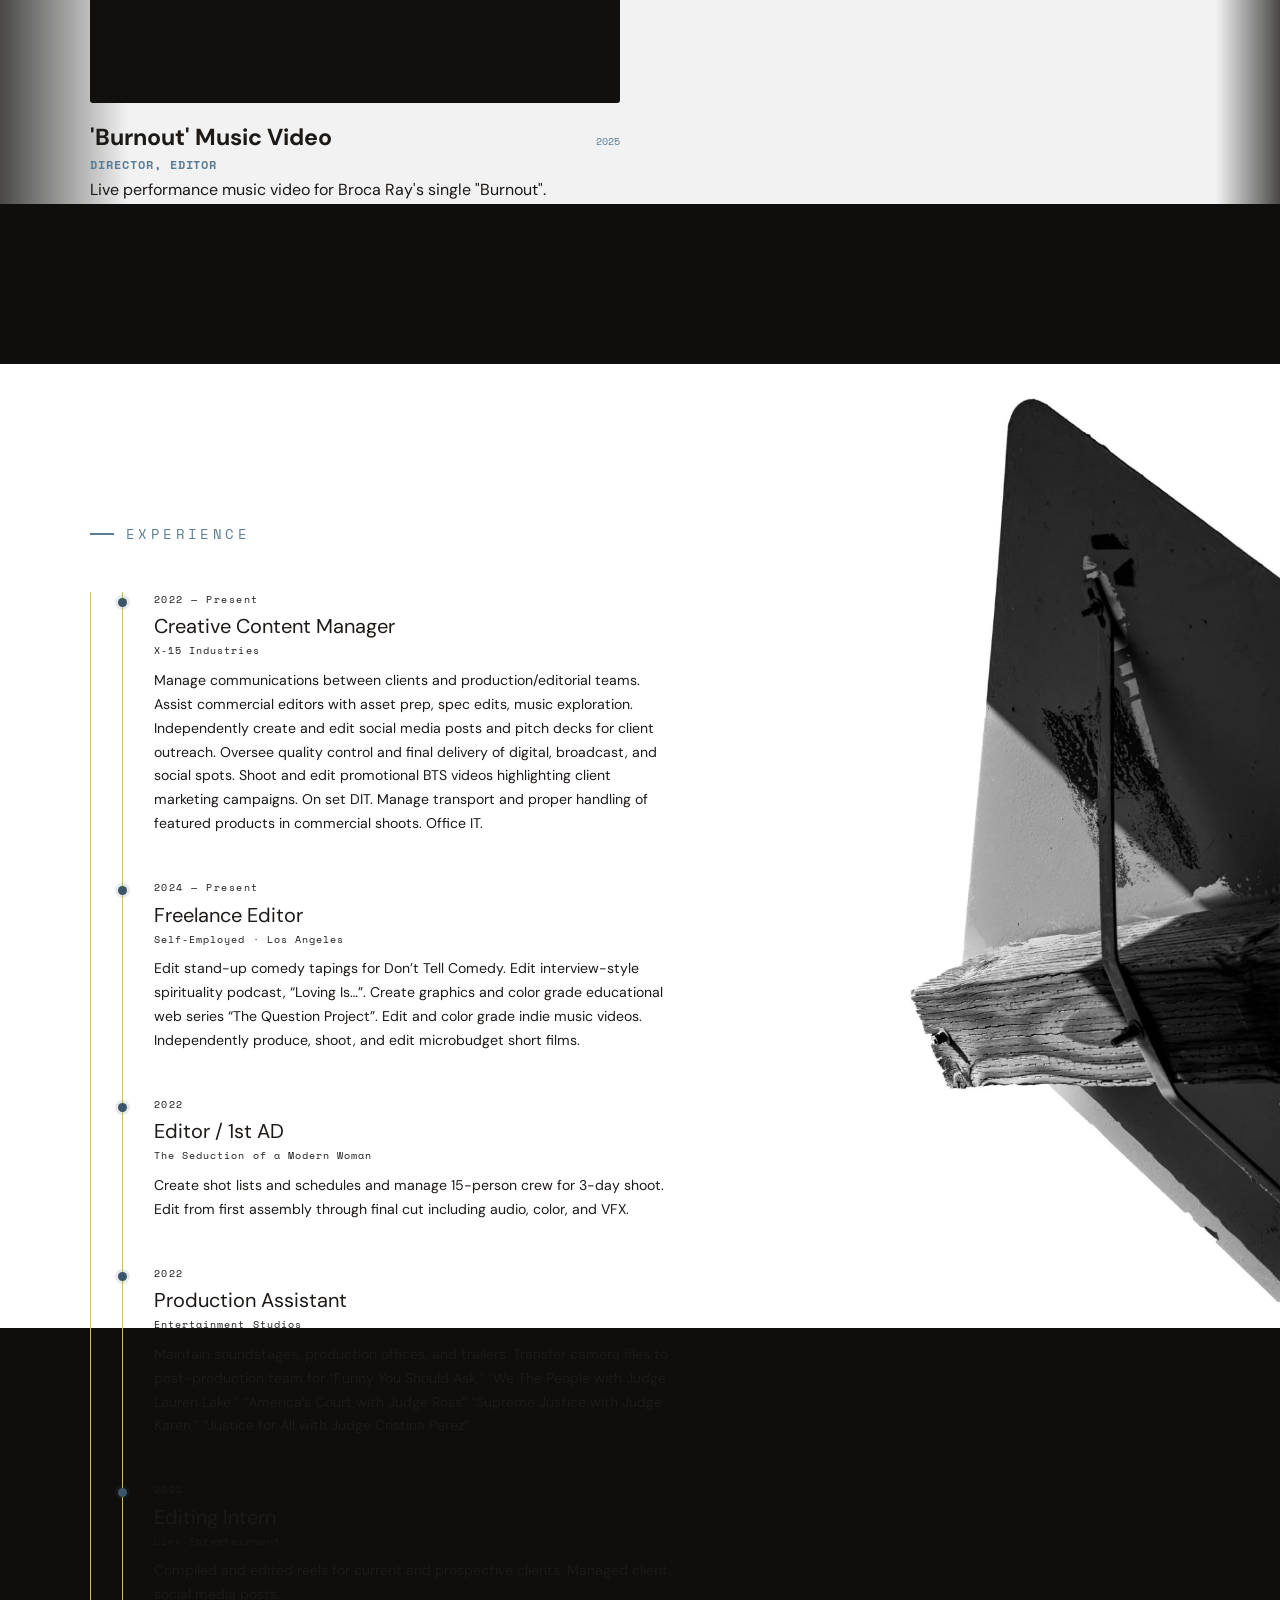
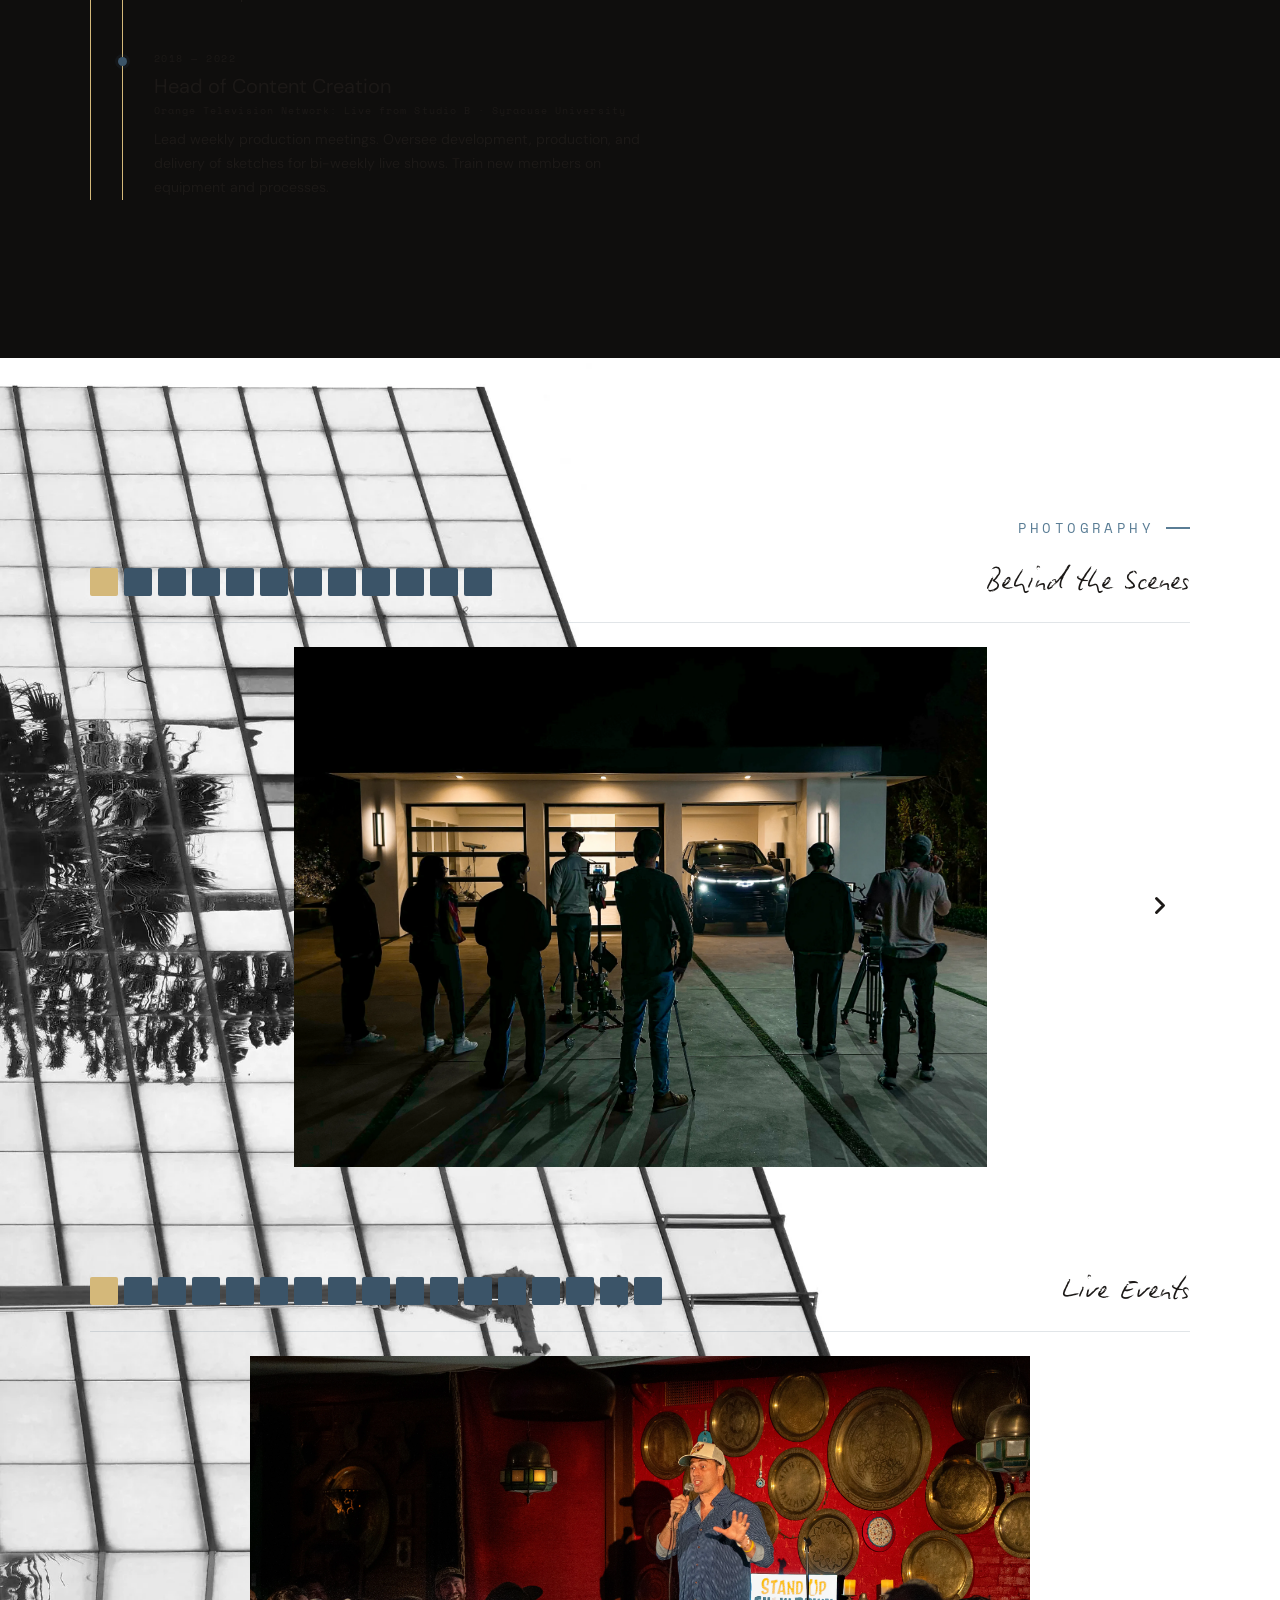
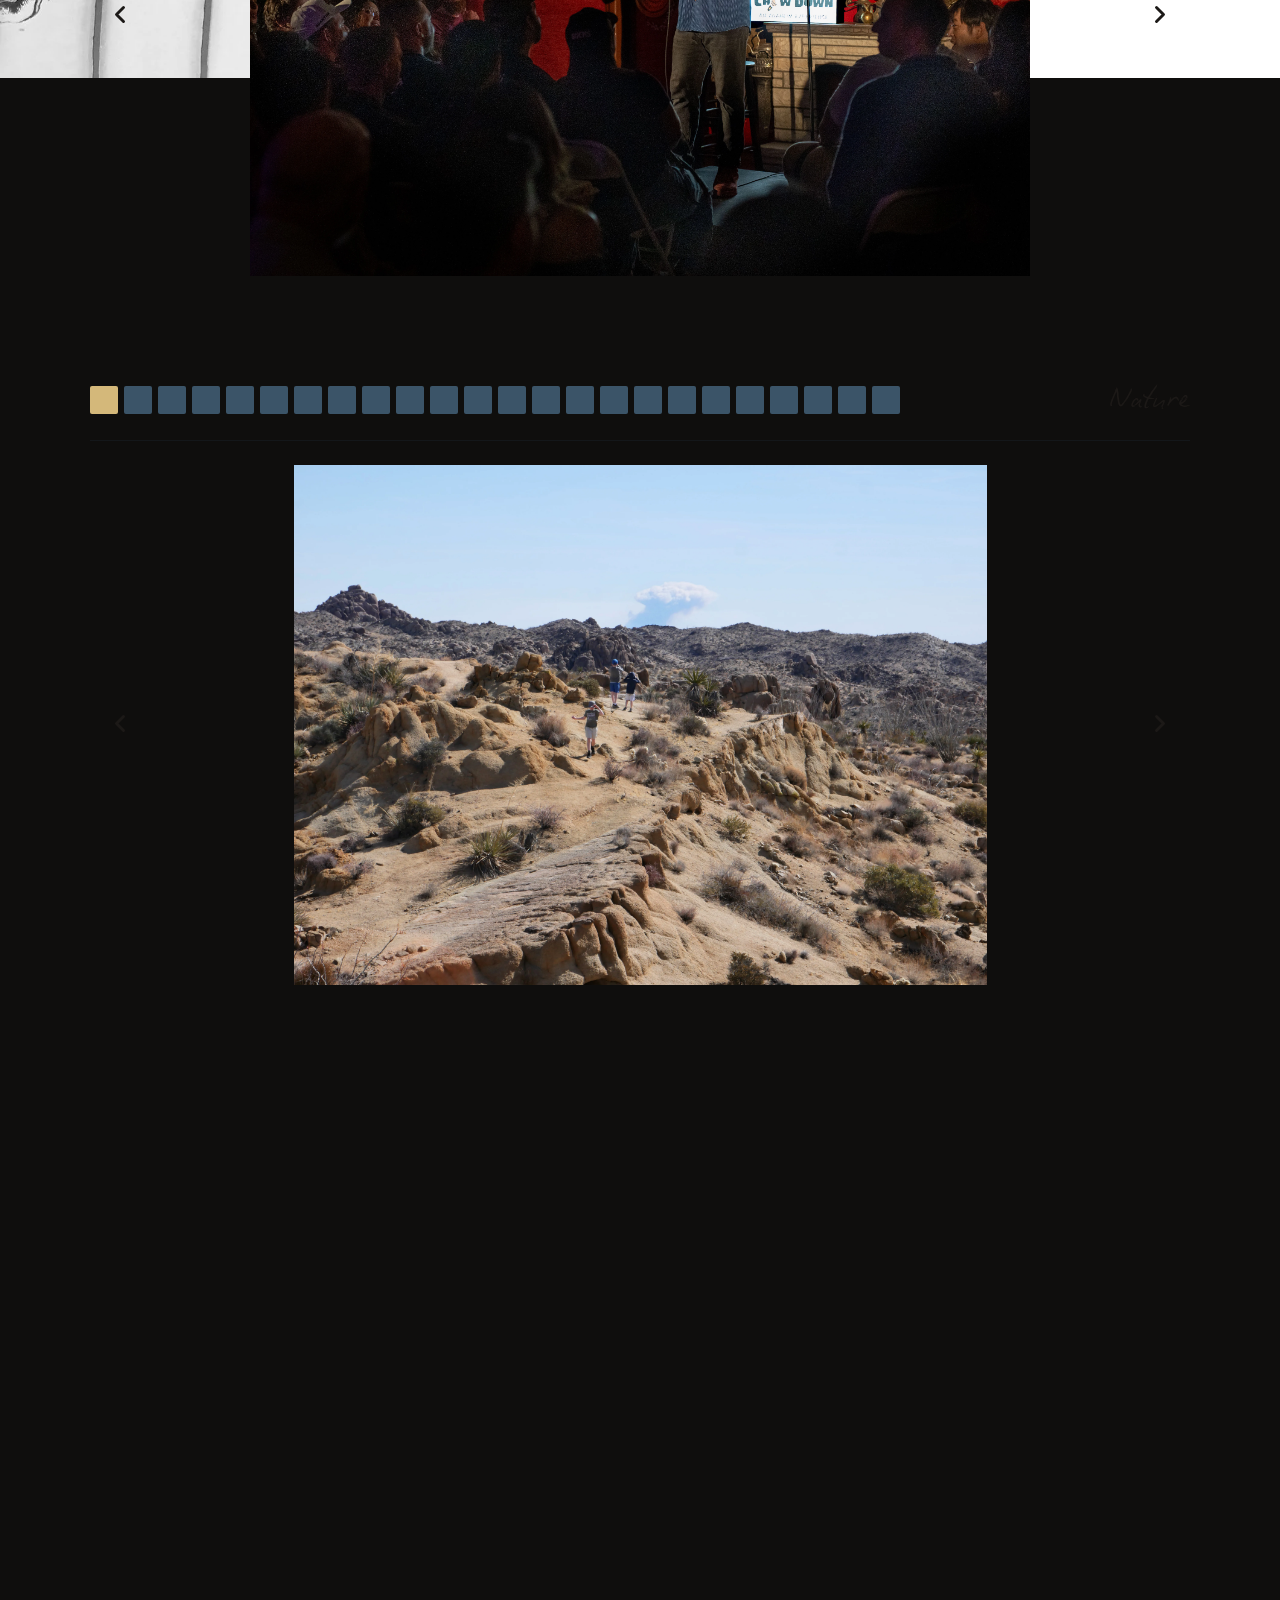
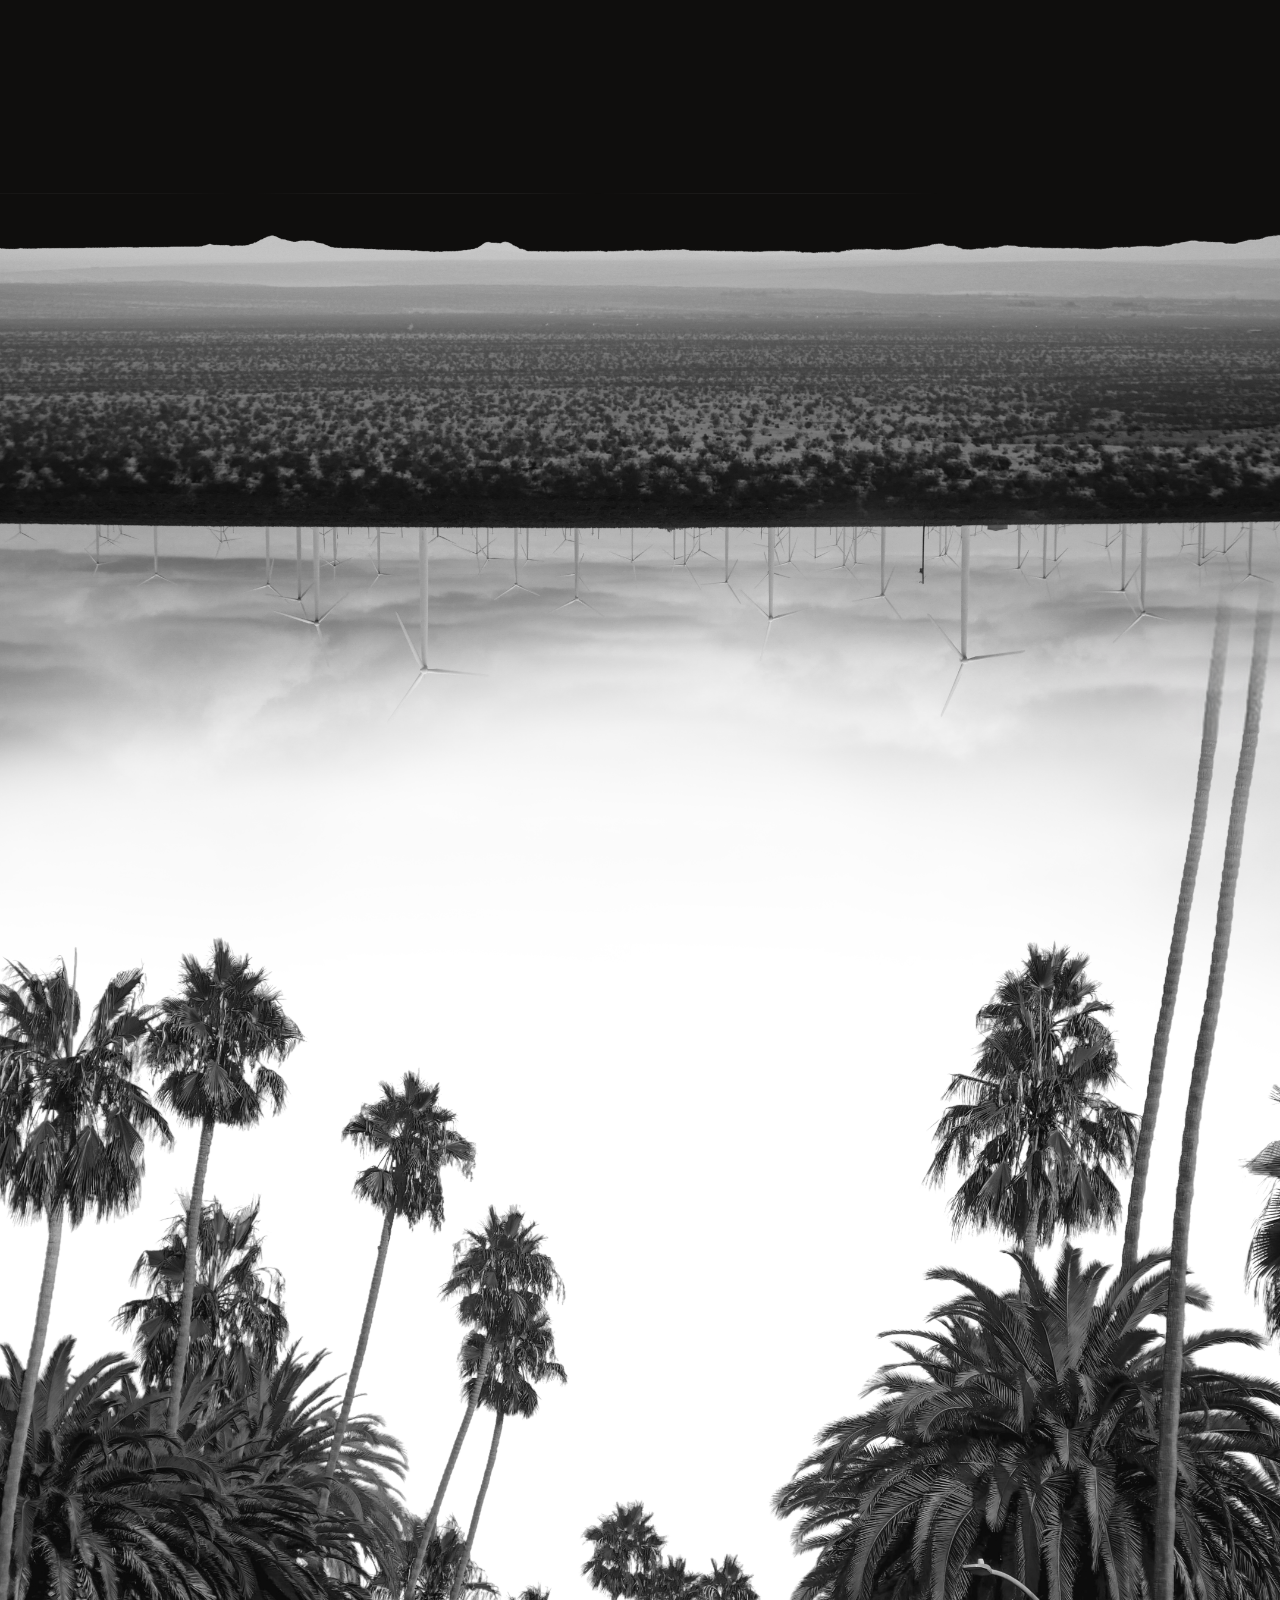
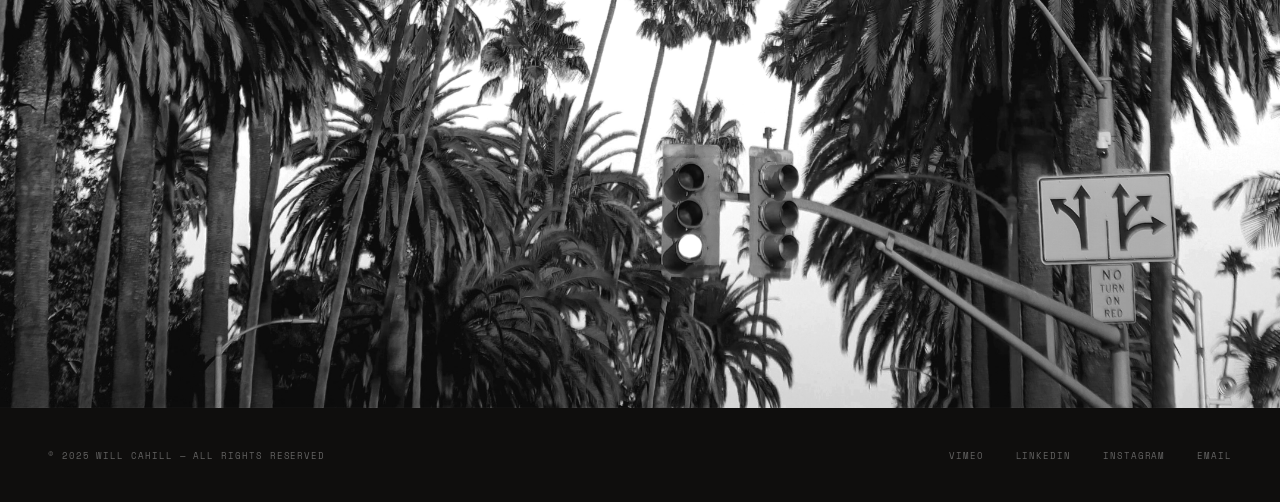
==== commit 2daabf9f: "HOMESTRETCH 0.93 Contact issues" ====
--- a/index.html
+++ b/index.html
@@ -35,8 +35,8 @@
   </div>
 
           <div class="hero-socials">
-            <a href="https://instagram.com/willcahill" target="_blank" aria-label="Instagram"><svg viewBox="0 0 24 24"><rect x="2" y="2" width="20" height="20" rx="5"/><circle cx="12" cy="12" r="5"/><circle cx="17.5" cy="6.5" r="1.5" fill="currentColor" stroke="none"/></svg></a>
-            <a href="/cdn-cgi/l/email-protection#a5d2ccc9c9c6c4cdccc9c99595e5c2c8c4ccc98bc6cac8" aria-label="Email"><svg viewBox="0 0 24 24"><path d="M4 4h16c1.1 0 2 .9 2 2v12c0 1.1-.9 2-2 2H4c-1.1 0-2-.9-2-2V6c0-1.1.9-2 2-2z"/><polyline points="22,6 12,13 2,6"/></svg></a>
+            <a href="https://instagram.com/poodbadfood" target="_blank" aria-label="Instagram"><svg viewBox="0 0 24 24"><rect x="2" y="2" width="20" height="20" rx="5"/><circle cx="12" cy="12" r="5"/><circle cx="17.5" cy="6.5" r="1.5" fill="currentColor" stroke="none"/></svg></a>
+            <a href="#" onclick="event.preventDefault();document.getElementById('emailModal').classList.add('open')" aria-label="Email"><svg viewBox="0 0 24 24"><path d="M4 4h16c1.1 0 2 .9 2 2v12c0 1.1-.9 2-2 2H4c-1.1 0-2-.9-2-2V6c0-1.1.9-2 2-2z"/><polyline points="22,6 12,13 2,6"/></svg></a>
             <a href="https://linkedin.com/in/will-cahill/" target="_blank" aria-label="LinkedIn"><svg viewBox="0 0 24 24"><path d="M16 8a6 6 0 016 6v7h-4v-7a2 2 0 00-2-2 2 2 0 00-2 2v7h-4v-7a6 6 0 016-6z"/><rect x="2" y="9" width="4" height="12"/><circle cx="4" cy="4" r="2"/></svg></a>
           </div>
         </div>
@@ -376,7 +376,7 @@
         <button class="contact-link contact-email-btn" onclick="document.getElementById('emailModal').classList.add('open')">
   <svg viewBox="0 0 24 24"><path d="M4 4h16c1.1 0 2 .9 2 2v12c0 1.1-.9 2-2 2H4c-1.1 0-2-.9-2-2V6c0-1.1.9-2 2-2z"/><polyline points="22,6 12,13 2,6"/></svg>Email
 </button>
-        <a href="https://instagram.com/willcahill" target="_blank" class="contact-link"><svg viewBox="0 0 24 24"><rect x="2" y="2" width="20" height="20" rx="5"/><circle cx="12" cy="12" r="5"/><circle cx="17.5" cy="6.5" r="1.5" fill="currentColor" stroke="none"/></svg>Instagram</a>
+        <a href="https://instagram.com/poodbadfood" target="_blank" class="contact-link"><svg viewBox="0 0 24 24"><rect x="2" y="2" width="20" height="20" rx="5"/><circle cx="12" cy="12" r="5"/><circle cx="17.5" cy="6.5" r="1.5" fill="currentColor" stroke="none"/></svg>Instagram</a>
         <a href="https://linkedin.com/in/will-cahill/" target="_blank" class="contact-link"><svg viewBox="0 0 24 24"><path d="M16 8a6 6 0 016 6v7h-4v-7a2 2 0 00-2-2 2 2 0 00-2 2v7h-4v-7a6 6 0 016-6z"/><rect x="2" y="9" width="4" height="12"/><circle cx="4" cy="4" r="2"/></svg>LinkedIn</a>
         <a href="https://vimeo.com/willcahill" target="_blank" class="contact-link"><svg viewBox="0 0 24 24"><path d="M21 2H3c-1.1 0-2 .9-2 2v16c0 1.1.9 2 2 2h18c1.1 0 2-.9 2-2V4c0-1.1-.9-2-2-2z"/><polygon points="10 8 16 12 10 16 10 8" fill="none" stroke="currentColor"/></svg>Vimeo</a>
       </div>
@@ -388,8 +388,8 @@
   <div class="footer-links">
     <a href="https://vimeo.com/willcahill" target="_blank">Vimeo</a>
     <a href="https://linkedin.com/in/will-cahill/" target="_blank">LinkedIn</a>
-    <a href="https://instagram.com/willcahill" target="_blank">Instagram</a>
-    <a href="/cdn-cgi/l/email-protection#52253b3e3e31333a3b3e3e6b6b12353f333b3e7c313d3f">Email</a>
+    <a href="https://instagram.com/poodbadfood" target="_blank">Instagram</a>
+    <a href="#" onclick="event.preventDefault();document.getElementById('emailModal').classList.add('open')">Email</a>
   </div>
 </footer>
 <script data-cfasync="false" src="/cdn-cgi/scripts/5c5dd728/cloudflare-static/email-decode.min.js"></script>
--- a/style.css
+++ b/style.css
@@ -380,7 +380,7 @@
 }
 
 /* Modal */
-.contact-email-btn { background: none; border: none; cursor: pointer; font-family: var(--font-mono); font-size: 1.08rem; }
+.contact-email-btn { background: none; border: none; border-bottom: 1px solid rgba(0,0,0,0.1); cursor: pointer; font-family: var(--font-mono); font-size: 1.08rem; }
 .modal-overlay { position: fixed; inset: 0; background: rgba(0,0,0,0.75); z-index: 2000; display: flex; align-items: center; justify-content: center; opacity: 0; pointer-events: none; transition: opacity 0.3s ease; }
 .modal-overlay.open { opacity: 1; pointer-events: auto; }
 .modal-box { background: var(--dark); border: 1px solid rgba(90,125,149,0.3); border-radius: 6px; padding: 2.5rem; width: 100%; max-width: 480px; position: relative; }
@@ -405,6 +405,7 @@
   .section-pad-heavy { padding: 7rem 1.5rem; }
   .hero { padding: 4rem 1.5rem 3rem; }
   .hero-name { white-space: normal; }
+  .hero-socials a { width: 44px; height: 44px; }
   .hero-video-row { padding: 0; }
   #about { background-image: none; background-color: var(--dark); }
   .about-layout { justify-content: stretch; }
@@ -421,7 +422,9 @@
   .gallery-thumbs { order: 2; width: 100%; justify-content: flex-start; }
   .gallery-viewer { height: auto; }
   .gallery-main { min-height: 280px; }
-  .contact-full { min-height: 100vh; padding: 7rem 1.5rem; }
+  .contact-headline .line-spacer { height: 3em; }
+.contact-headline .line-spacer:last-child { height: 1.5em; }
+.contact-full { padding: 4rem 1.5rem; }
   .contact-headline { white-space: normal; }
   footer { flex-direction: column; gap: 1rem; text-align: center; }
 }
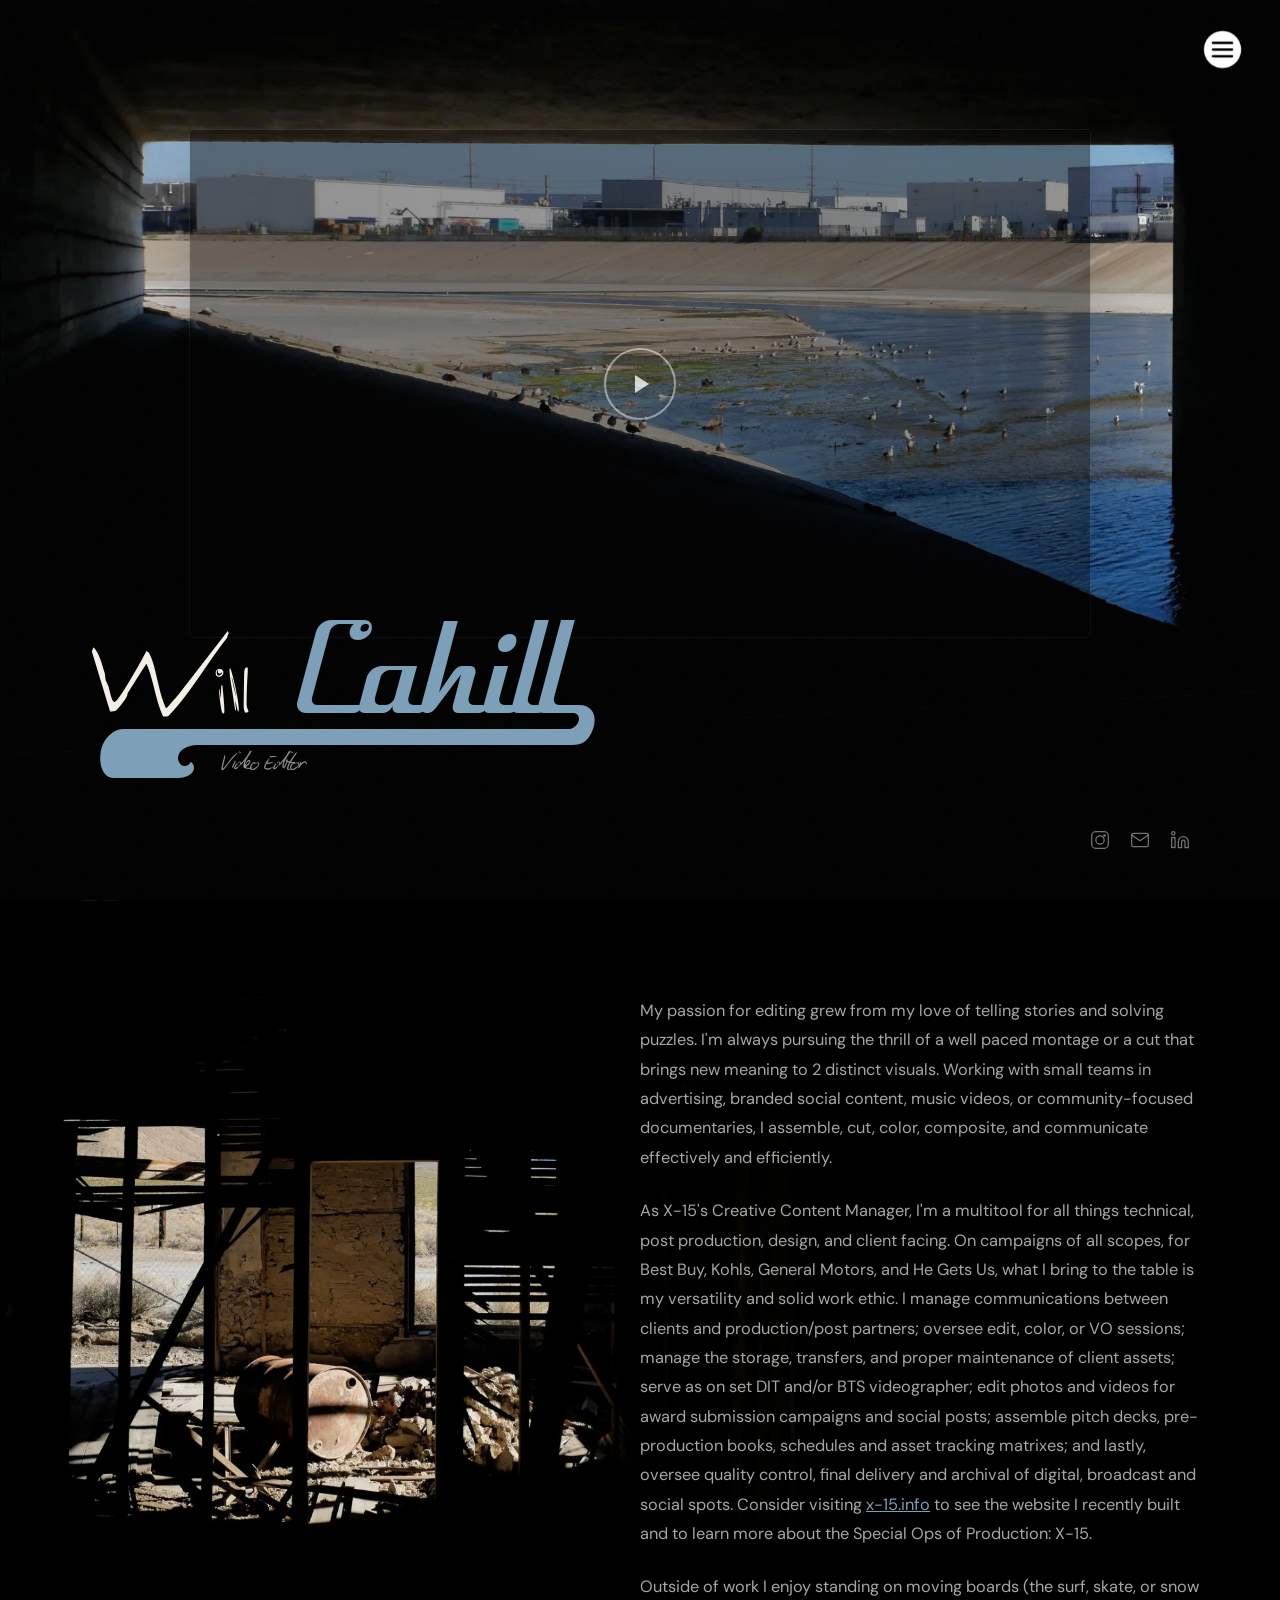
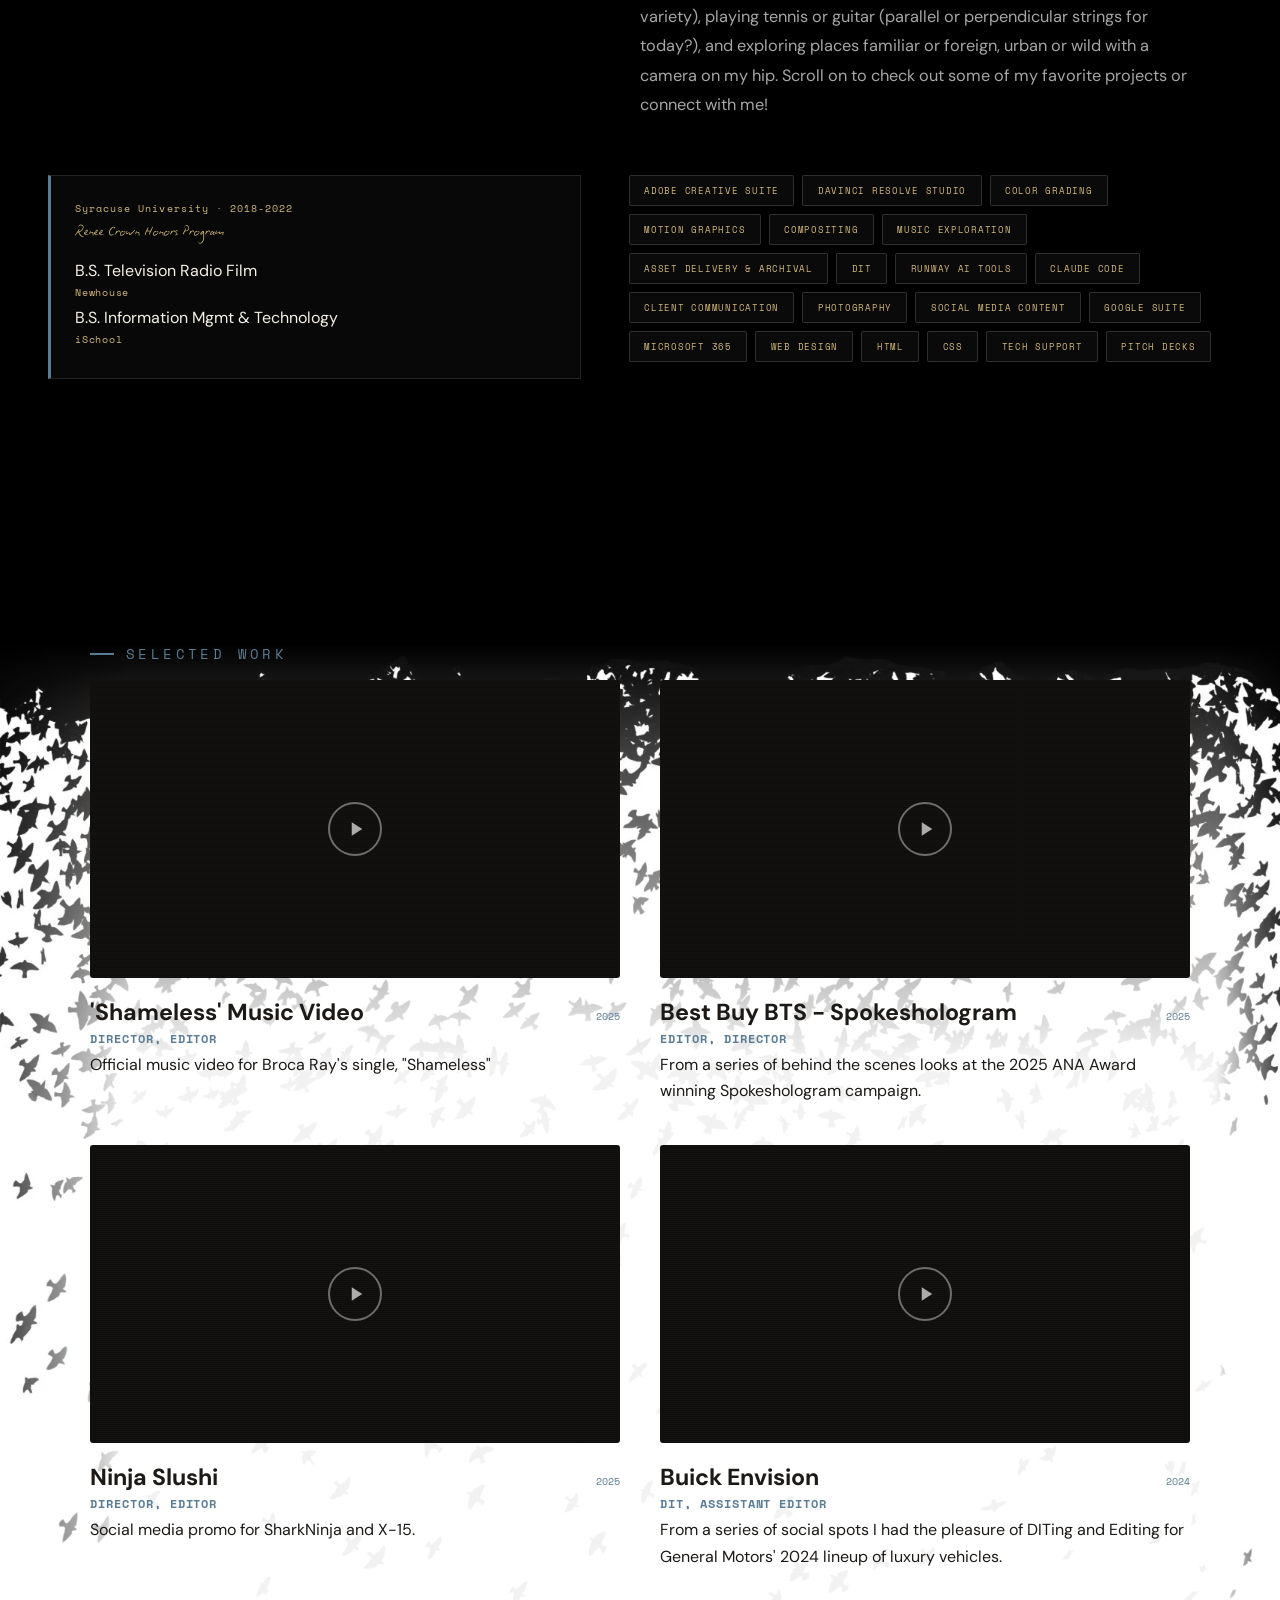
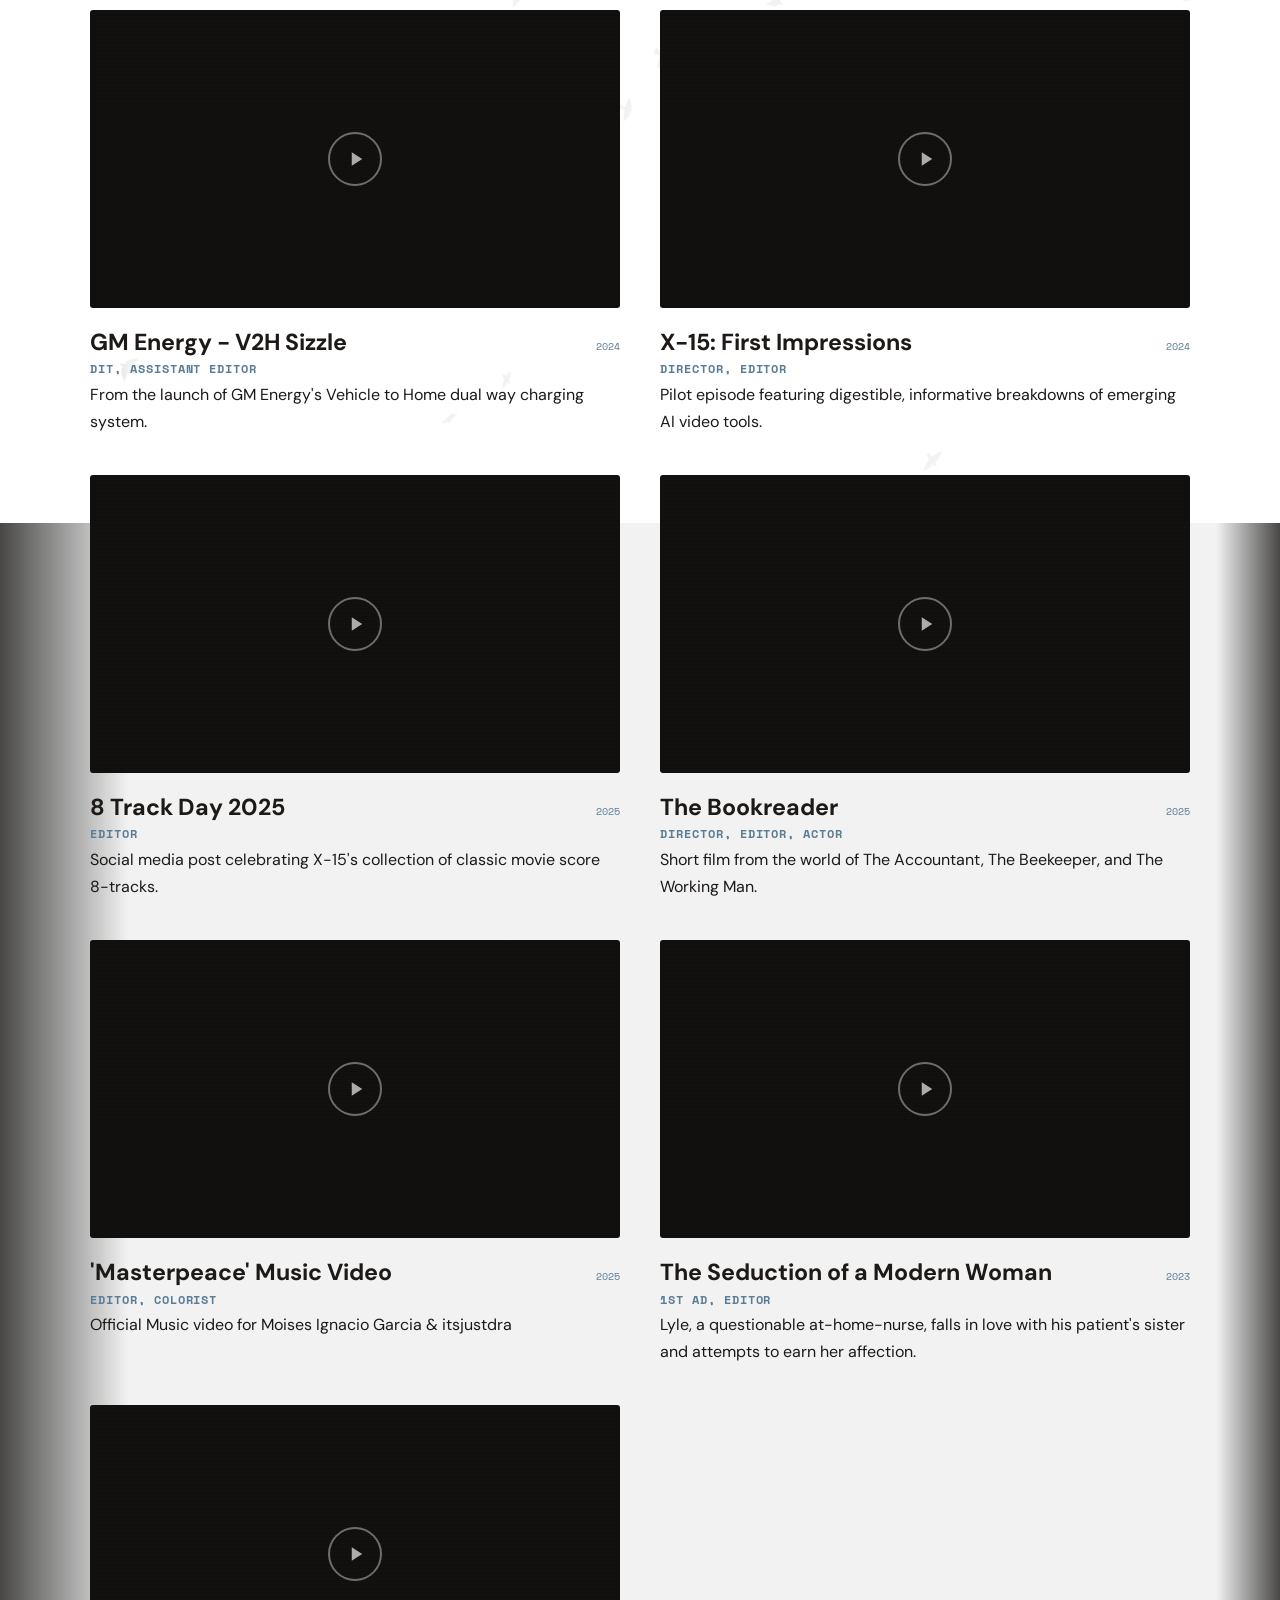
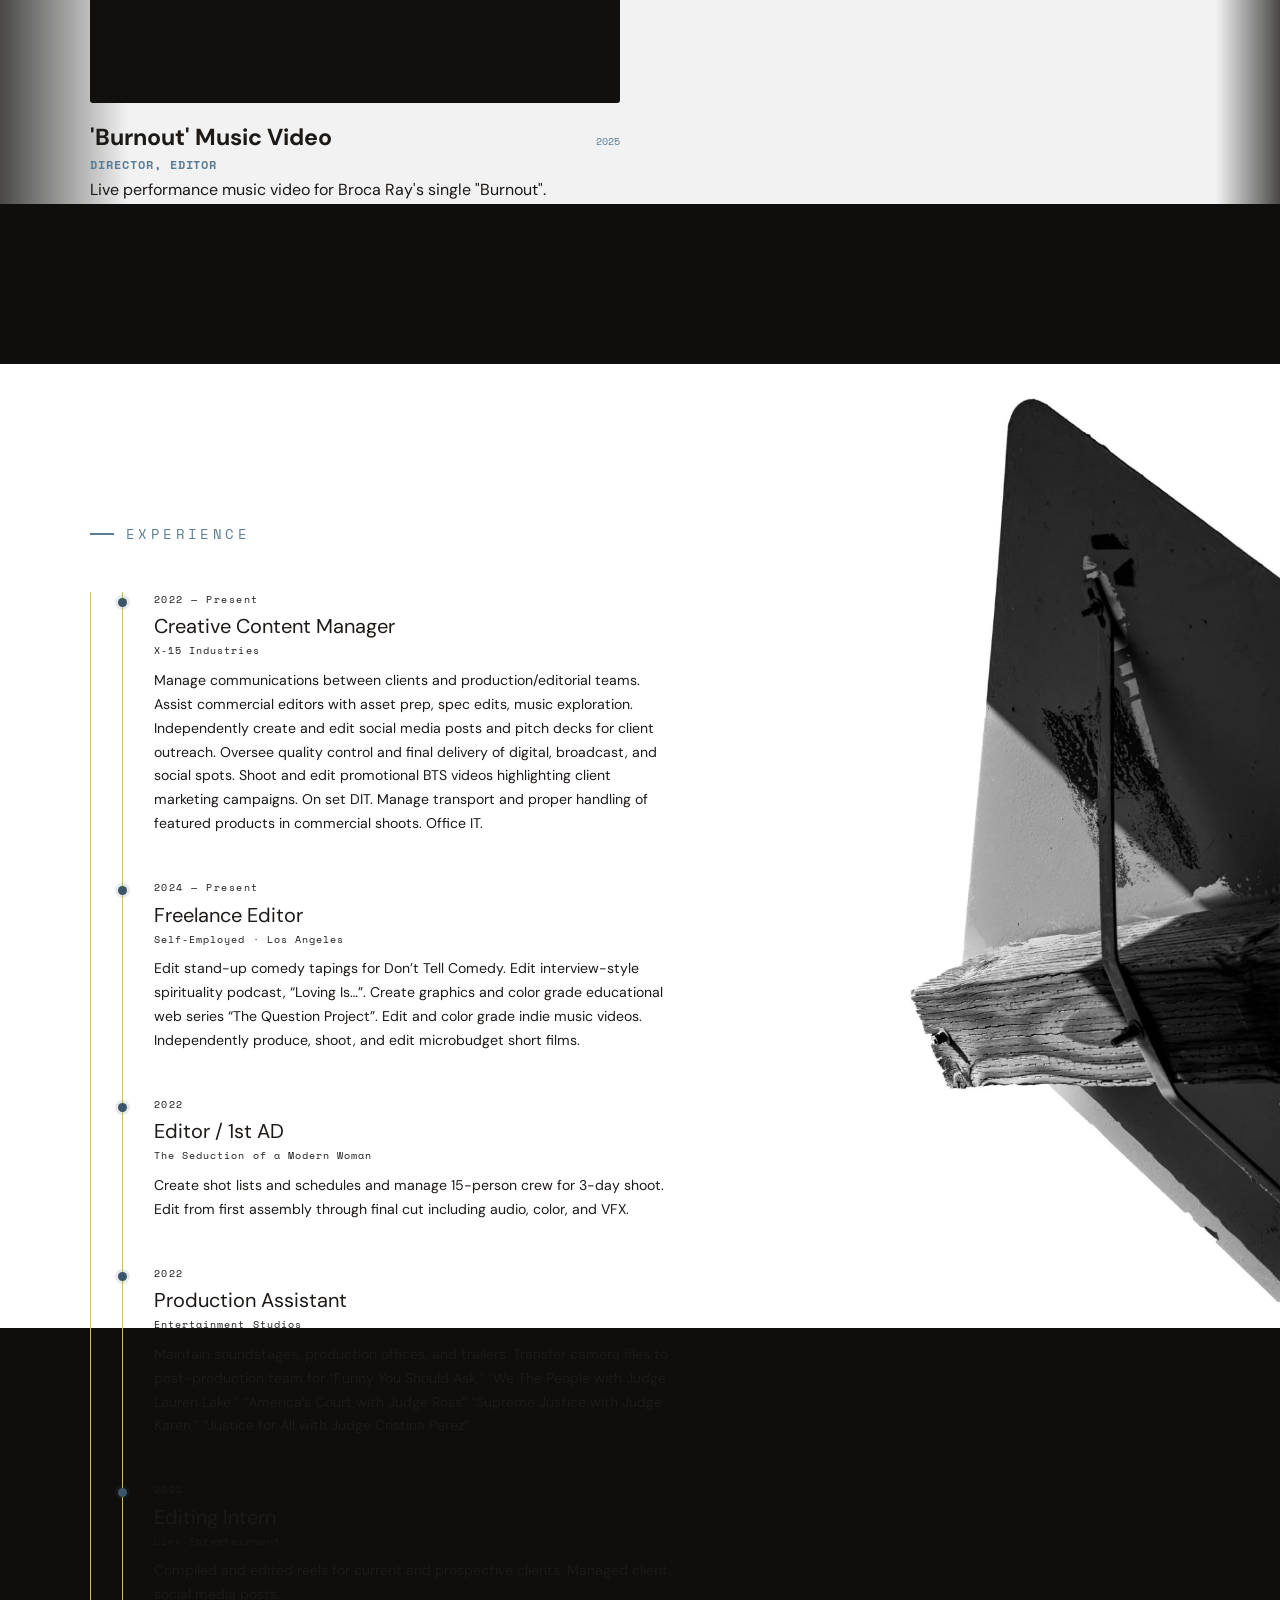
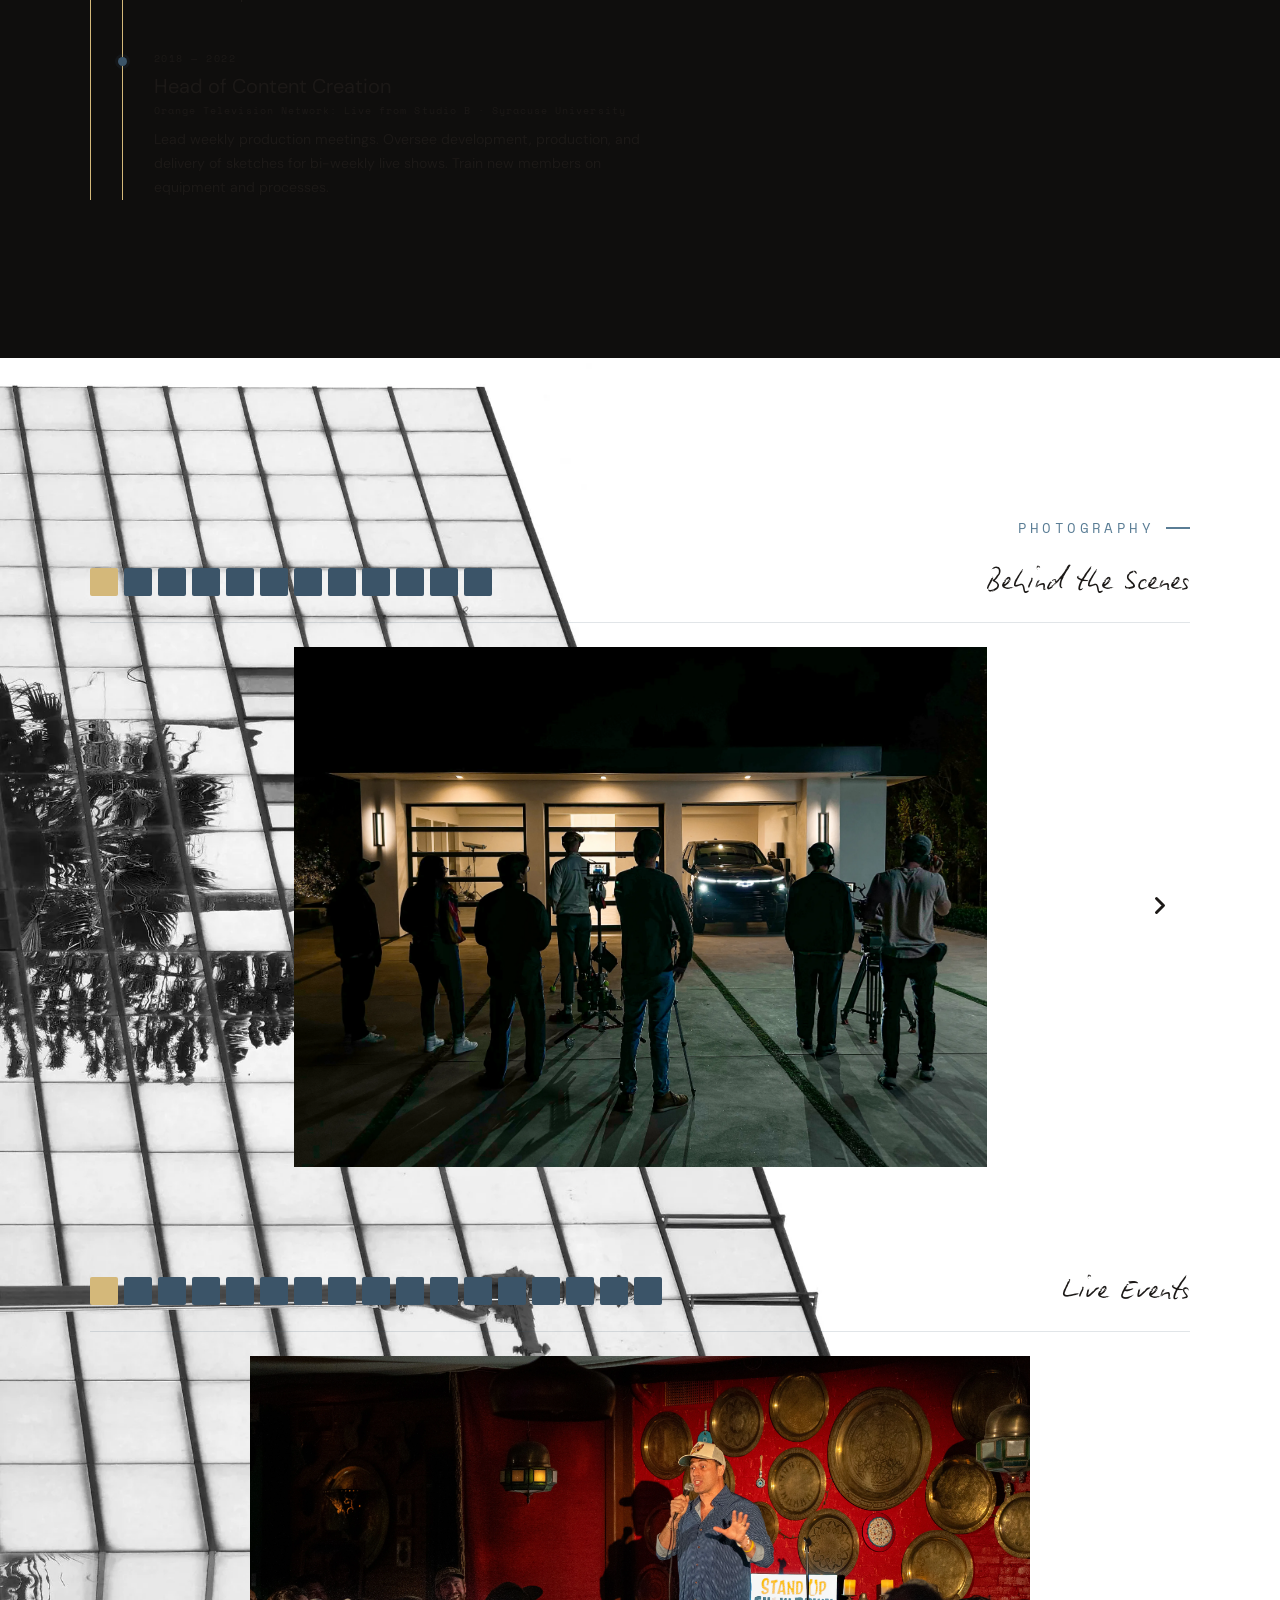
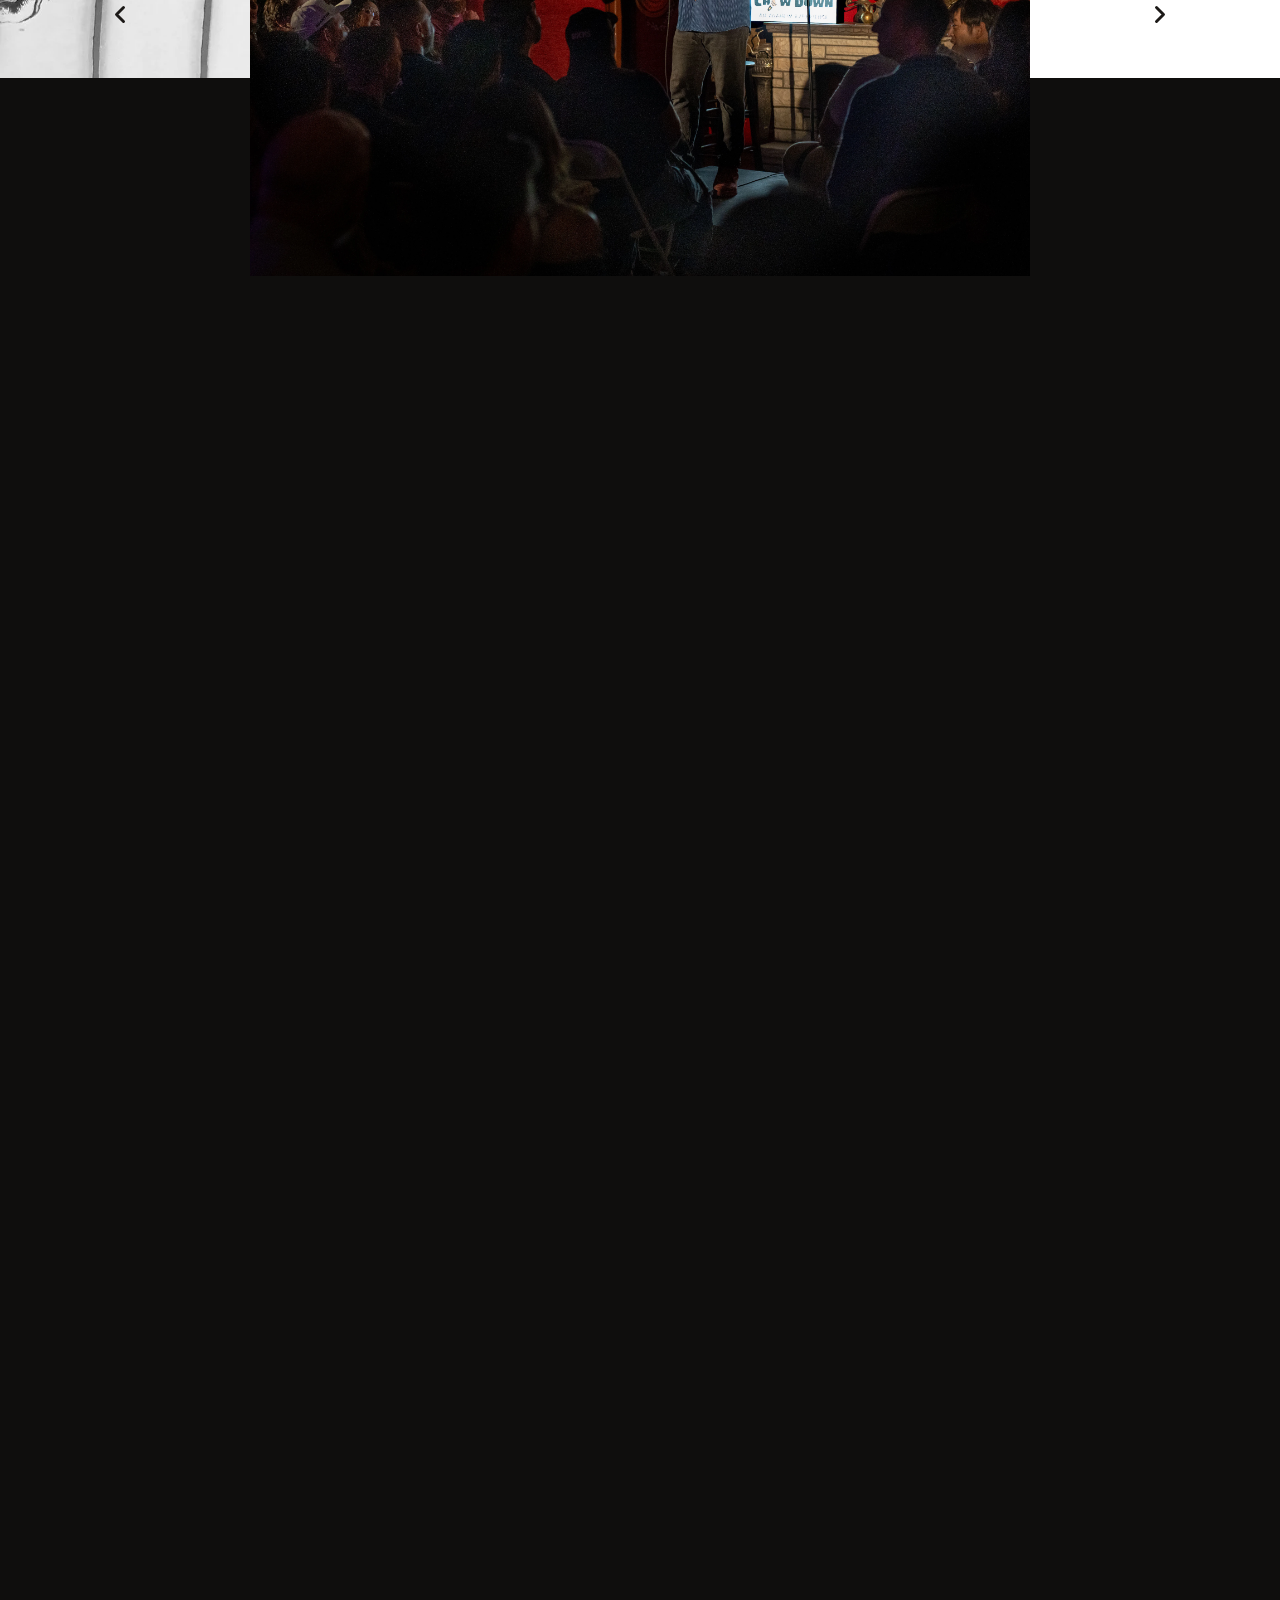
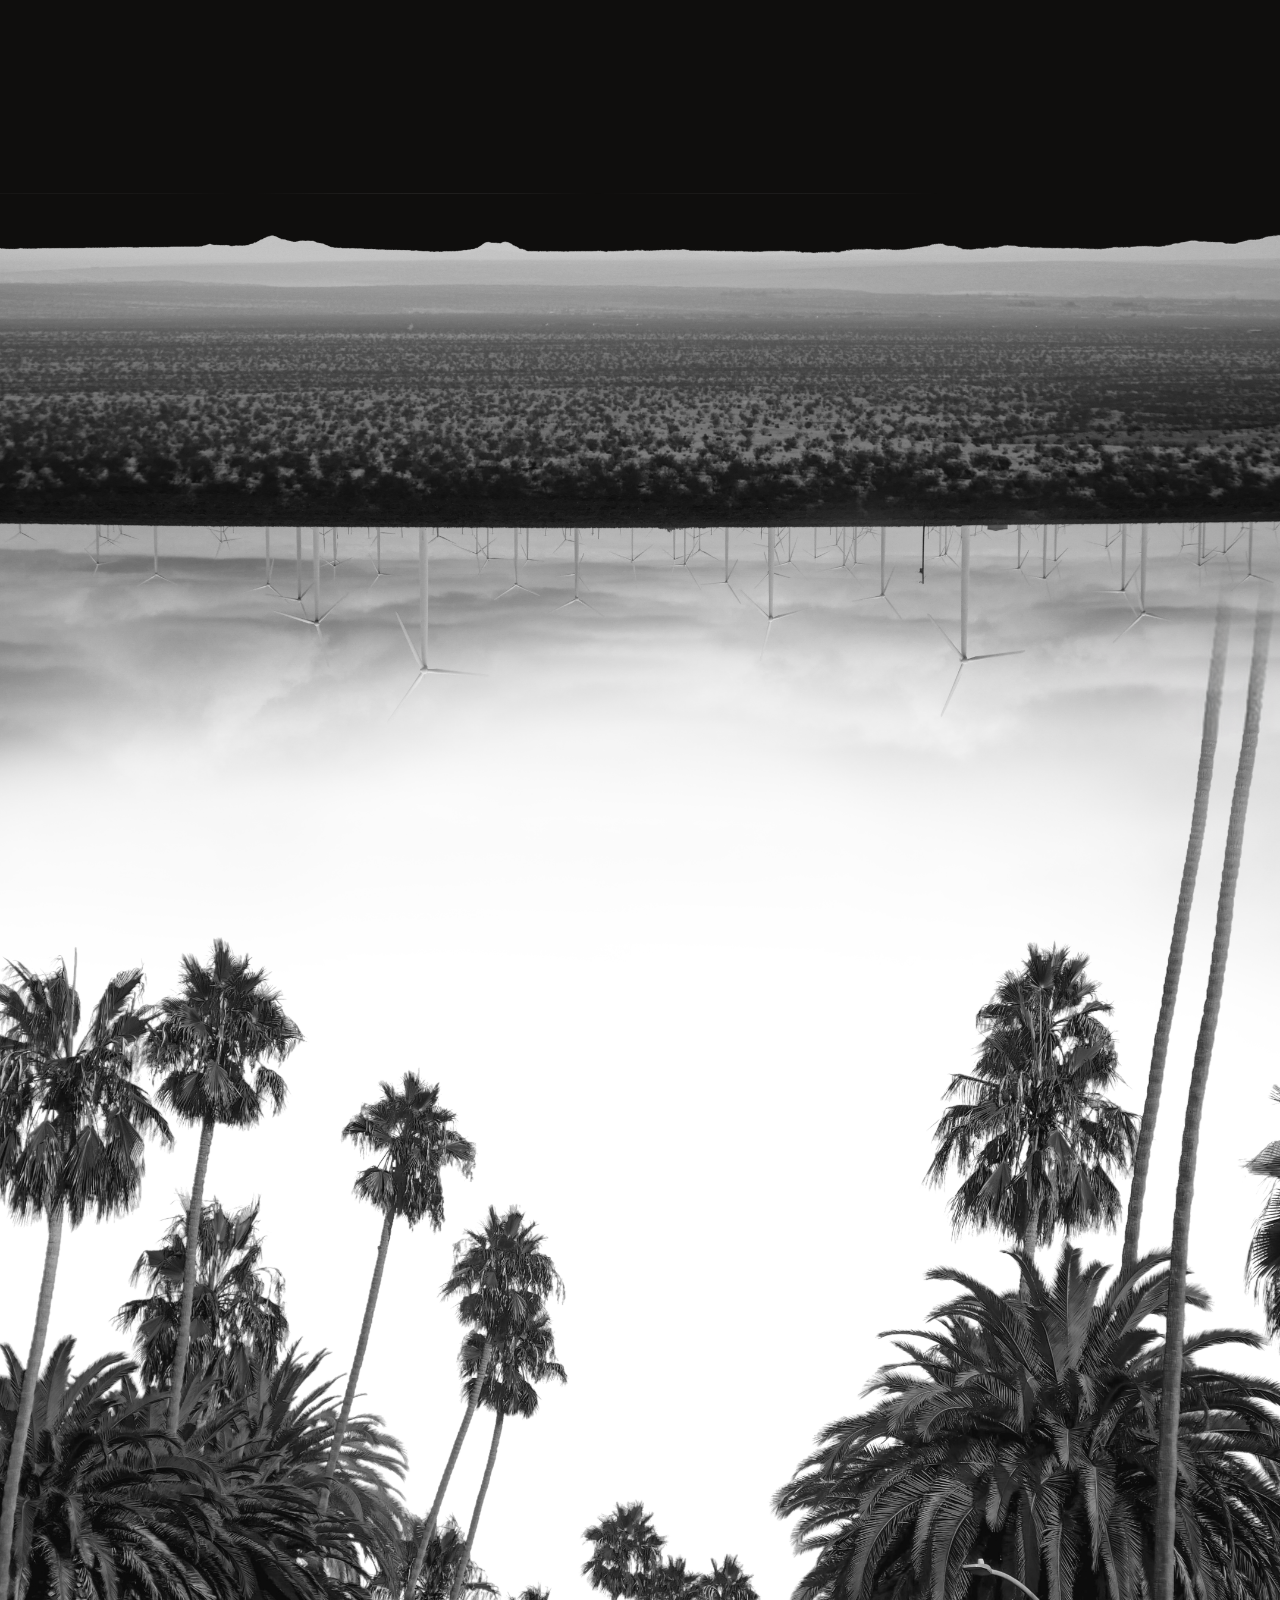
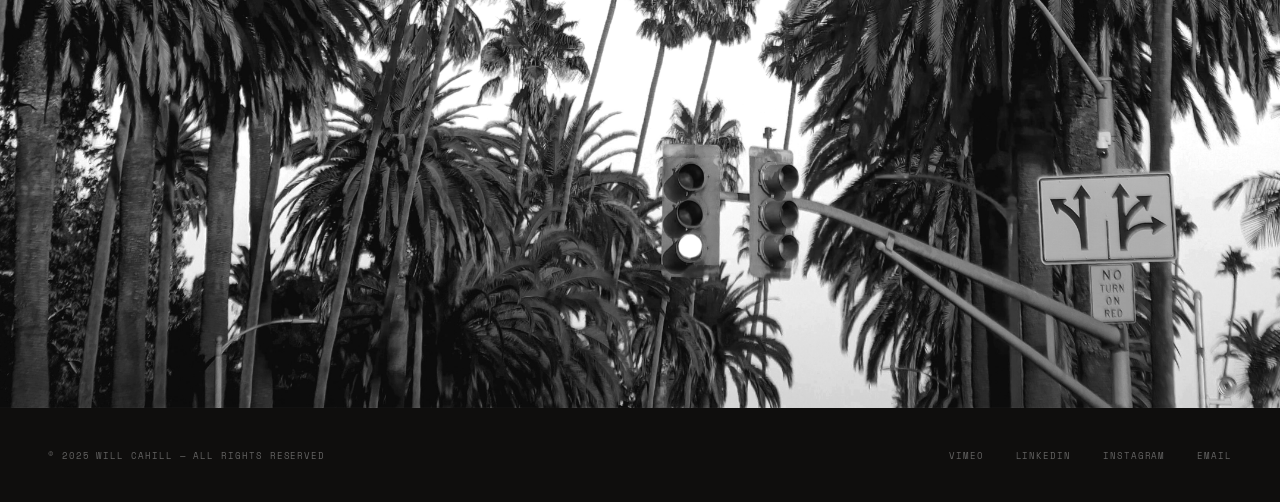
==== commit 55c74685: "HOMESTRETCH 0.935 MOBILE SPACING EXTRAVAGANZA" ====
--- a/index.html
+++ b/index.html
@@ -28,21 +28,19 @@
   <section class="hero">
     <div class="hero-inner">
       <div class="hero-video-row fade-up">
-
         <div class="hero-reel">
-  <div class="reel-frame" id="heroReel" data-platform="vimeo" data-video-id="1199539786">
-    <div class="reel-play"><svg viewBox="0 0 24 24"><polygon points="5,3 19,12 5,21"/></svg></div>
-  </div>
-
-          <div class="hero-socials">
-            <a href="https://instagram.com/poodbadfood" target="_blank" aria-label="Instagram"><svg viewBox="0 0 24 24"><rect x="2" y="2" width="20" height="20" rx="5"/><circle cx="12" cy="12" r="5"/><circle cx="17.5" cy="6.5" r="1.5" fill="currentColor" stroke="none"/></svg></a>
-            <a href="#" onclick="event.preventDefault();document.getElementById('emailModal').classList.add('open')" aria-label="Email"><svg viewBox="0 0 24 24"><path d="M4 4h16c1.1 0 2 .9 2 2v12c0 1.1-.9 2-2 2H4c-1.1 0-2-.9-2-2V6c0-1.1.9-2 2-2z"/><polyline points="22,6 12,13 2,6"/></svg></a>
-            <a href="https://linkedin.com/in/will-cahill/" target="_blank" aria-label="LinkedIn"><svg viewBox="0 0 24 24"><path d="M16 8a6 6 0 016 6v7h-4v-7a2 2 0 00-2-2 2 2 0 00-2 2v7h-4v-7a6 6 0 016-6z"/><rect x="2" y="9" width="4" height="12"/><circle cx="4" cy="4" r="2"/></svg></a>
+          <div class="reel-frame" id="heroReel" data-platform="vimeo" data-video-id="1199539786">
+            <div class="reel-play"><svg viewBox="0 0 24 24"><polygon points="5,3 19,12 5,21"/></svg></div>
           </div>
         </div>
       </div>
       <div class="hero-bottom-left fade-up stagger-1">
         <h1 class="hero-name"><span class="char-w">W</span><span class="char-il">il</span><span class="char-l2">l</span> <span class="last char-cahill">Cahill÷<span class="hero-tagline">Video Editor</span></span></h1>
+      </div>
+      <div class="hero-socials">
+        <a href="https://instagram.com/poodbadfood" target="_blank" aria-label="Instagram"><svg viewBox="0 0 24 24"><rect x="2" y="2" width="20" height="20" rx="5"/><circle cx="12" cy="12" r="5"/><circle cx="17.5" cy="6.5" r="1.5" fill="currentColor" stroke="none"/></svg></a>
+        <a href="#" onclick="event.preventDefault();document.getElementById('emailModal').classList.add('open')" aria-label="Email"><svg viewBox="0 0 24 24"><path d="M4 4h16c1.1 0 2 .9 2 2v12c0 1.1-.9 2-2 2H4c-1.1 0-2-.9-2-2V6c0-1.1.9-2 2-2z"/><polyline points="22,6 12,13 2,6"/></svg></a>
+        <a href="https://linkedin.com/in/will-cahill/" target="_blank" aria-label="LinkedIn"><svg viewBox="0 0 24 24"><path d="M16 8a6 6 0 016 6v7h-4v-7a2 2 0 00-2-2 2 2 0 00-2 2v7h-4v-7a6 6 0 016-6z"/><rect x="2" y="9" width="4" height="12"/><circle cx="4" cy="4" r="2"/></svg></a>
       </div>
     </div>
   </section>
--- a/style.css
+++ b/style.css
@@ -409,6 +409,7 @@
   .hero-video-row { padding: 0; }
   #about { background-image: none; background-color: var(--dark); }
   .about-layout { justify-content: stretch; }
+  .about-text p { font-size: 0.71rem; }
   .about-content-right { max-width: 100%; }
   .skills-edu-row { flex-direction: column; }
   .skills-edu-row .education-block { width: 100%; }
@@ -417,14 +418,20 @@
   .project-grid-2col { grid-template-columns: 1fr; }
   .project-grid-2col::before,
   .project-grid-2col::after { display: none; }
+  #experience .sticky-content { margin-top: -20vw; }
+  #photos .sticky-content { margin-top: -20vw; }
+  #work .sticky-content { margin-top: -20vw; }
+  #contact { min-height: 100vh; }
   .gallery-segment-header { flex-wrap: wrap; }
   .gallery-segment-label { order: 1; white-space: normal; }
   .gallery-thumbs { order: 2; width: 100%; justify-content: flex-start; }
   .gallery-viewer { height: auto; }
   .gallery-main { min-height: 280px; }
   .contact-headline .line-spacer { height: 3em; }
-.contact-headline .line-spacer:last-child { height: 1.5em; }
-.contact-full { padding: 4rem 1.5rem; }
+  .contact-headline .line-spacer:last-child { height: 1.5em; }
+  .contact-full { padding: 4rem 1.5rem; }
   .contact-headline { white-space: normal; }
+  .contact-link { color: var(--sand); background: rgba(255,255,255,0.04); border: 1px solid rgba(255,255,255,0.15); border-radius: 2px; border-bottom: 1px solid rgba(255,255,255,0.15); padding: 0.75rem 1rem; }
+  .contact-email-btn { color: var(--sand); background: rgba(255,255,255,0.04); border: 1px solid rgba(255,255,255,0.15); border-radius: 2px; width: 100%; }
   footer { flex-direction: column; gap: 1rem; text-align: center; }
 }
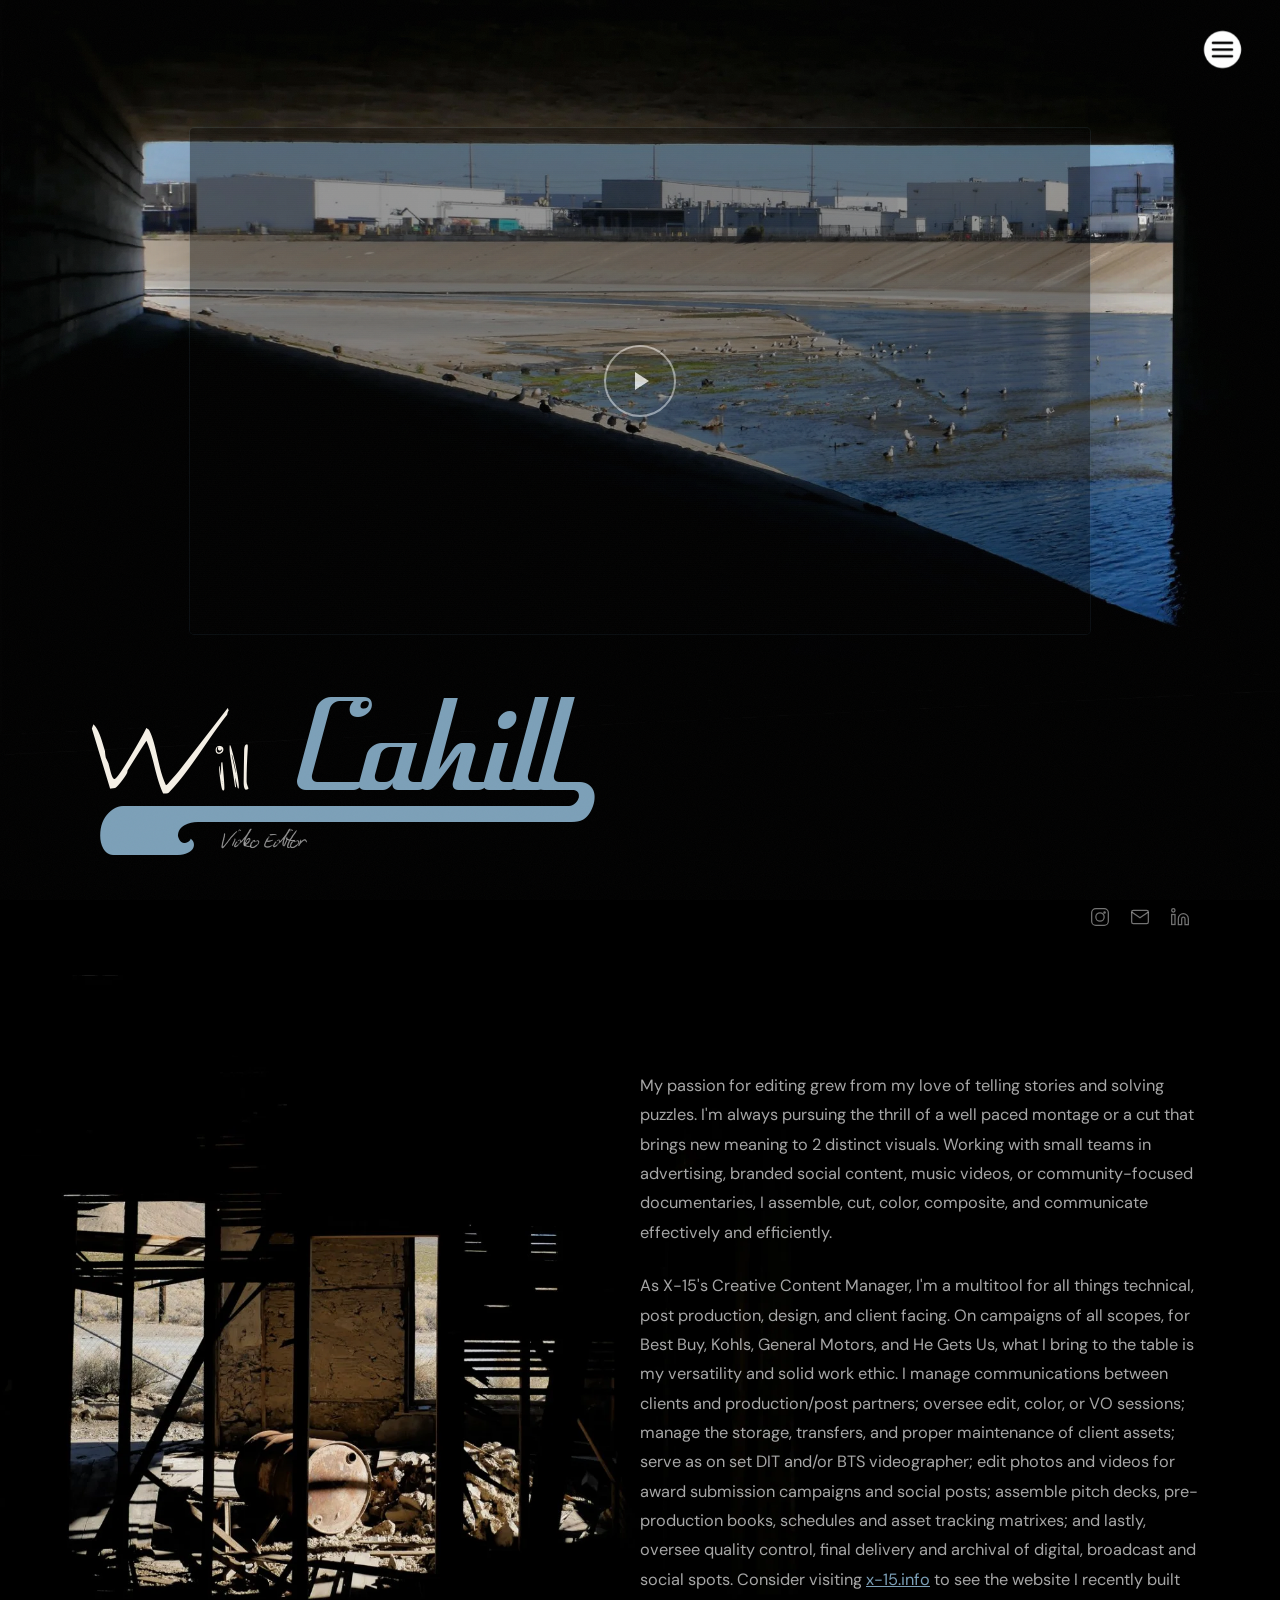
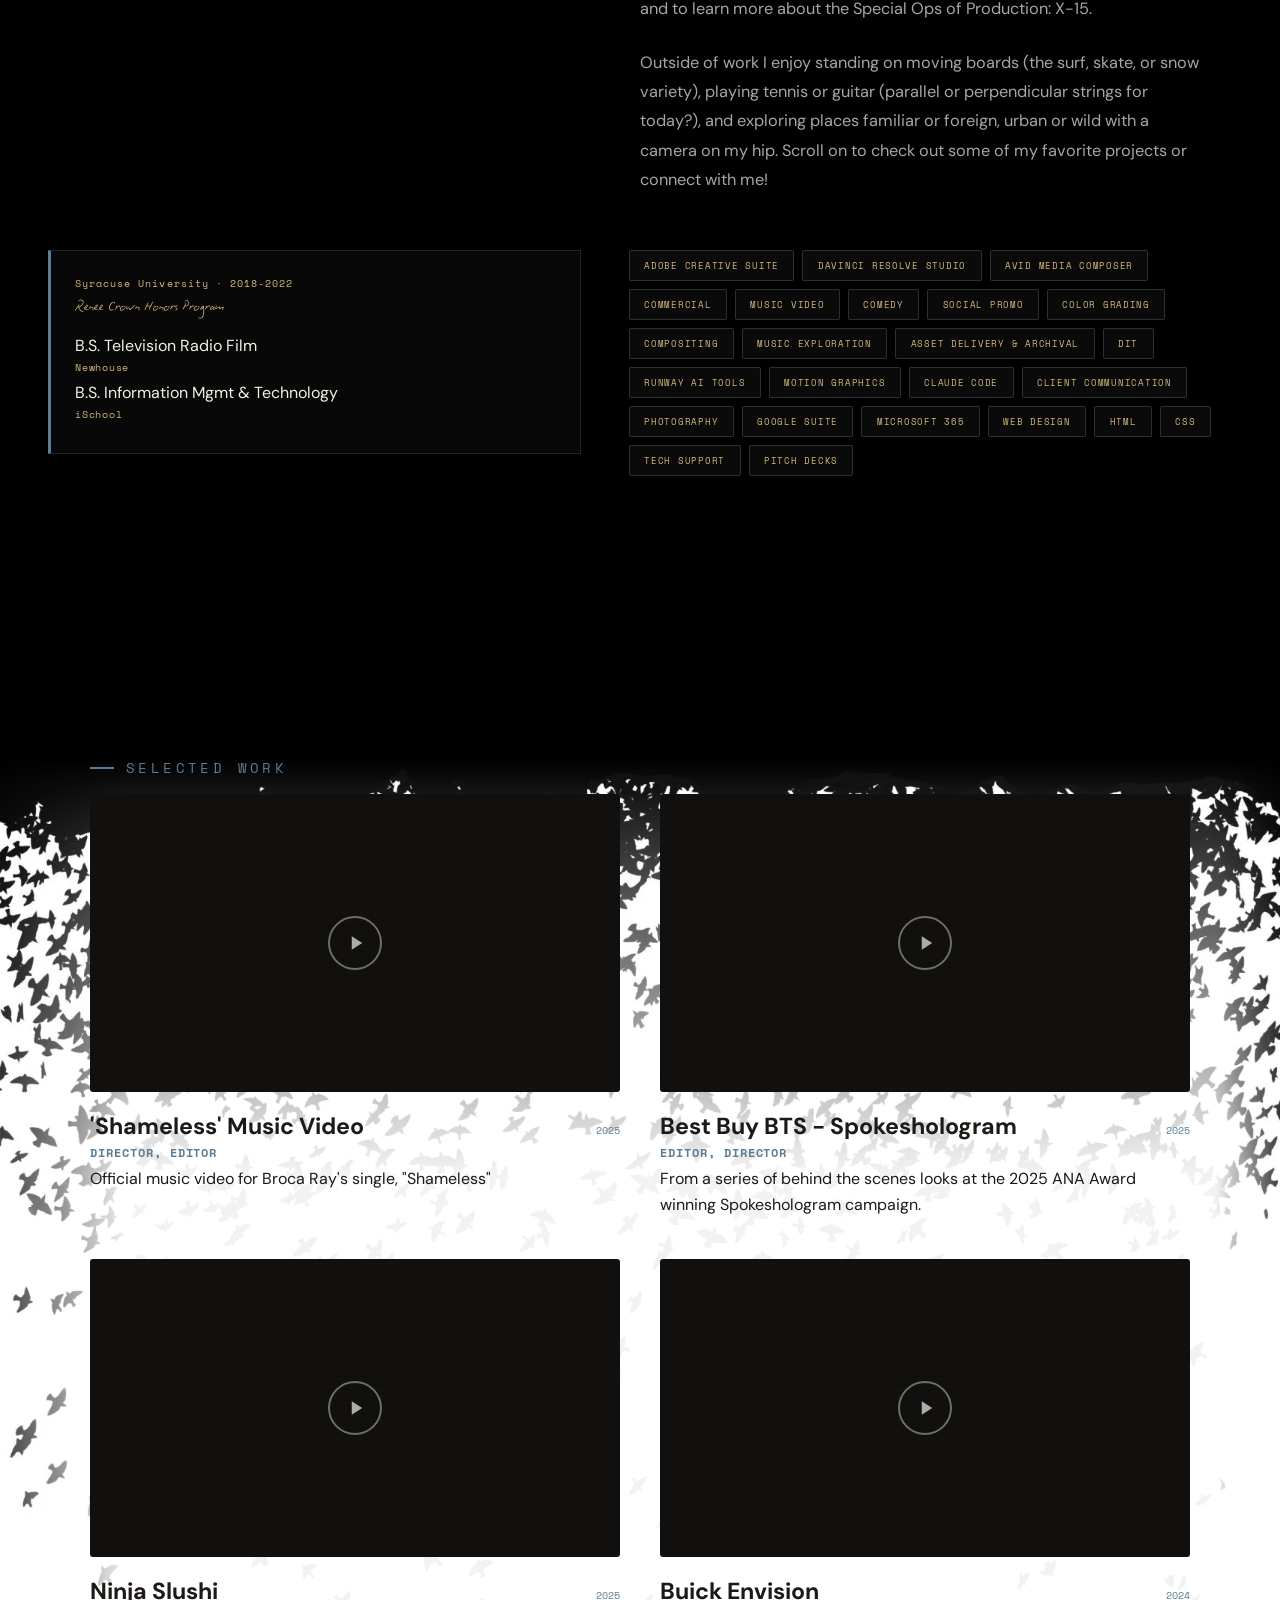
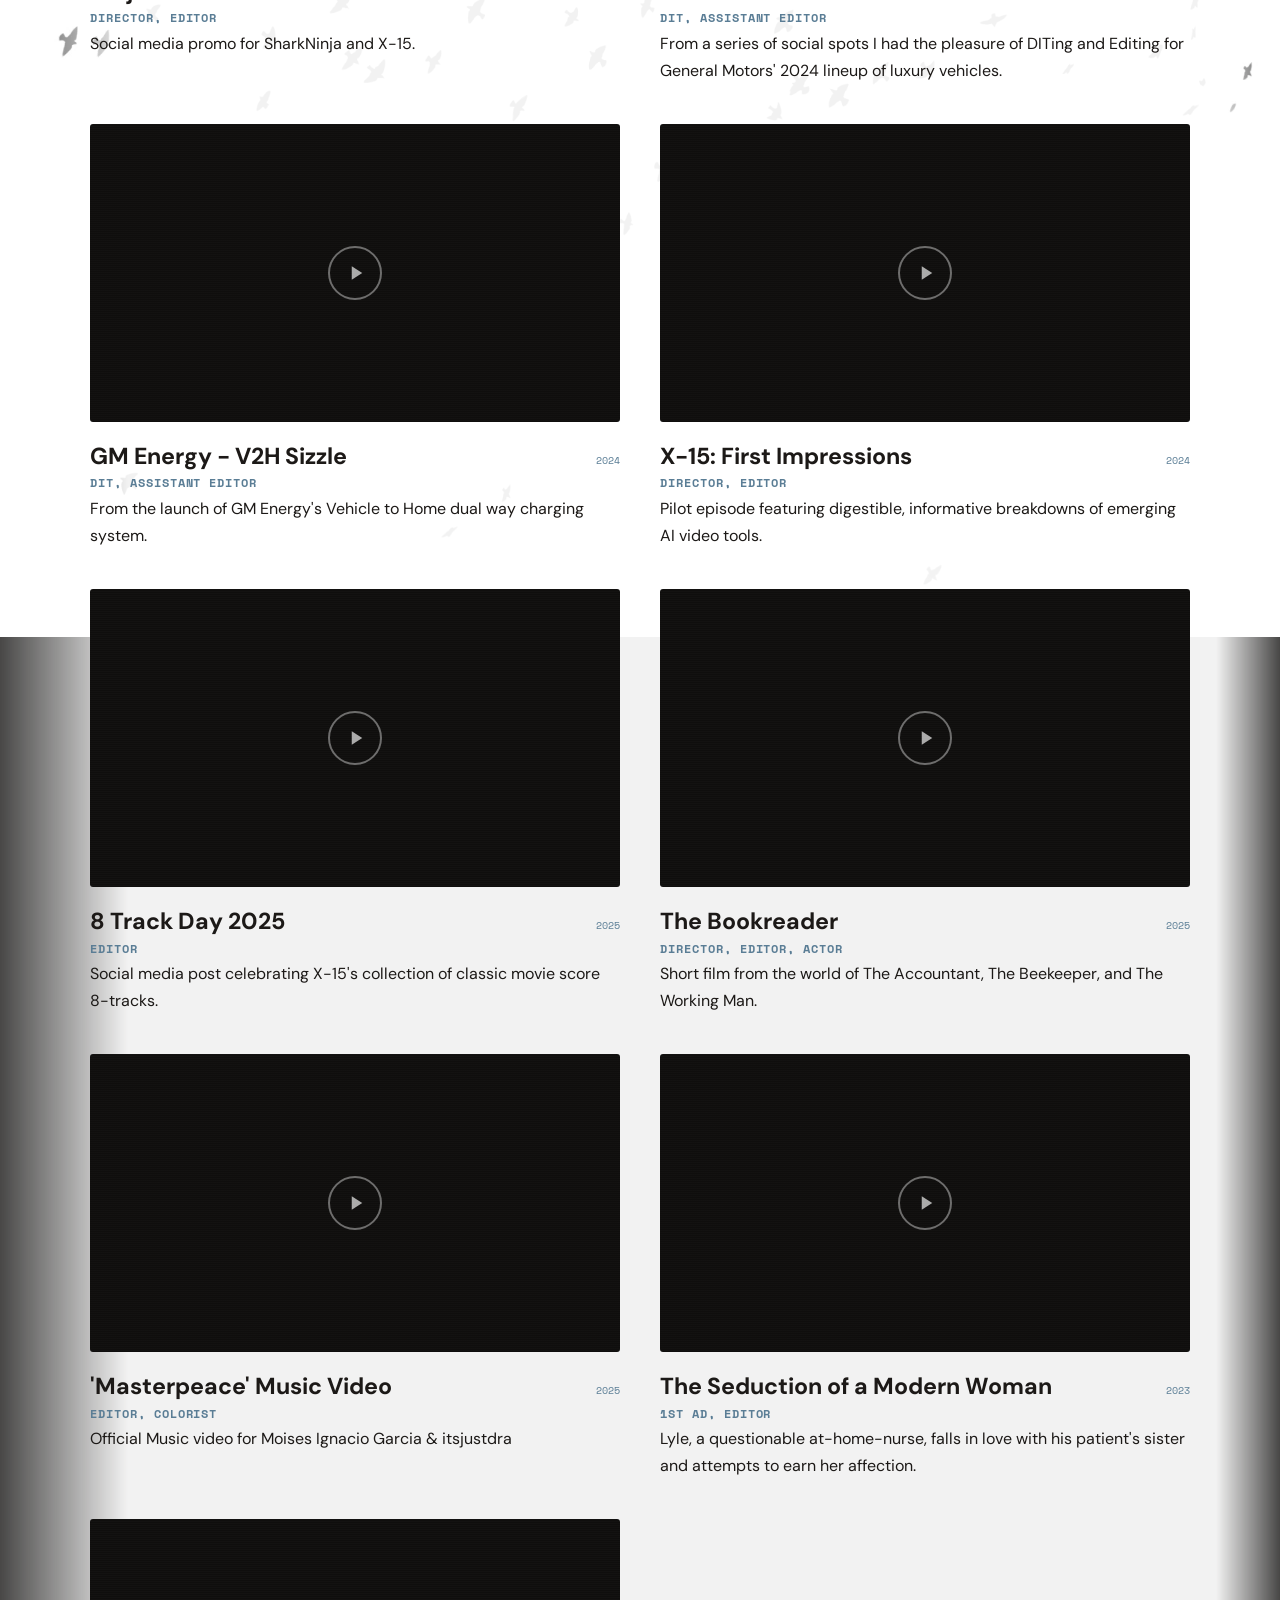
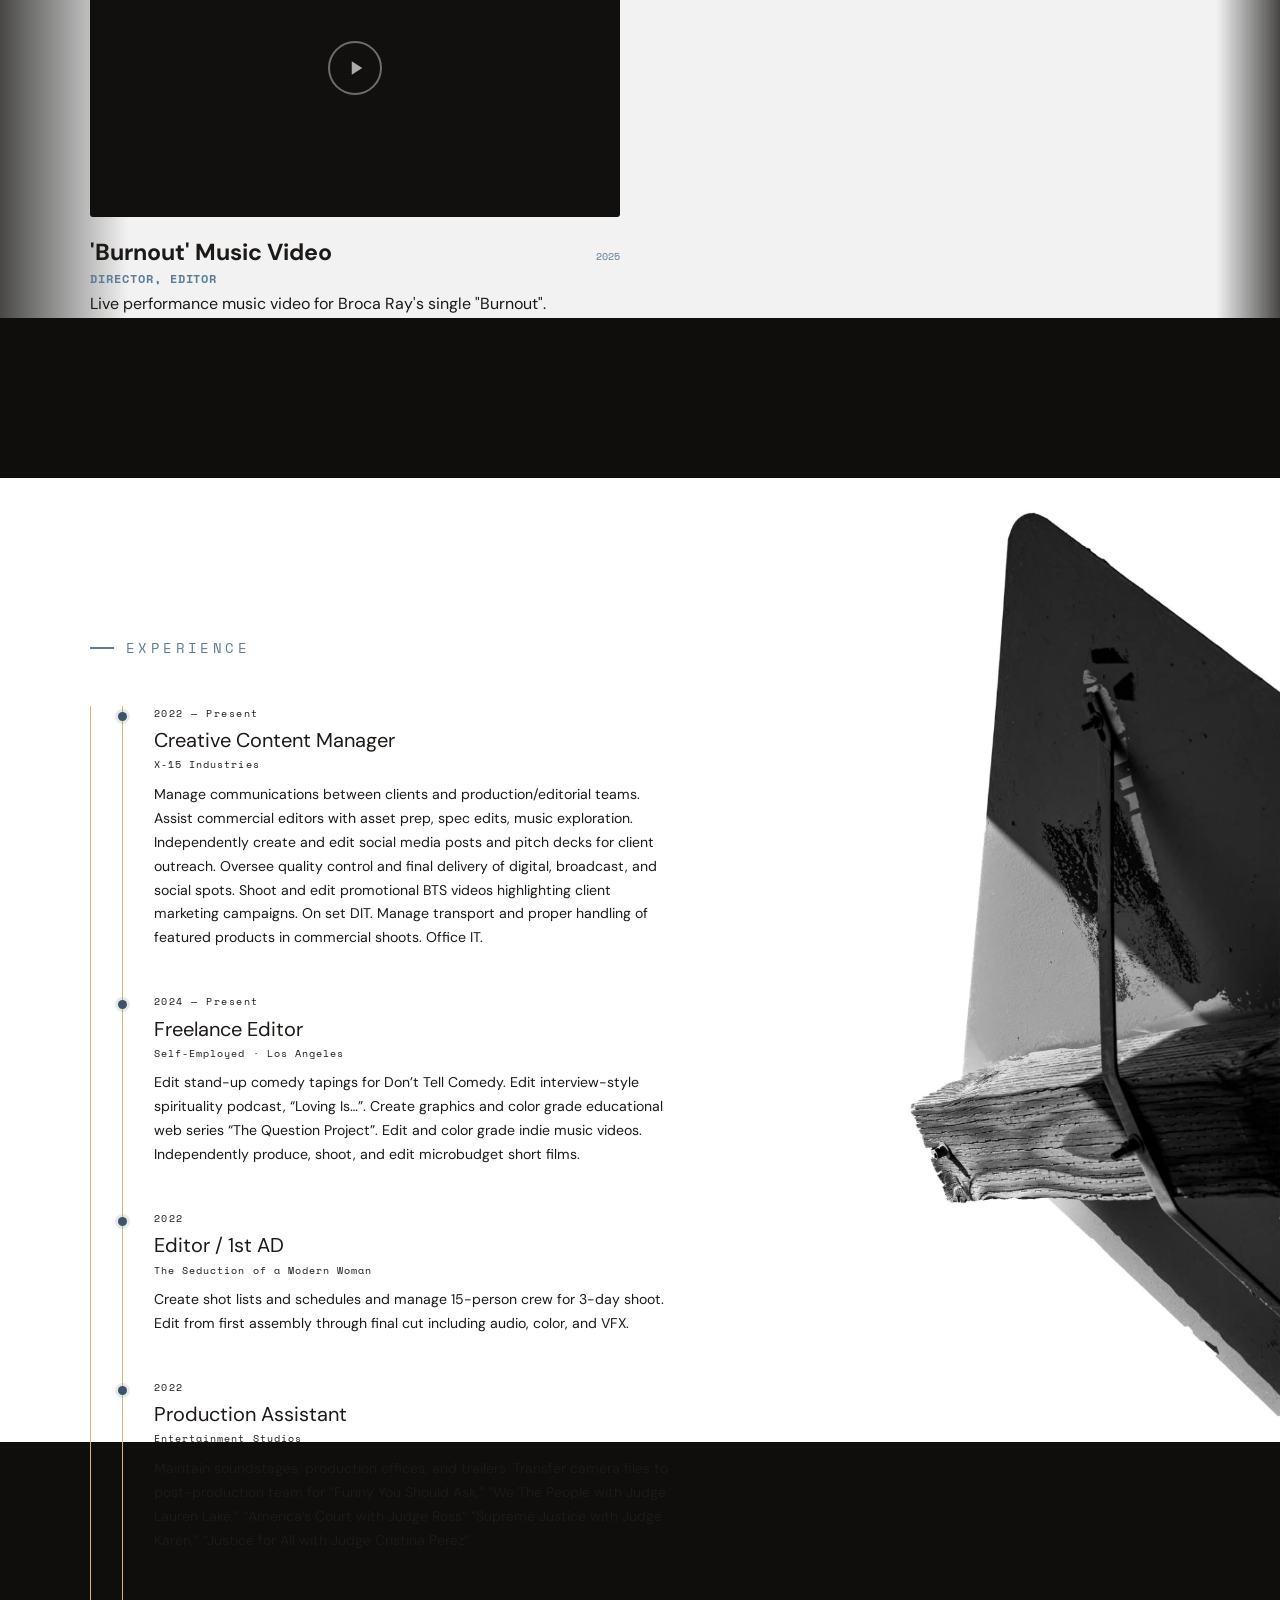
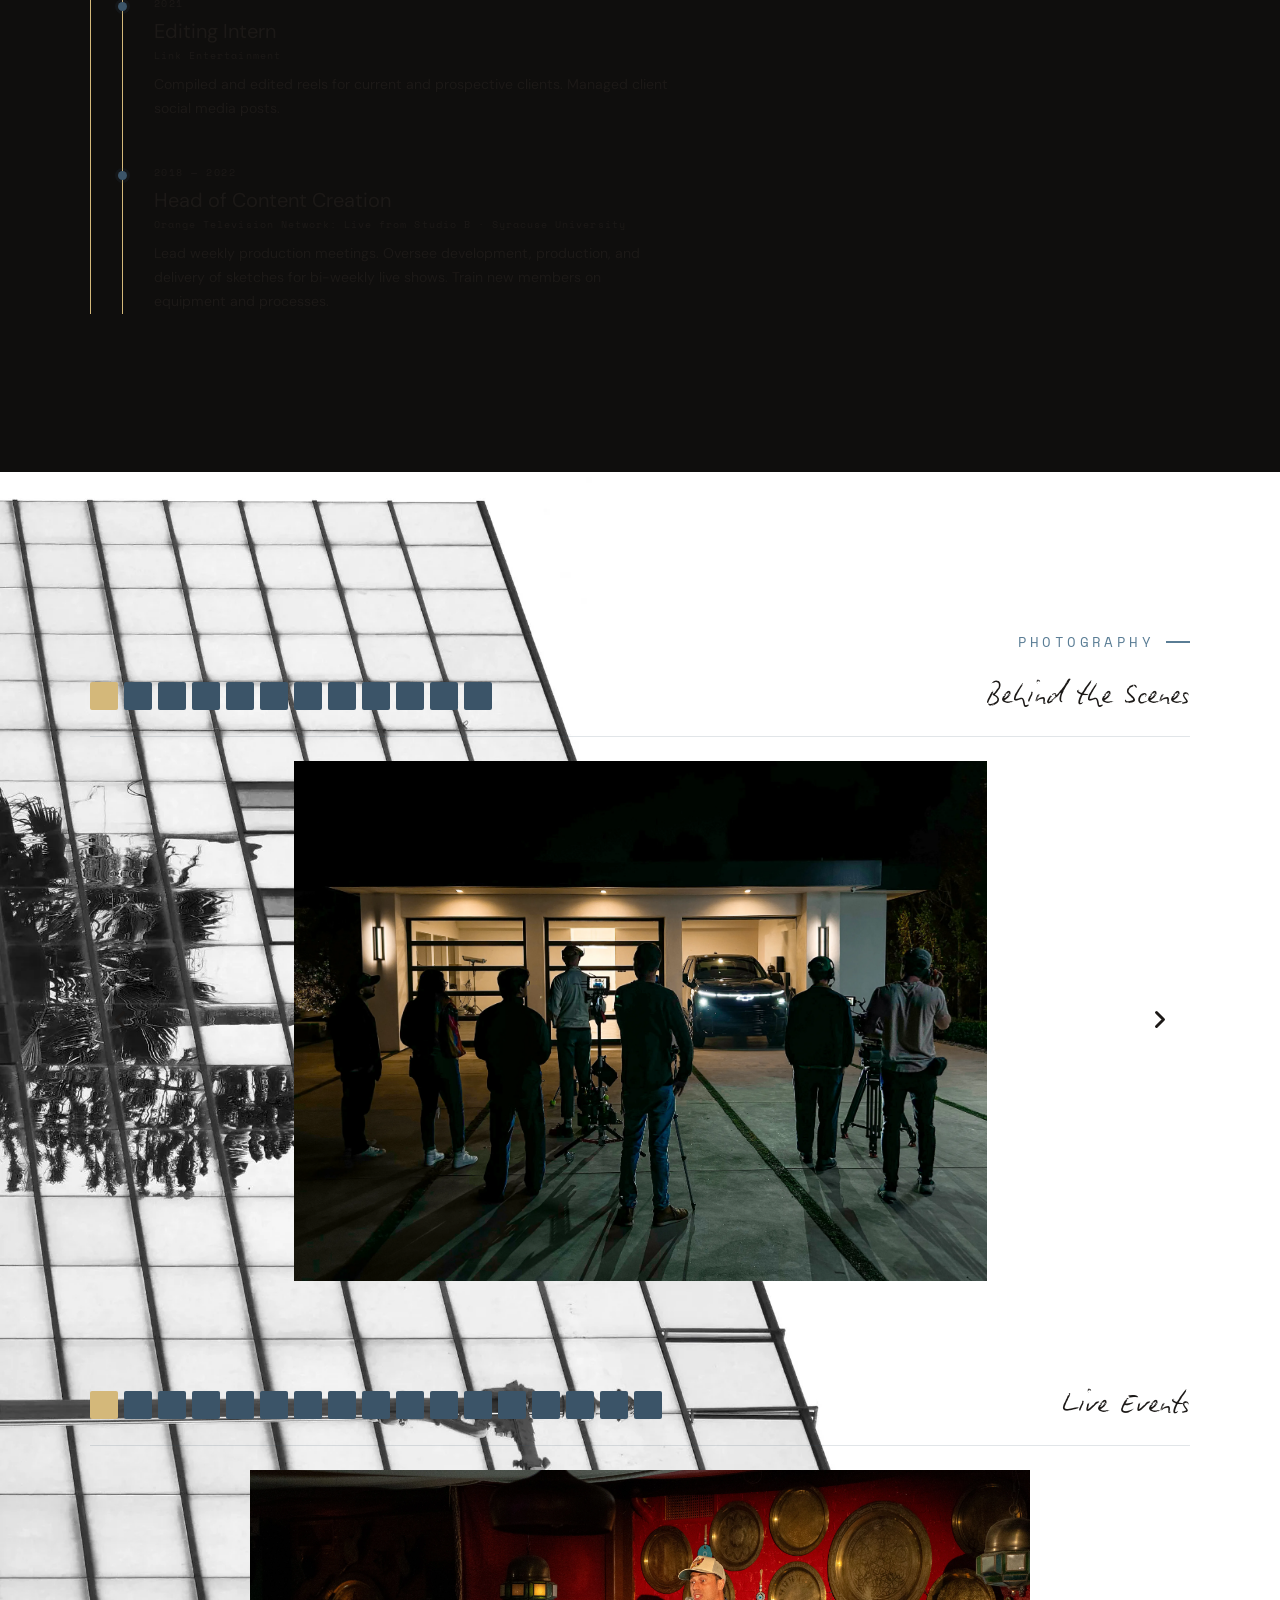
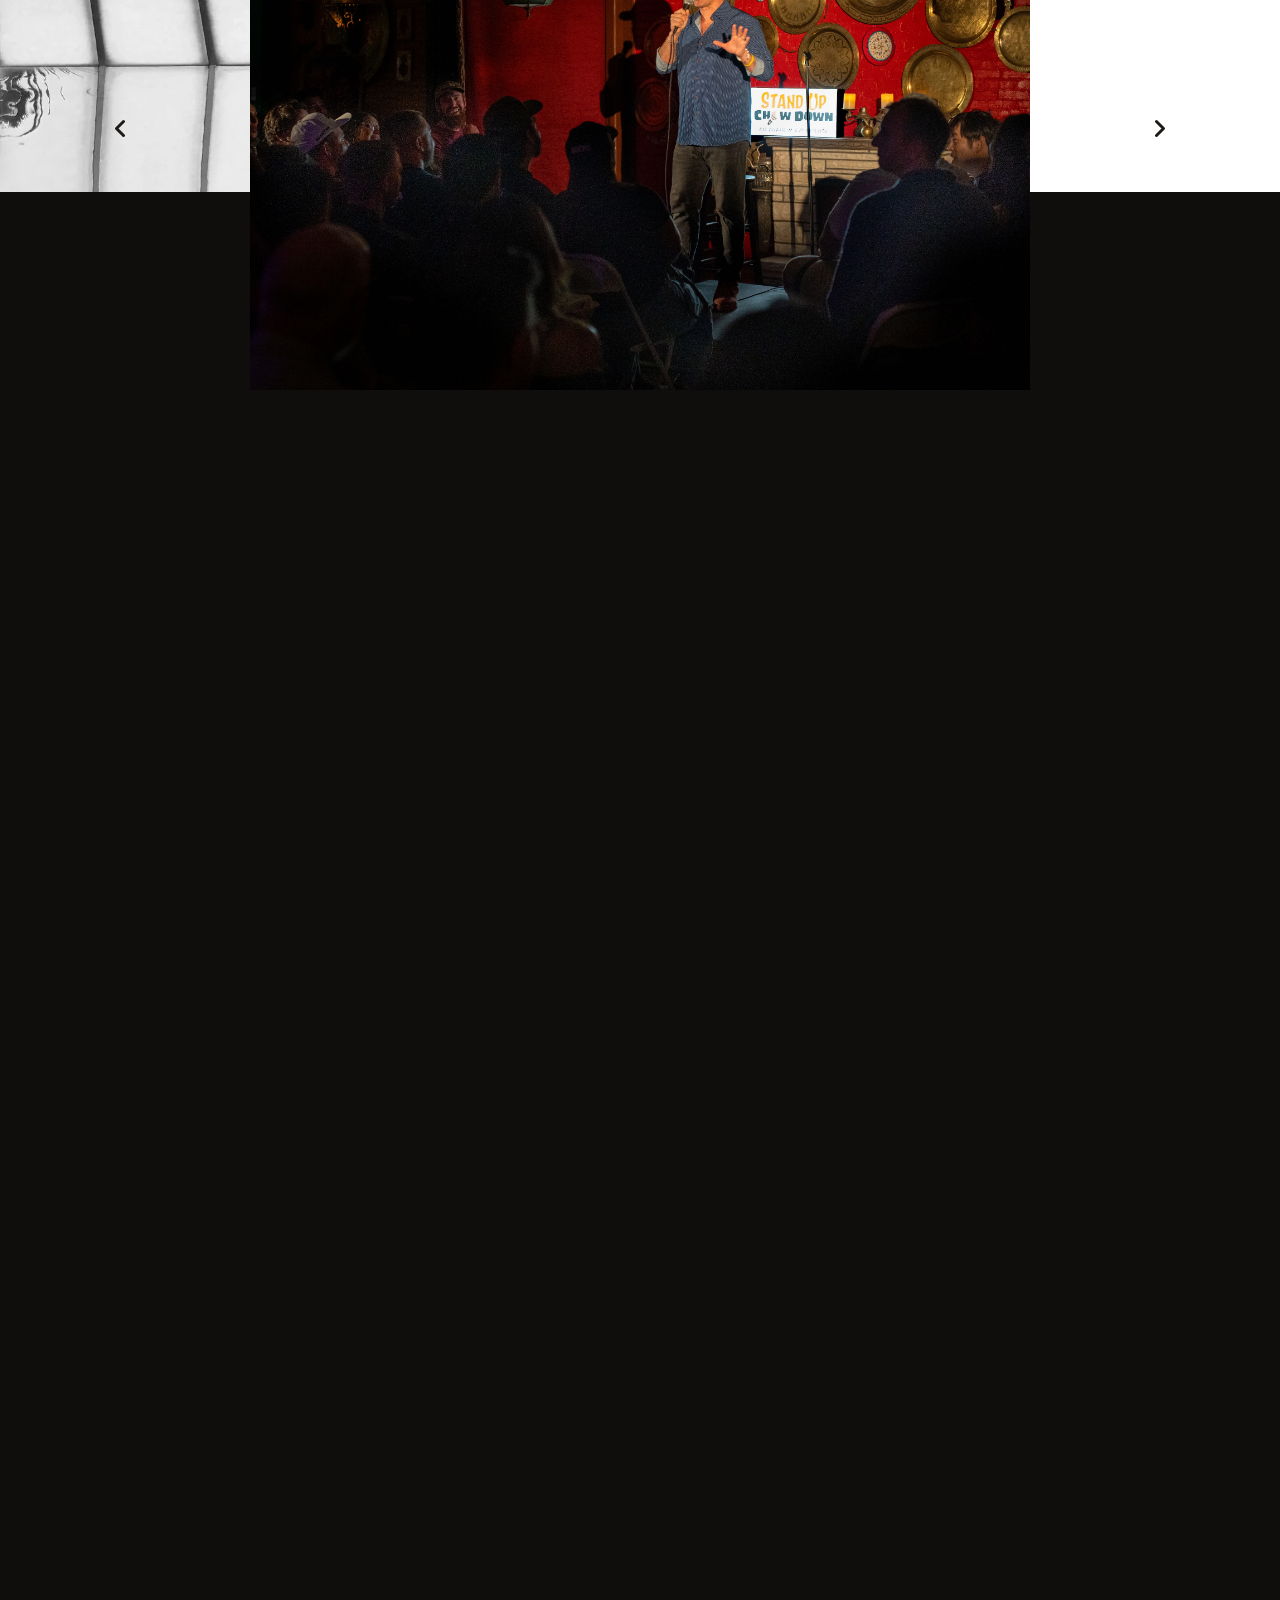
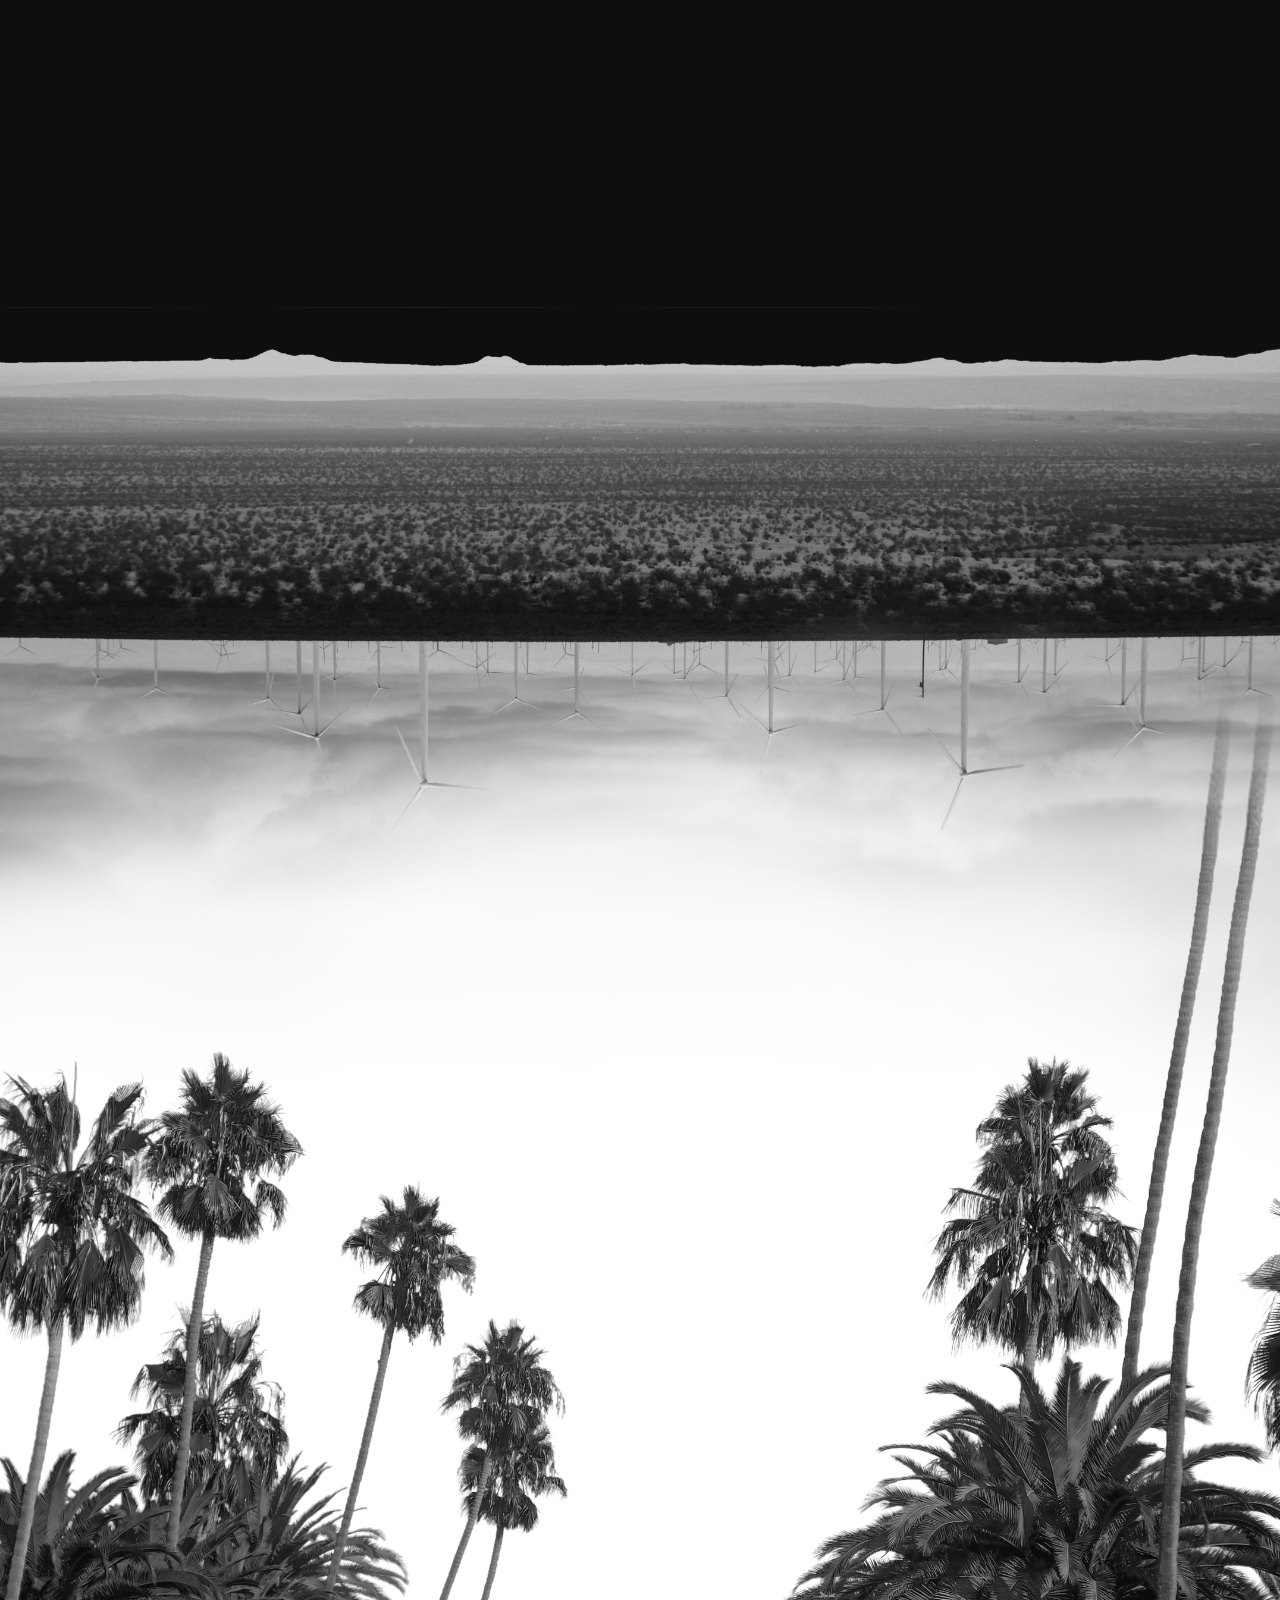
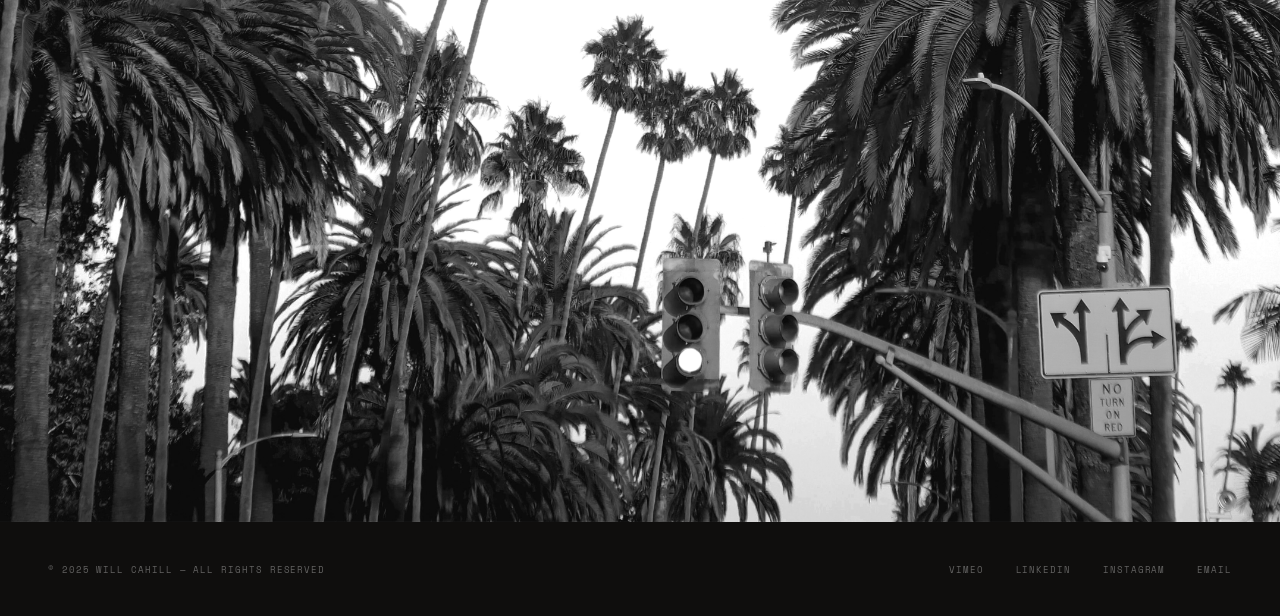
==== commit 7f6c2d25: "HOMESTRETCH 0.951 Added some skills" ====
--- a/index.html
+++ b/index.html
@@ -71,16 +71,30 @@
         </div>
         <div class="skills-col">
           <div class="skills-grid">
-            <span class="skill-tag">Adobe Creative Suite</span><span class="skill-tag">DaVinci Resolve Studio</span>
-            <span class="skill-tag">Color Grading</span><span class="skill-tag">Motion Graphics</span>
-            <span class="skill-tag">Compositing</span><span class="skill-tag">Music Exploration</span>
-            <span class="skill-tag">Asset Delivery &amp; Archival</span><span class="skill-tag">DIT</span>
-            <span class="skill-tag">Runway AI tools</span><span class="skill-tag">Claude Code</span>
-            <span class="skill-tag">Client Communication</span><span class="skill-tag">Photography</span>
-            <span class="skill-tag">Social Media Content</span><span class="skill-tag">Google Suite</span>
-            <span class="skill-tag">Microsoft 365</span><span class="skill-tag">Web Design</span>
-            <span class="skill-tag">HTML</span><span class="skill-tag">CSS</span>
-            <span class="skill-tag">Tech Support</span><span class="skill-tag">Pitch Decks</span>
+		<span class="skill-tag">Adobe Creative Suite</span>
+		<span class="skill-tag">DaVinci Resolve Studio</span>
+		<span class="skill-tag">Avid Media Composer</span>
+		<span class="skill-tag">Commercial</span>
+		<span class="skill-tag">Music Video</span>
+		<span class="skill-tag">Comedy</span>
+		<span class="skill-tag">Social Promo</span>
+		<span class="skill-tag">Color Grading</span>
+		<span class="skill-tag">Compositing</span>
+		<span class="skill-tag">Music Exploration</span>
+		<span class="skill-tag">Asset Delivery &amp; Archival</span>
+		<span class="skill-tag">DIT</span>
+		<span class="skill-tag">Runway AI tools</span>
+		<span class="skill-tag">Motion Graphics</span>
+		<span class="skill-tag">Claude Code</span>
+		<span class="skill-tag">Client Communication</span>
+		<span class="skill-tag">Photography</span>
+		<span class="skill-tag">Google Suite</span>
+		<span class="skill-tag">Microsoft 365</span>
+		<span class="skill-tag">Web Design</span>
+		<span class="skill-tag">HTML</span>
+		<span class="skill-tag">CSS</span>
+		<span class="skill-tag">Tech Support</span>
+		<span class="skill-tag">Pitch Decks</span>
           </div>
         </div>
       </div>
--- a/style.css
+++ b/style.css
@@ -171,7 +171,7 @@
 .hero-socials a { display: flex; align-items: center; justify-content: center; color: rgba(255,255,255,0.45); transition: color 0.3s ease; }
 .hero-socials a:hover { color: var(--cream); }
 .hero-socials svg { width: 20px; height: 20px; stroke: currentColor; fill: none; stroke-width: 1.5; }
-.hero-bottom-left { text-align: left; max-width: 600px; overflow: visible; margin-top: -5rem; }
+.hero-bottom-left { text-align: left; max-width: 600px; overflow: visible; margin-top: 1rem; }
 .hero-name { font-family: var(--font-display); font-size: clamp(4rem,10vw,8rem); font-weight: 400; line-height: 0.95; letter-spacing: -0.02em; color: var(--cream); margin-bottom: 1rem; white-space: nowrap; overflow: visible; padding-bottom: 0.35em; }
 .hero-name .last { color: var(--sky-blue); }
 .hero-name .char-w      { font-family: 'Daniel',   cursive; font-size: 0.75em; }
@@ -407,6 +407,7 @@
   .hero-name { white-space: normal; }
   .hero-socials a { width: 44px; height: 44px; }
   .hero-video-row { padding: 0; }
+  .hero-bottom-left { margin-top: 1rem; }
   #about { background-image: none; background-color: var(--dark); }
   .about-layout { justify-content: stretch; }
   .about-text p { font-size: 0.71rem; }
@@ -418,20 +419,20 @@
   .project-grid-2col { grid-template-columns: 1fr; }
   .project-grid-2col::before,
   .project-grid-2col::after { display: none; }
-  #experience .sticky-content { margin-top: -20vw; }
-  #photos .sticky-content { margin-top: -20vw; }
-  #work .sticky-content { margin-top: -20vw; }
-  #contact { min-height: 100vh; }
+  #experience .sticky-content { margin-top: -170vw; }
+  #photos .sticky-content { margin-top: -200vw; }
+  #work .sticky-content { margin-top: -200vw; } 
   .gallery-segment-header { flex-wrap: wrap; }
   .gallery-segment-label { order: 1; white-space: normal; }
   .gallery-thumbs { order: 2; width: 100%; justify-content: flex-start; }
   .gallery-viewer { height: auto; }
   .gallery-main { min-height: 280px; }
-  .contact-headline .line-spacer { height: 3em; }
+  .contact-headline .line-spacer { height: 1em; }
   .contact-headline .line-spacer:last-child { height: 1.5em; }
-  .contact-full { padding: 4rem 1.5rem; }
+  .contact-full { padding: 2rem 1.5rem; min-height: unset; }
   .contact-headline { white-space: normal; }
-  .contact-link { color: var(--sand); background: rgba(255,255,255,0.04); border: 1px solid rgba(255,255,255,0.15); border-radius: 2px; border-bottom: 1px solid rgba(255,255,255,0.15); padding: 0.75rem 1rem; }
-  .contact-email-btn { color: var(--sand); background: rgba(255,255,255,0.04); border: 1px solid rgba(255,255,255,0.15); border-radius: 2px; width: 100%; }
-  footer { flex-direction: column; gap: 1rem; text-align: center; }
+  .contact-link { color: var(--sand); background: var(--dark); border: 1px solid rgba(255,255,255,0.15); border-radius: 2px; border-bottom: 1px solid rgba(255,255,255,0.15); padding: 0.75rem 1rem; }
+  .contact-email-btn { color: var(--sand); background: var(--dark); border: 1px solid rgba(255,255,255,0.15); border-radius: 2px; width: 100%; }
+  #contact { min-height: unset; padding-bottom: 4rem; }
+  footer { flex-direction: column; gap: 1rem; text-align: center; padding: 1.5rem;}
 }
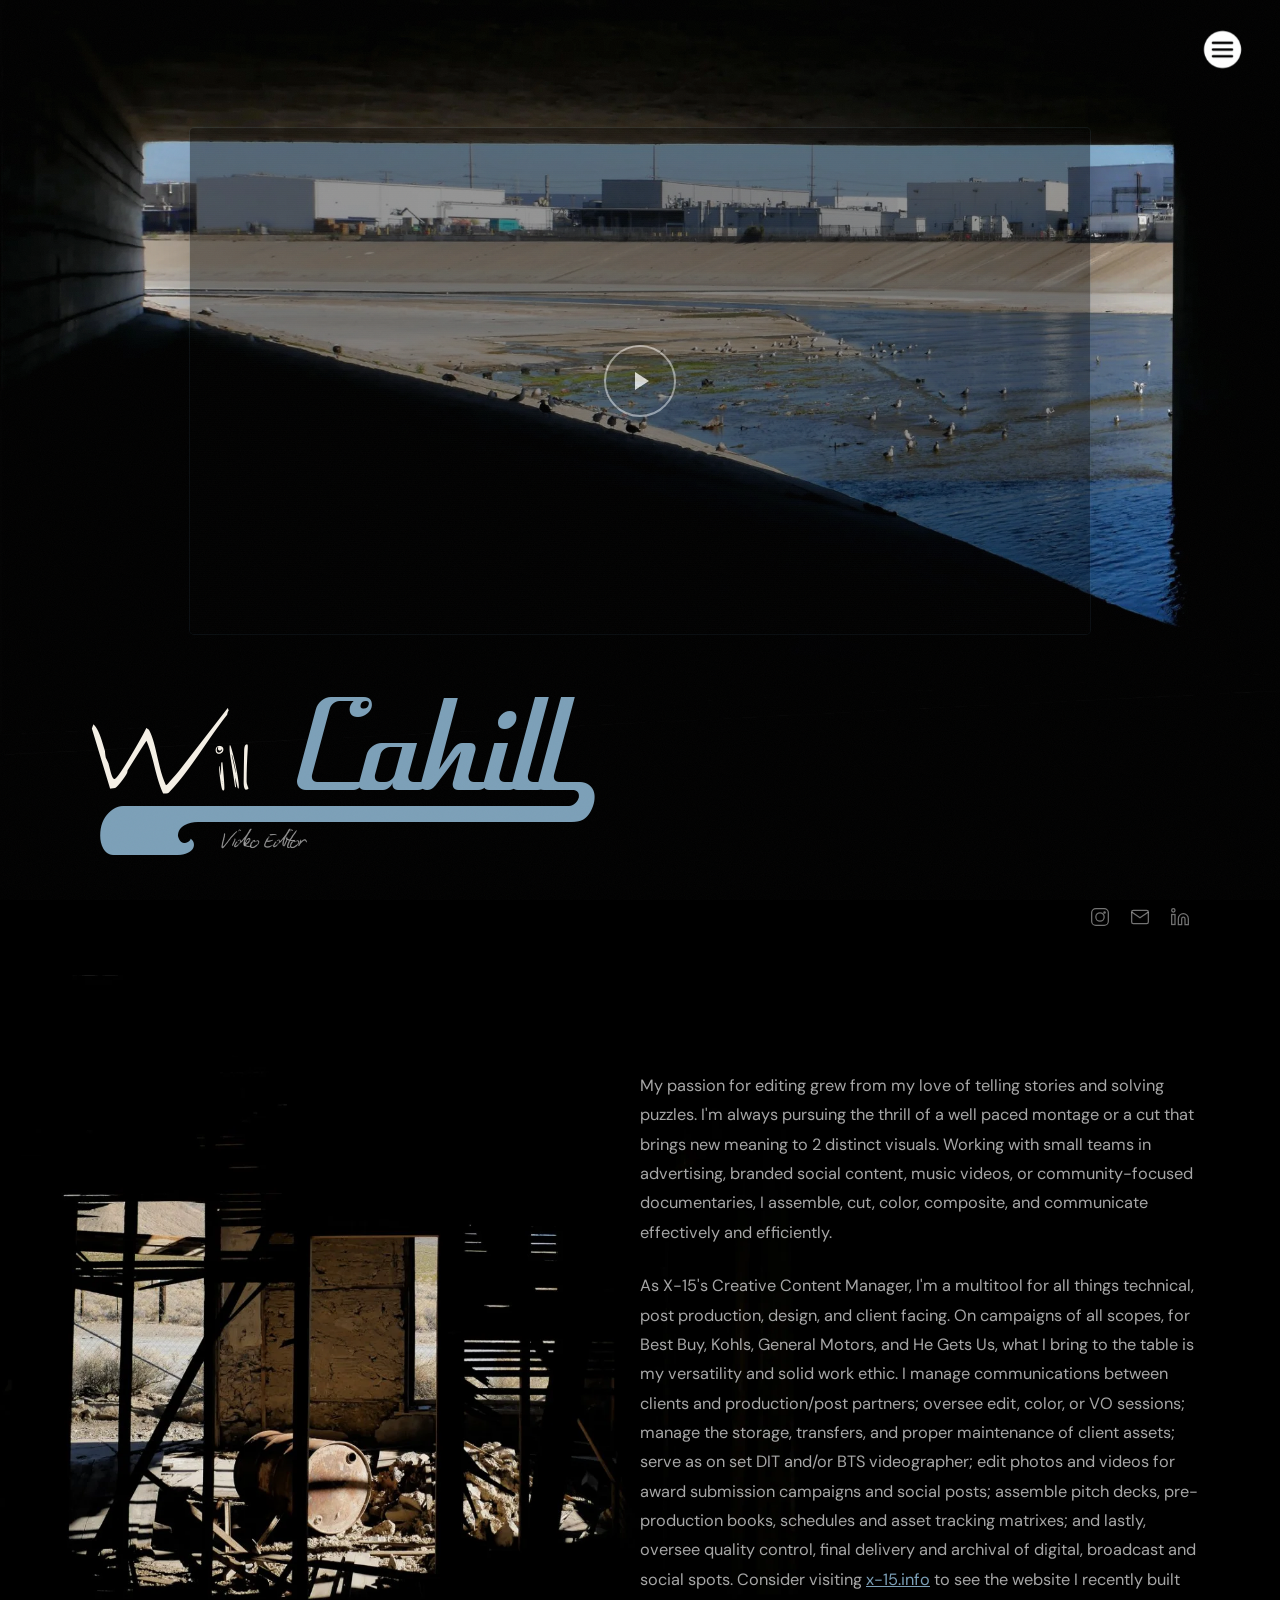
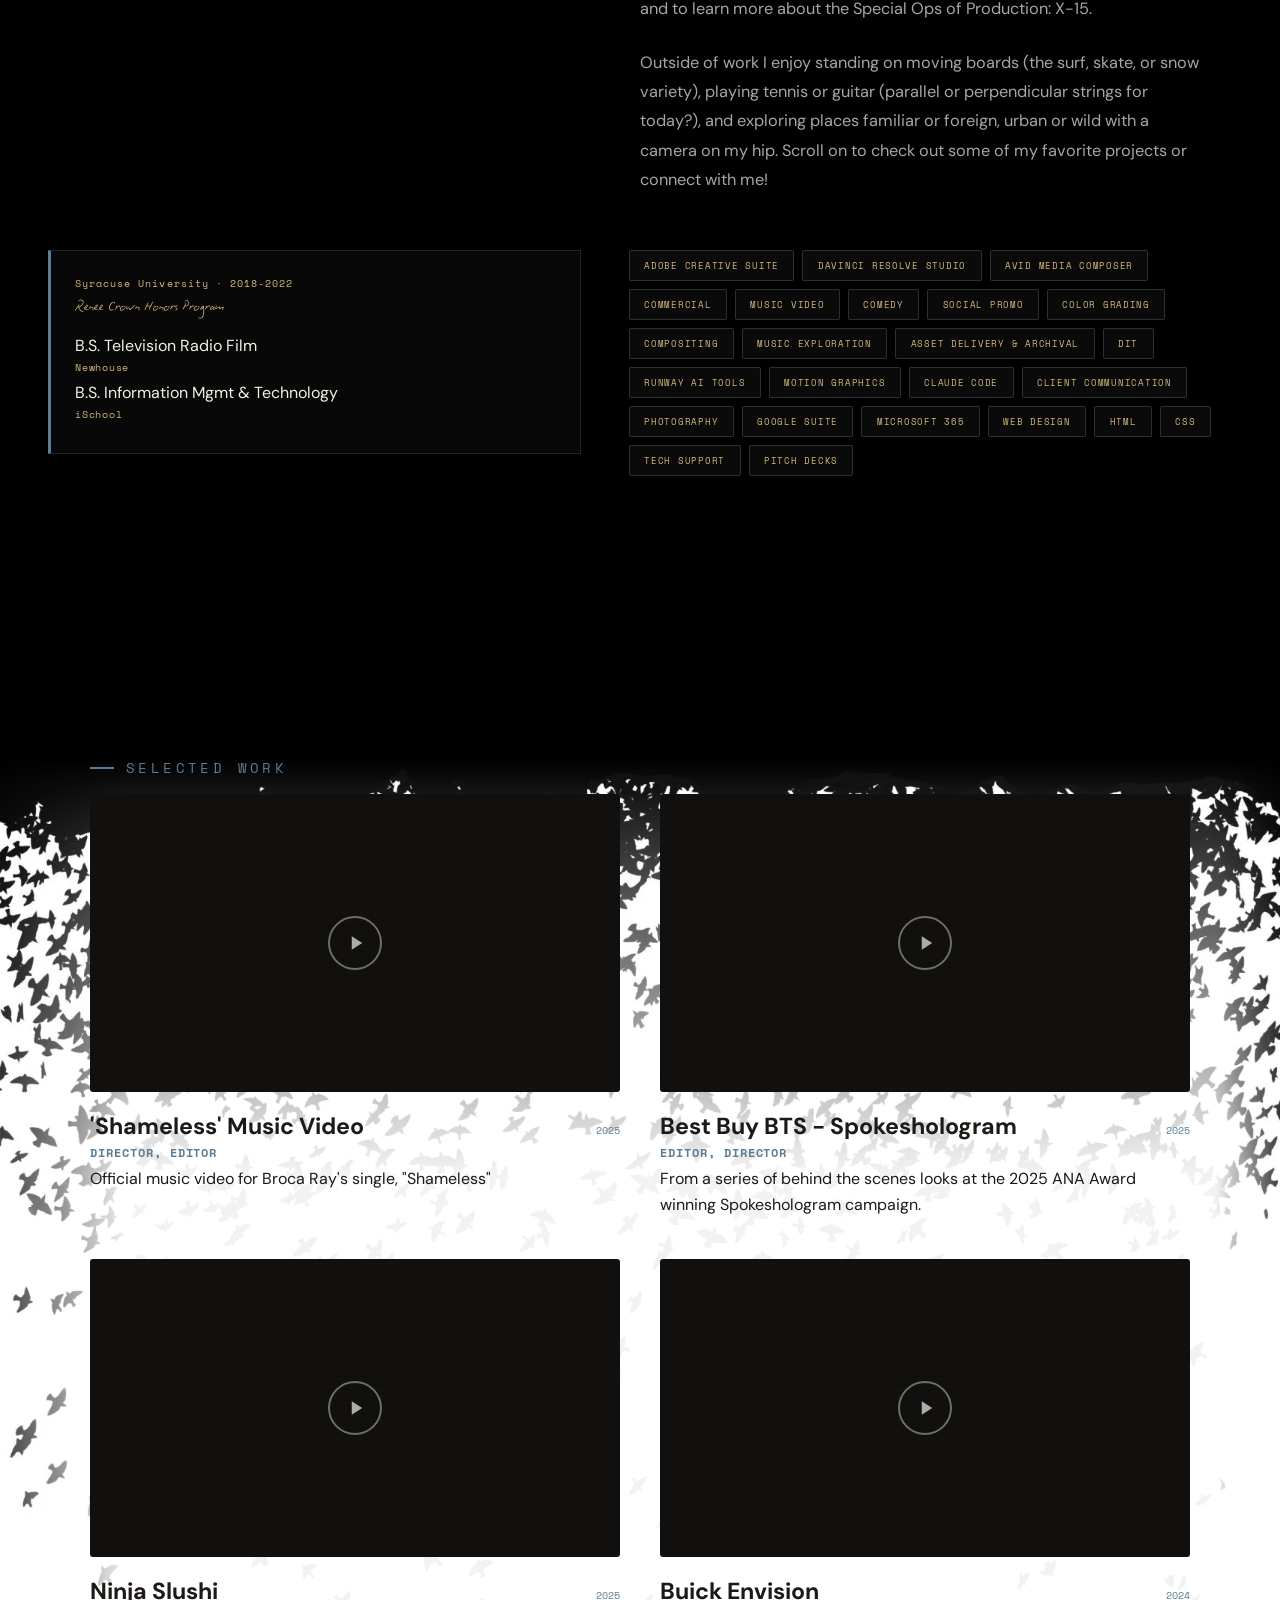
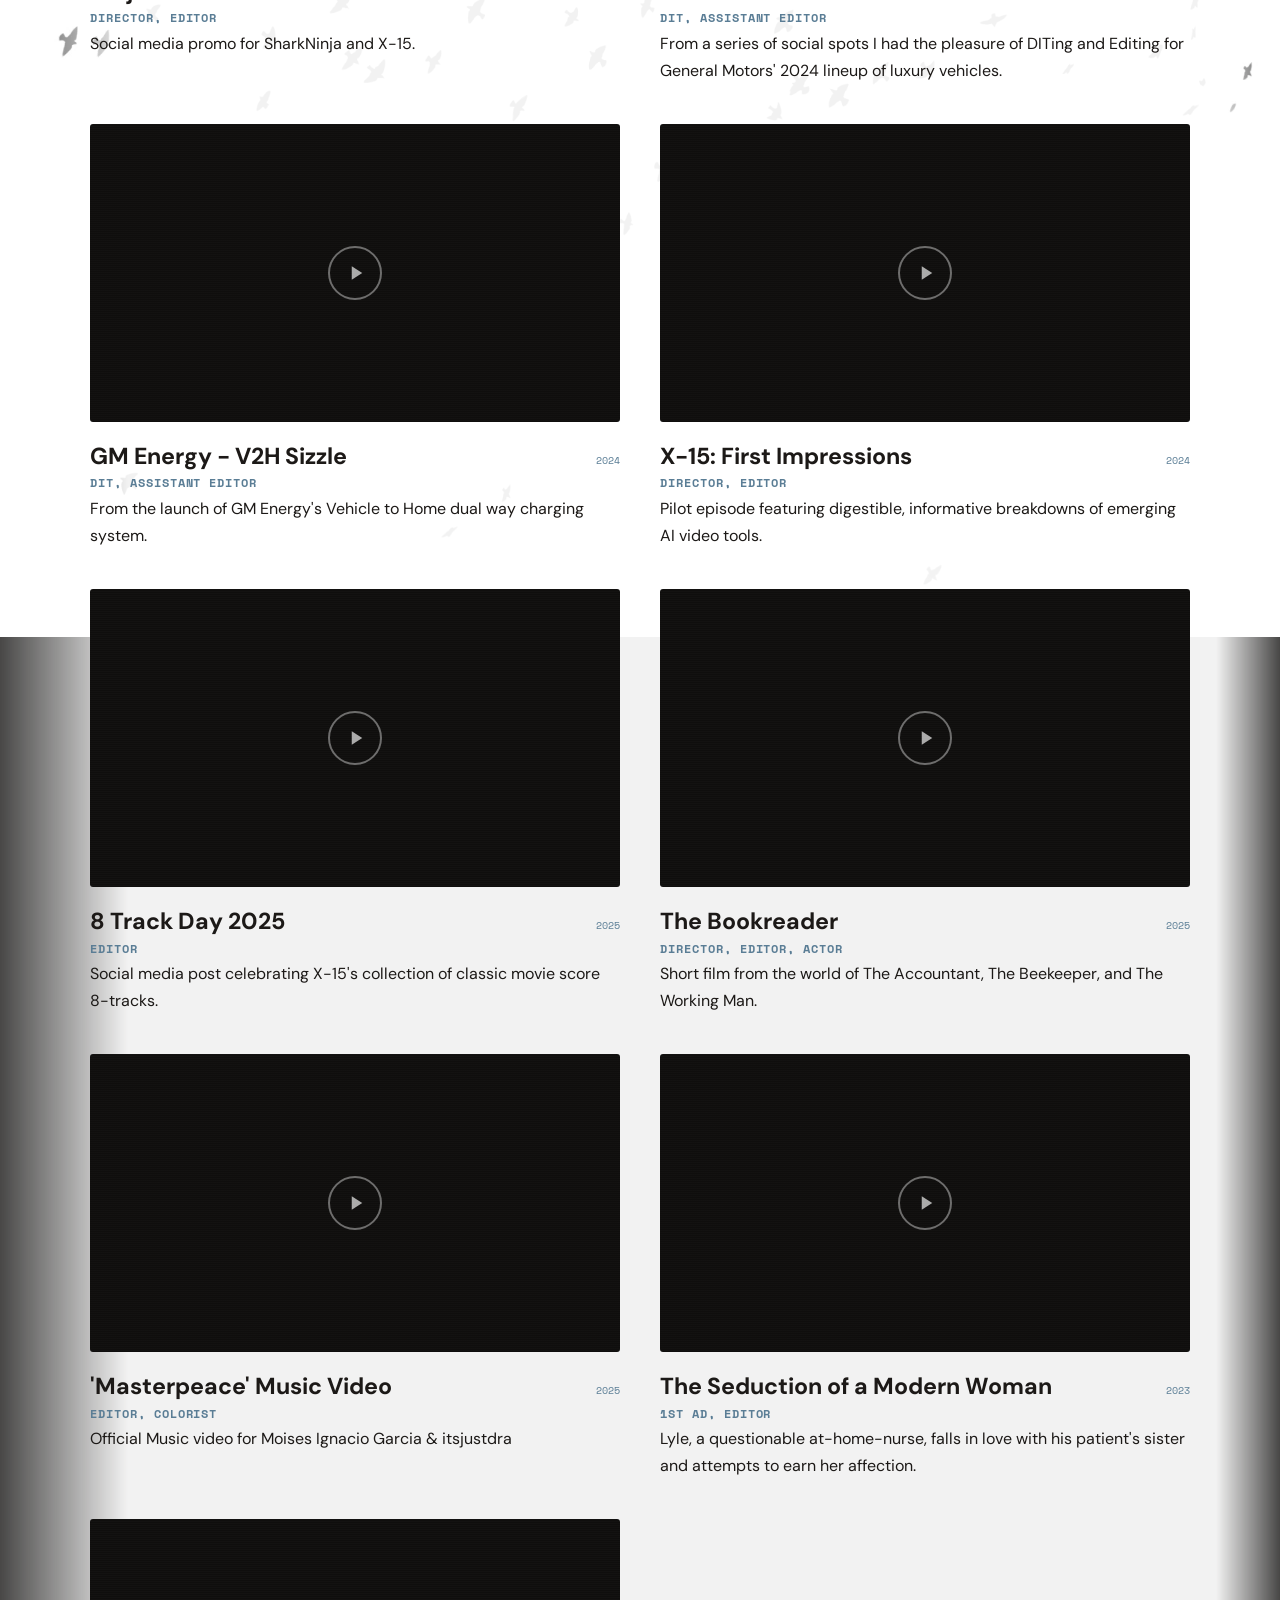
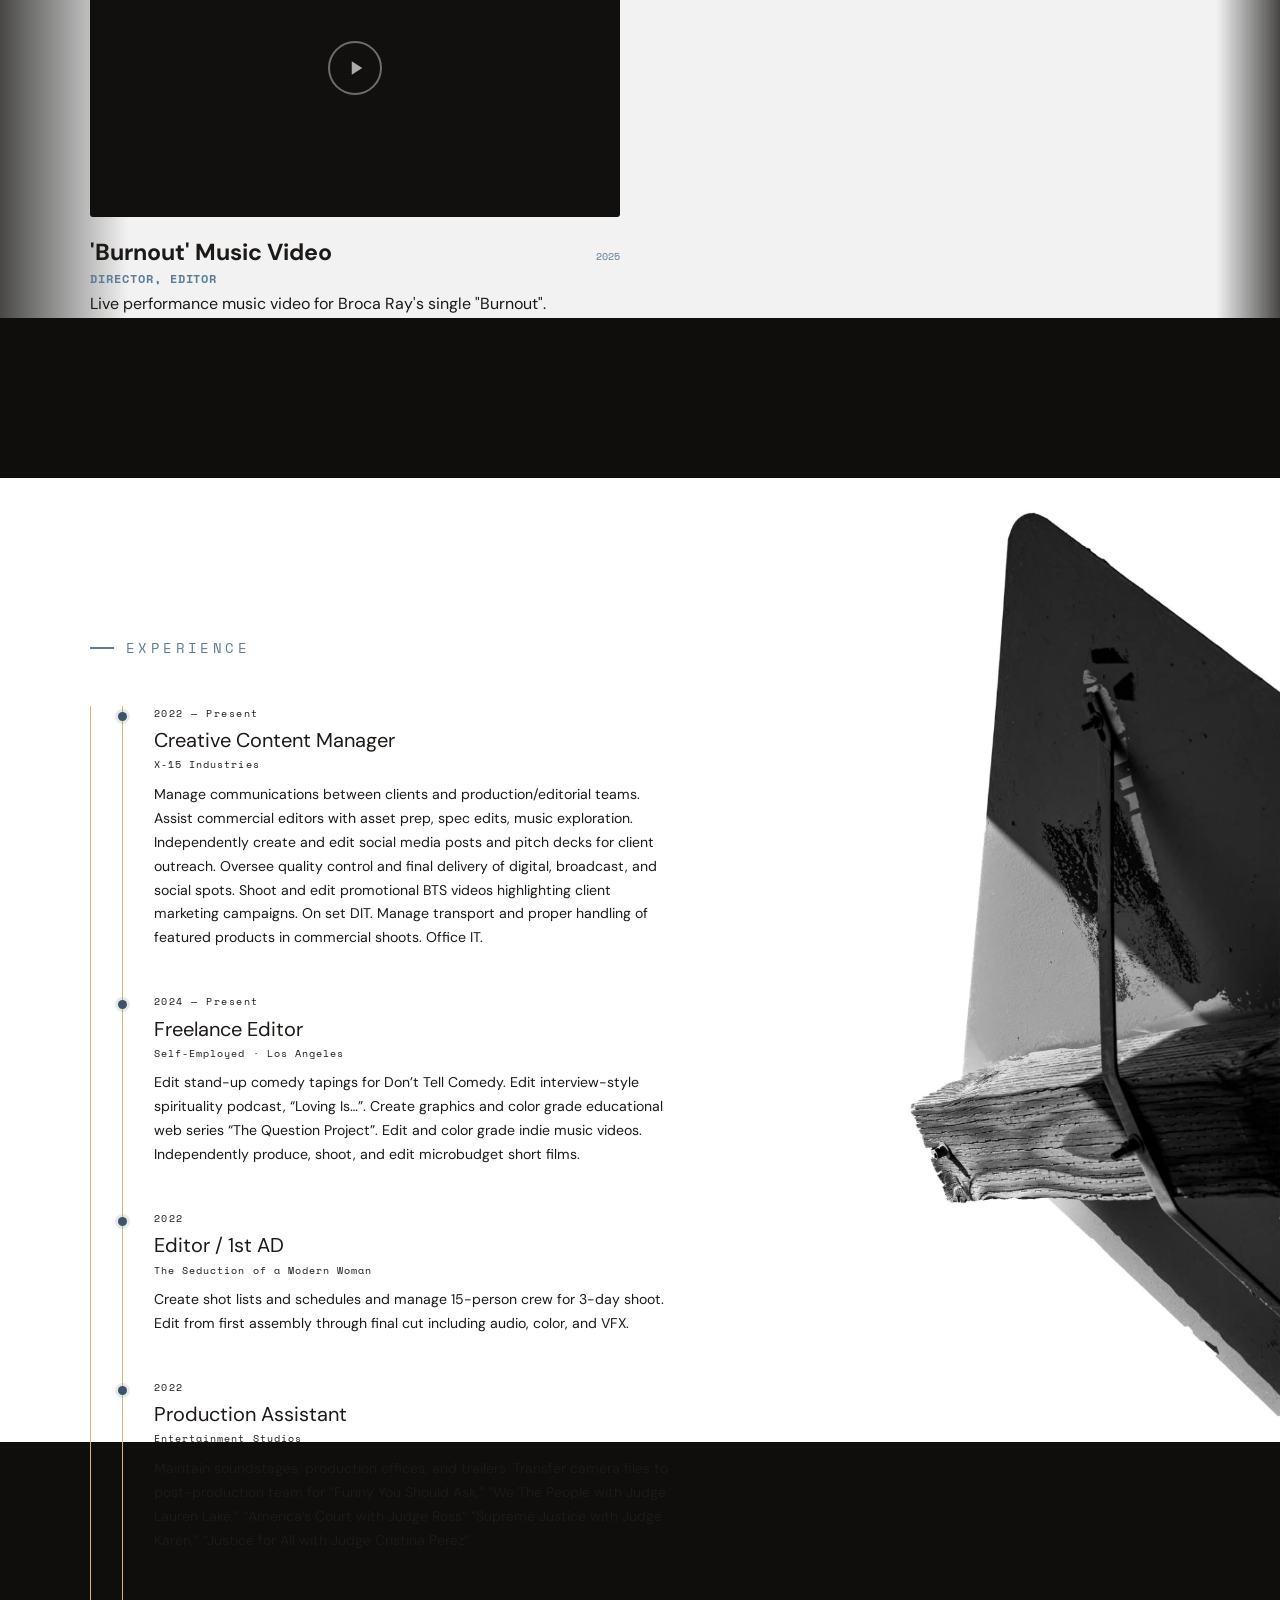
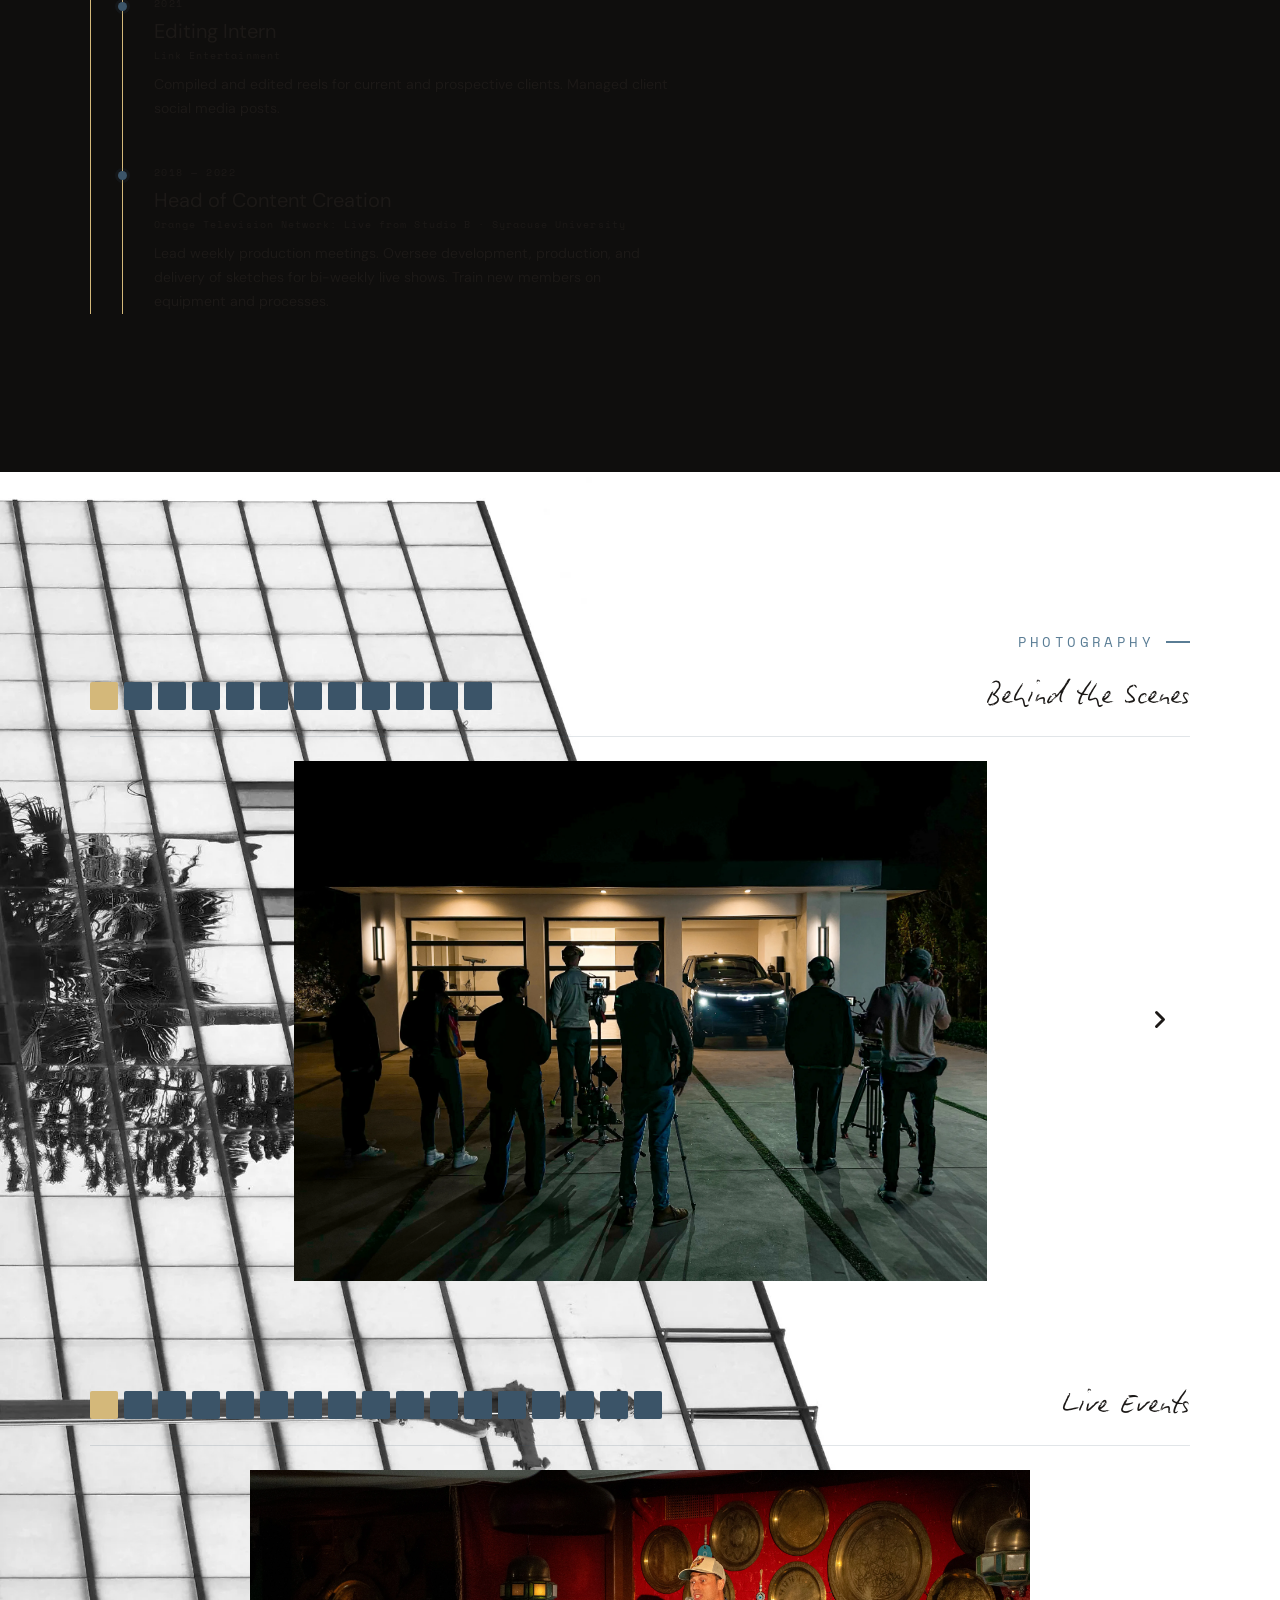
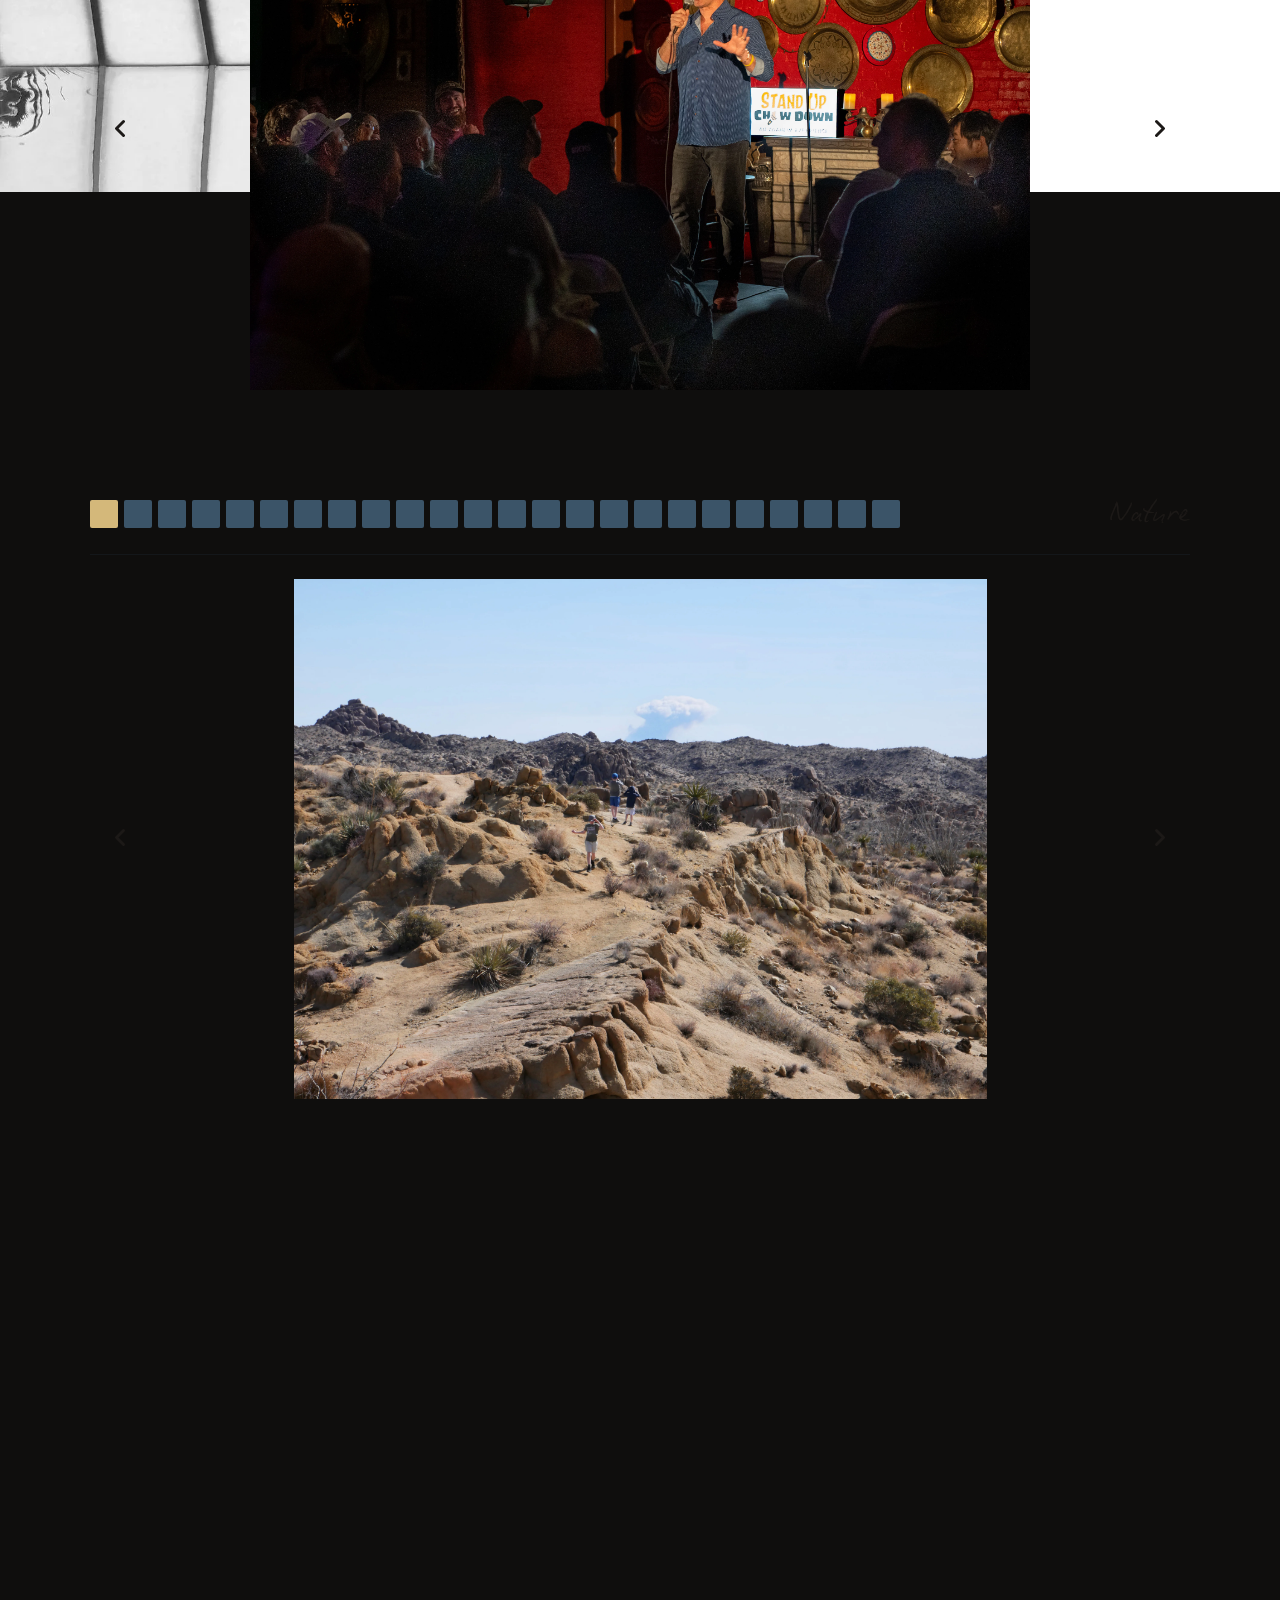
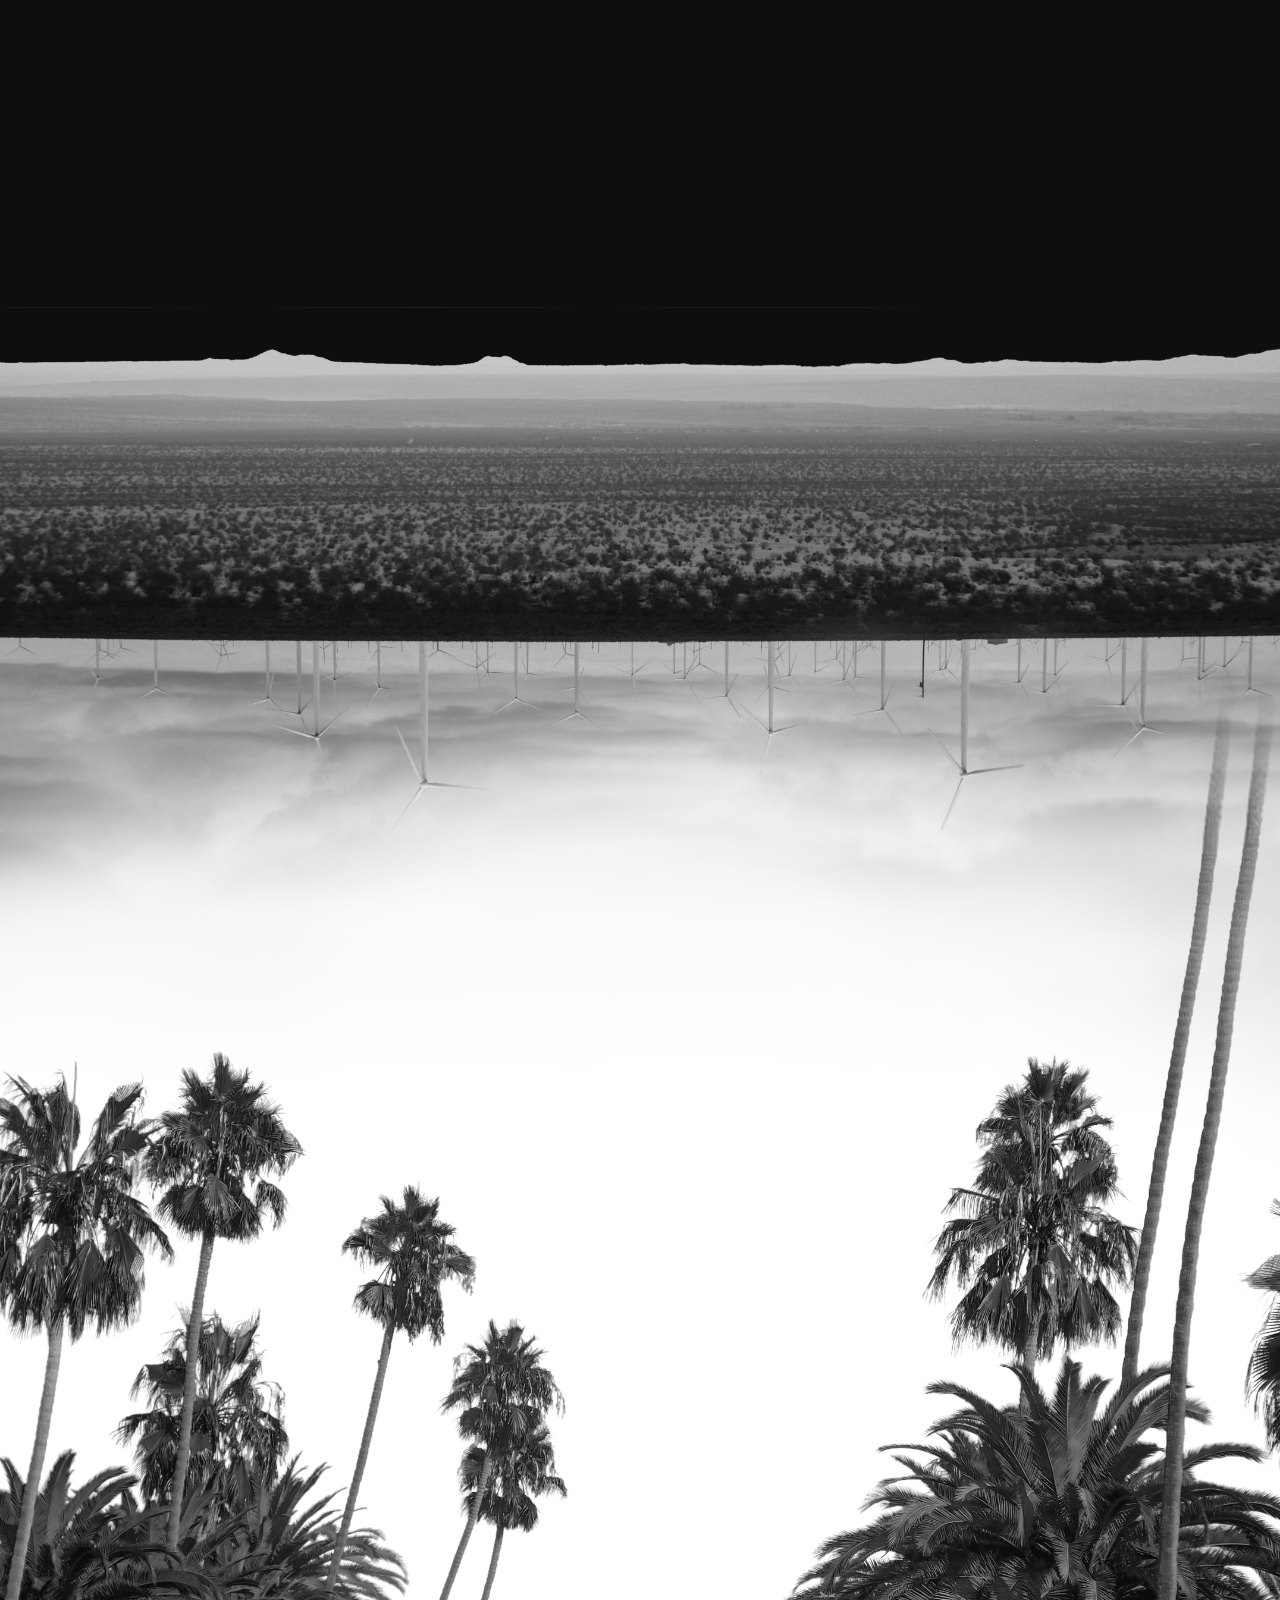
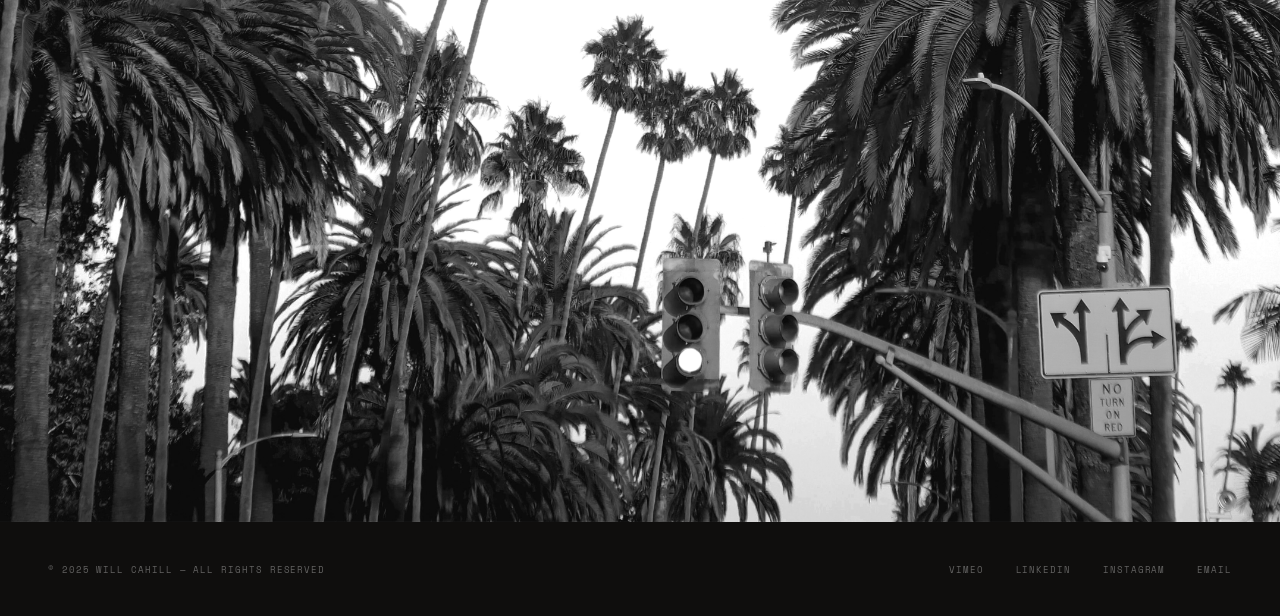
==== commit 77e13897: "adding rates link needs an icon" ====
--- a/index.html
+++ b/index.html
@@ -22,6 +22,7 @@
     <a href="#experience" class="icon-nav-link"><img src="images/icons/Resume1.png" alt="Experience"><span class="icon-nav-label">Resume</span></a>
     <a href="#work" class="icon-nav-link"><img src="images/icons/play2.png" alt="Work"><span class="icon-nav-label">Work</span></a>
     <a href="#about" class="icon-nav-link"><img src="images/icons/About.png" alt="About"><span class="icon-nav-label">About</span></a>
+	<a href="rates.html" class="icon-nav-link"><img src="images/icons/Rates.png" alt="Rates"><span class="icon-nav-label">Rates</span></a>
   </div>
 </div>
 <div id="lead" class="section">
